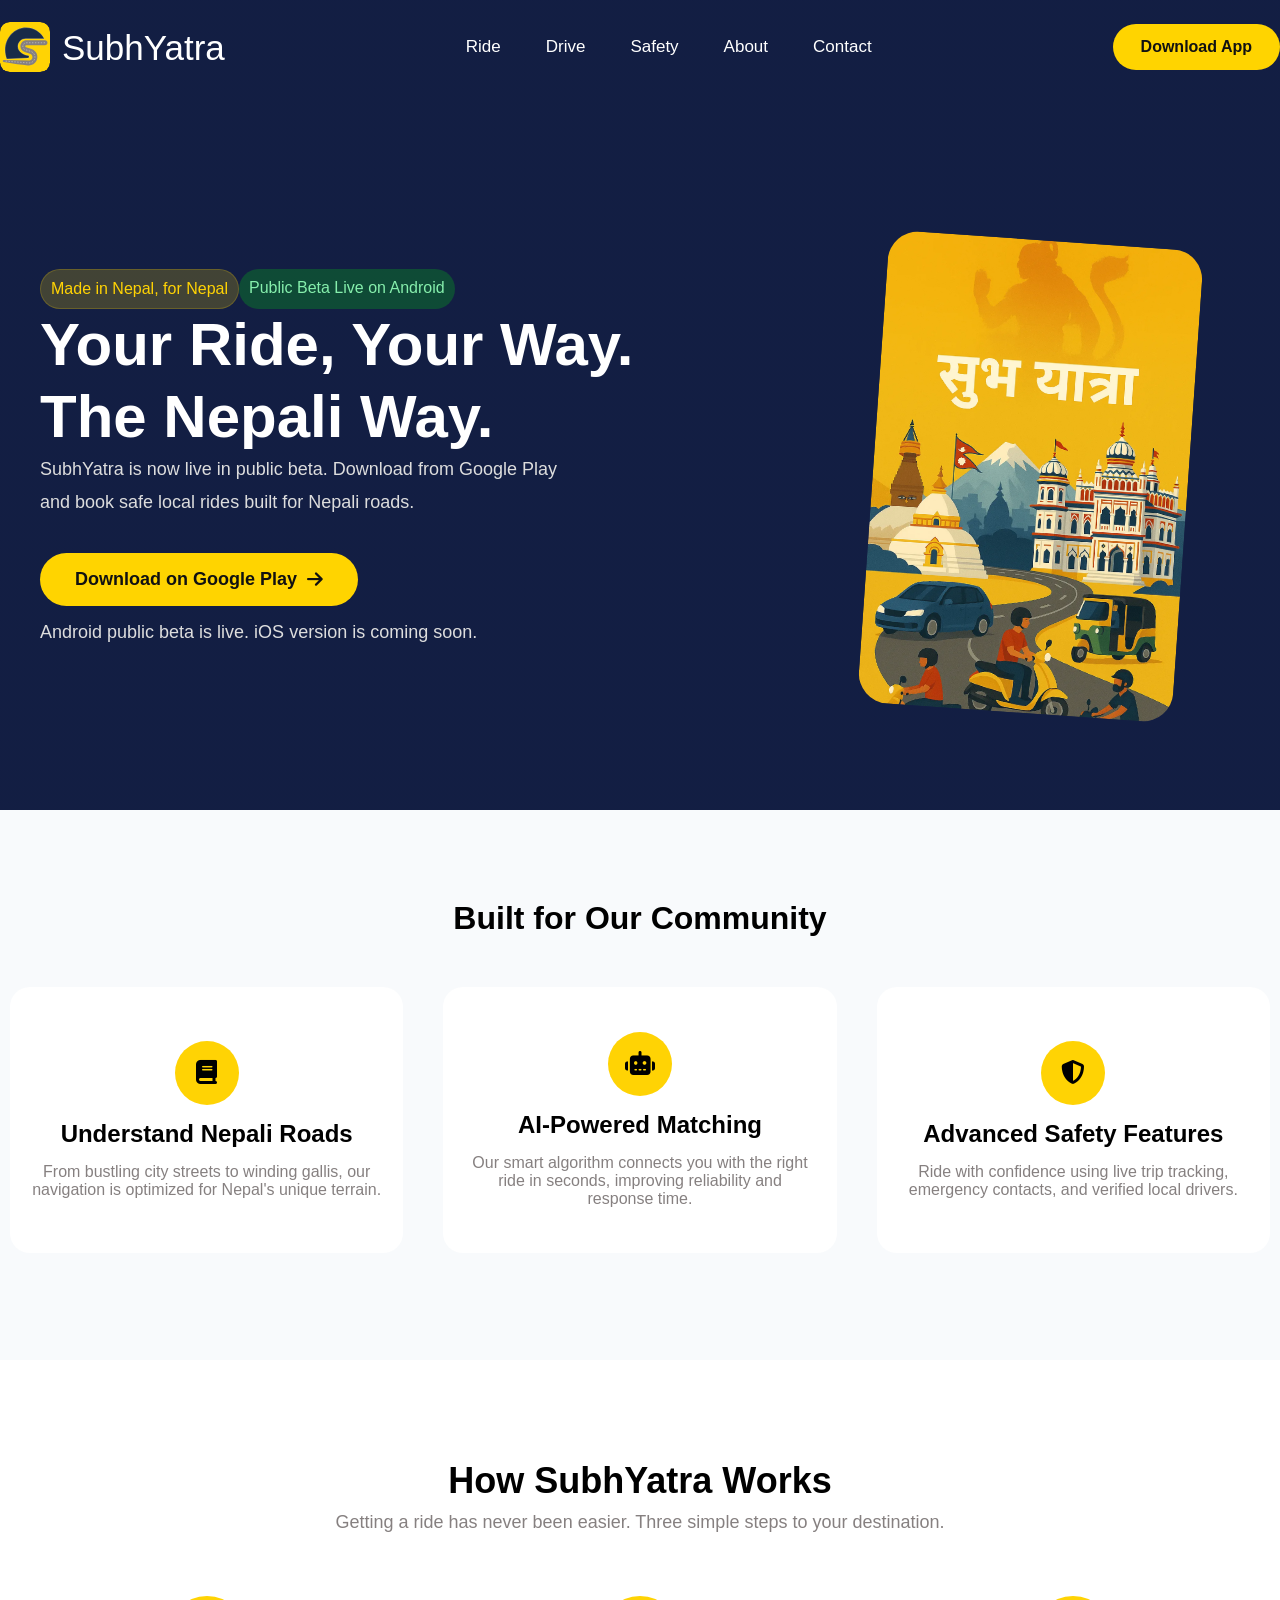
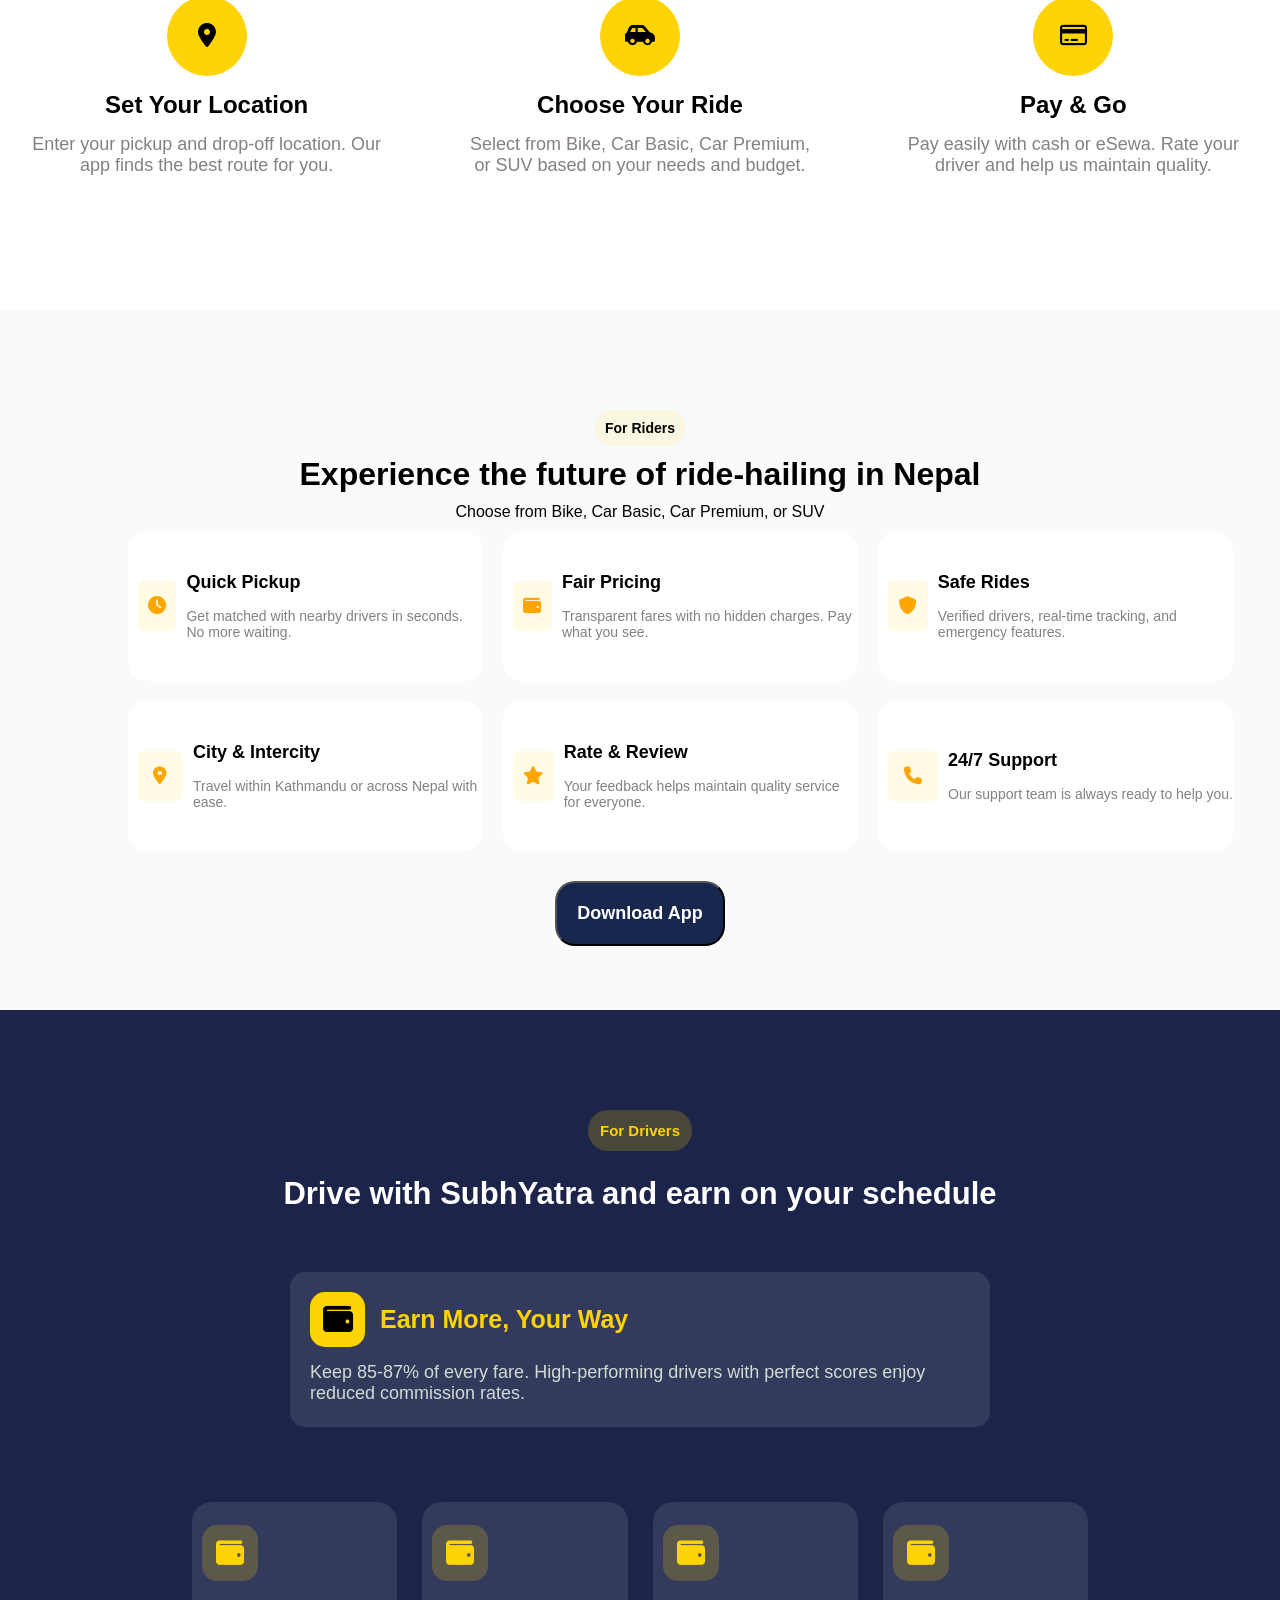
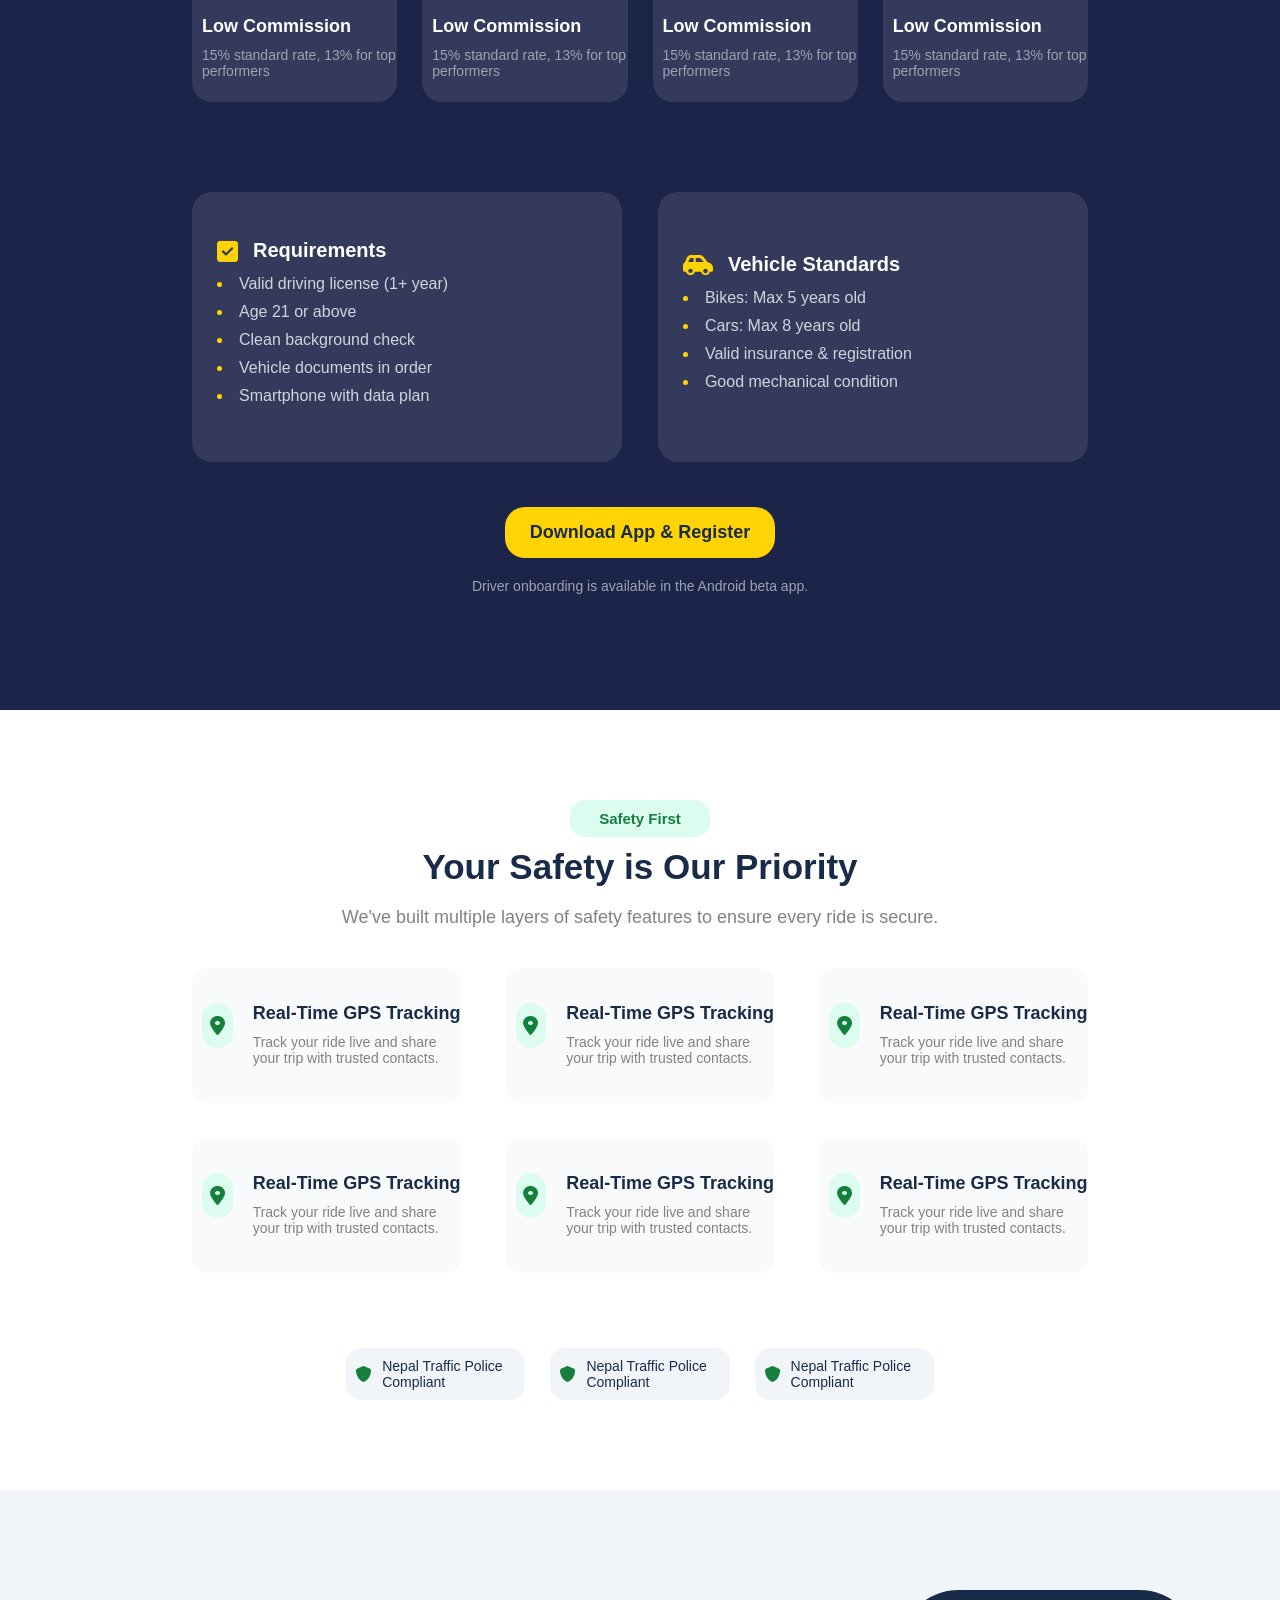
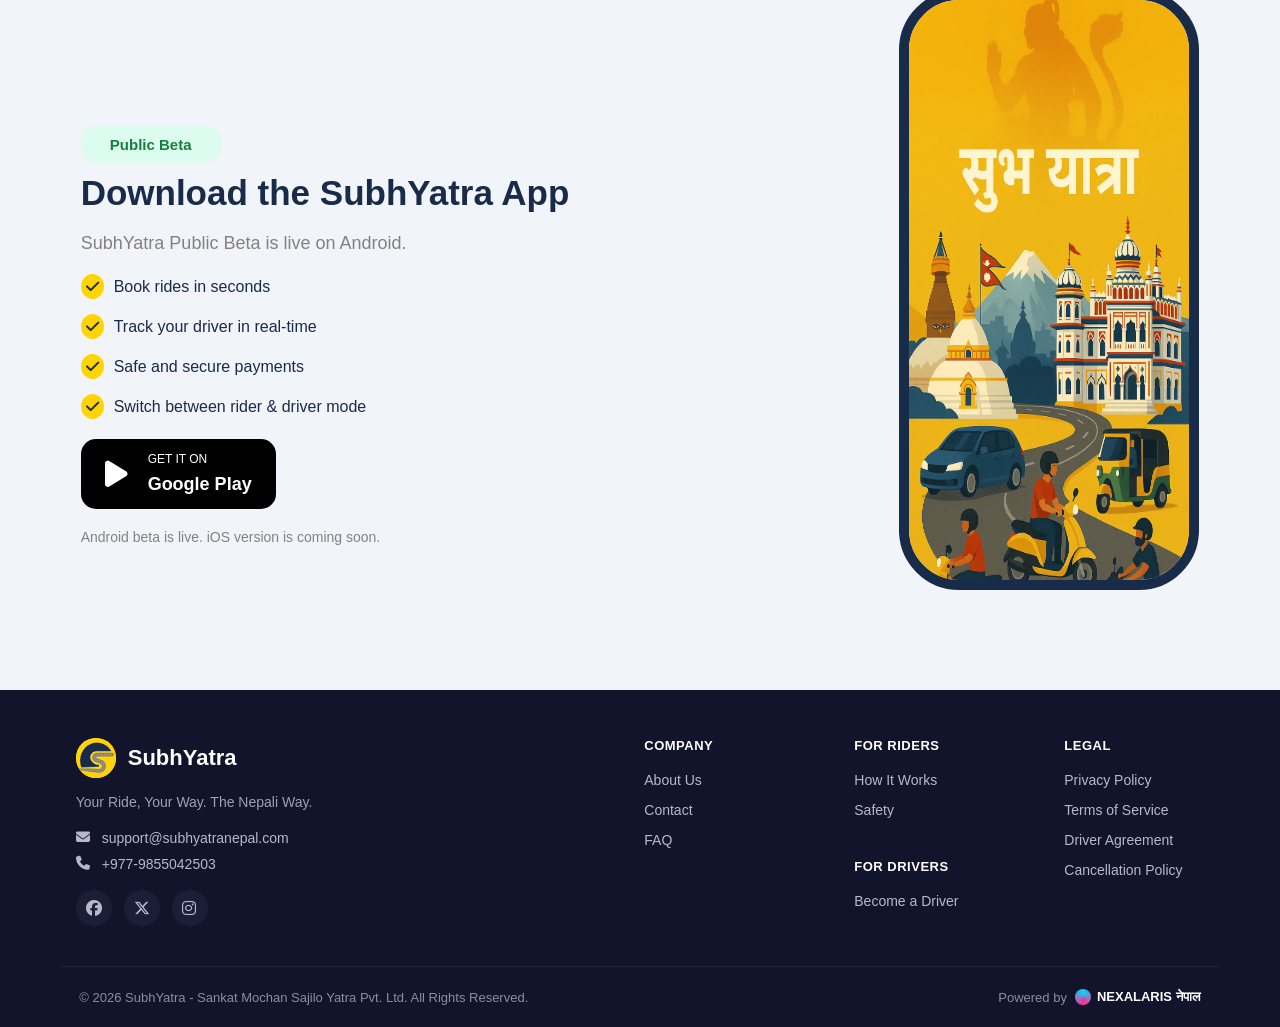
==== index.html @ 320c3552 "drive almost addded" ====
<!doctype html>
<html lang="en">

<head>
  <meta charset="UTF-8" />
  <meta name="viewport" content="width=device-width, initial-scale=1.0" />
  <title>subhyatra</title>
  <link rel="stylesheet" href="css/style.css" />
  <link rel="stylesheet" href="https://cdnjs.cloudflare.com/ajax/libs/font-awesome/6.7.2/css/all.min.css" />
</head>

<body>
  <div class="main">
    <header>
      <div class="navbar">
        <!-- Logo -->
        <div class="logo">
          <a href="index.html">
            <img src="Images/logo.svg" alt="logo" />
          </a>
          <a href="index.html">SubhYatra</a>
        </div>
        <!-- Navigation -->
        <ul class="nav-links">
          <li><a href="pages/ride.html">Ride</a></li>
          <li><a href="pages/drive.html">Drive</a></li>
          <li><a href="#">Safety</a></li>
          <li><a href="#">About</a></li>
          <li><a href="#">Contact</a></li>
        </ul>
        <button class="download-btn">Download App</button>
      </div>
    </header>
    
    <!-- hero section -->
    <section class="hero">
      <!-- Left Content -->
      <div class="hero-content">
        <div class="top-hero">
          <p class="par1">Made in Nepal, for Nepal</p>
          <p class="par2">Public Beta Live on Android</p>
        </div>
        <h1>Your Ride, Your Way.</h1>
        <h1>The Nepali Way.</h1>
        <p class="par">
          SubhYatra is now live in public beta. Download from Google Play
          <br />
          and book safe local rides built for Nepali roads.
        </p>
        <!-- hero button -->
        <button class="hero-btn">
          Download on Google Play
          <i class="fa-solid fa-arrow-right"></i>
        </button>
        <p class="par">
          Android public beta is live. iOS version is coming soon.
        </p>
      </div>
      <!-- Right Image -->
      <div class="hero-image">
        <img src="Images/Hero.webp" alt="image not found" />
      </div>
    </section>
  </div>
  <!-- container1 -->
  <div class="container1">
    <h1>Built for Our Community</h1>
    <div class="boxA-sec box-cont">
      <!-- book -->
      <div class="box box-anim">
        <div class="icon-box">
          <div class="icon">
            <i class="fa-solid fa-book"></i>
          </div>
        </div>
        <h2>Understand Nepali Roads</h2>
        <p class="details">
          From bustling city streets to winding gallis, our navigation is
          optimized for Nepal's unique terrain.
        </p>
      </div>
      <!-- robot -->
      <div class="box box-anim">
        <div class="icon-box">
          <div class="icon">
            <i class="fa-solid fa-robot"></i>
          </div>
        </div>
        <h2>AI-Powered Matching</h2>
        <p class="details">
          Our smart algorithm connects you with the right ride in seconds,
          improving reliability and response time.
        </p>
      </div>
      <!-- safety -->
      <div class="box box-anim">
        <div class="icon-box">
          <div class="icon">
            <i class="fa-solid fa-shield-halved"></i>
          </div>
        </div>
        <h2>Advanced Safety Features</h2>
        <p class="details">
          Ride with confidence using live trip tracking, emergency contacts,
          and verified local drivers.
        </p>
      </div>
    </div>
  </div>
  <!-- Container2 -->
  <div class="container2">
    <h1>How SubhYatra Works</h1>
    <p>
      Getting a ride has never been easier. Three simple steps to your
      destination.
    </p>
    <div class="box-cont">
      <!-- location -->
      <div class="box">
        <div class="icon-box2">
          <div class="icon">
            <i class="fa-solid fa-location-dot"></i>
          </div>
        </div>
        <h2>Set Your Location</h2>
        <p class="details">
          Enter your pickup and drop-off location. Our app finds the best
          route for you.
        </p>
      </div>
      <!-- Ride -->
      <div class="box">
        <div class="icon-box2">
          <div class="icon">
            <i class="fa-solid fa-car-side"></i>
          </div>
        </div>
        <h2>Choose Your Ride</h2>
        <p class="details">
          Select from Bike, Car Basic, Car Premium, or SUV based on your needs
          and budget.
        </p>
      </div>
      <!-- Pay -->
      <div class="box">
        <div class="icon-box2">
          <div class="icon">
            <i class="fa-regular fa-credit-card"></i>
          </div>
        </div>
        <h2>Pay & Go</h2>
        <p class="details">
          Pay easily with cash or eSewa. Rate your driver and help us maintain
          quality.
        </p>
      </div>
    </div>
  </div>
  <!-- container3 -->
  <div class="container3">
    <p class="riders">For Riders</p>
    <h1>Experience the future of ride-hailing in Nepal</h1>
    <p>Choose from Bike, Car Basic, Car Premium, or SUV</p>
    <div class="content3">
      <!-- boxc-1 -->
      <div class="boxc">
        <div class="icon-box3">
          <div class="iconc">
            <i class="fa-solid fa-clock"></i>
          </div>
        </div>
        <div class="details3">
          <h2>Quick Pickup</h2>
          <p class="details">
            Get matched with nearby drivers in seconds. No more waiting.
          </p>
        </div>
      </div>
      <!-- boxc-2 -->
      <div class="boxc">
        <div class="icon-box3">
          <div class="iconc">
            <i class="fa-solid fa-wallet"></i>
          </div>
        </div>
        <div class="details3">
          <h2>Fair Pricing</h2>
          <p class="details">
            Transparent fares with no hidden charges. Pay what you see.
          </p>
        </div>
      </div>
      <!-- boxc-3 -->
      <div class="boxc">
        <div class="icon-box3">
          <div class="iconc">
            <i class="fa-solid fa-shield"></i>
          </div>
        </div>
        <div class="details3">
          <h2>Safe Rides</h2>
          <p class="details">
            Verified drivers, real-time tracking, and emergency features.
          </p>
        </div>
      </div>
      <!-- boxc-4 -->
      <div class="boxc">
        <div class="icon-box3">
          <div class="iconc">
            <i class="fa-solid fa-location-dot"></i>
          </div>
        </div>
        <div class="details3">
          <h2>City & Intercity</h2>
          <p class="details">
            Travel within Kathmandu or across Nepal with ease.
          </p>
        </div>
      </div>
      <!-- boxc-5 -->
      <div class="boxc">
        <div class="icon-box3">
          <div class="iconc">
            <i class="fa-solid fa-star"></i>
          </div>
        </div>
        <div class="details3">
          <h2>Rate & Review</h2>
          <p class="details">
            Your feedback helps maintain quality service for everyone.
          </p>
        </div>
      </div>
      <!-- boxc-6 -->
      <div class="boxc">
        <div class="icon-box3">
          <div class="iconc">
            <i class="fa-solid fa-phone"></i>
          </div>
        </div>
        <div class="details3">
          <h2>24/7 Support</h2>
          <p class="details">Our support team is always ready to help you.</p>
        </div>
      </div>
    </div>
    <button class="cont3-but">Download App</button>
  </div>
  <!-- container4 -->
  <div class="container4">
    <p class="cont4-top">For Drivers</p>
    <h1>Drive with SubhYatra and earn on your schedule</h1>
    <!-- top box -->
    <div class="box-d1">
      <!-- icon and heading in same div -->
      <div class="d1-top">
        <div class="icon-boxd">
          <div class="icon-d">
            <i class="fa-solid fa-wallet"></i>
          </div>
        </div>
        <h2 class="t-heading">Earn More, Your Way</h2>
      </div>
      <p class="d4-details">
        Keep 85-87% of every fare. High-performing drivers with perfect scores
        enjoy reduced commission rates.
      </p>
    </div>
    <!-- middle 4 boxes -->
    <div class="mid-boxes">
      <!-- mbox-1 -->
      <div class="d4-mBox">
        <div class="icon-secm4">
          <i class="fa-solid fa-wallet"></i>
        </div>
        <h1>Low Commission</h1>
        <p>15% standard rate, 13% for top performers</p>
      </div>
      <!-- mbox-2 -->
      <div class="d4-mBox">
        <div class="icon-secm4">
          <i class="fa-solid fa-wallet"></i>
        </div>
        <h1>Low Commission</h1>
        <p>15% standard rate, 13% for top performers</p>
      </div>
      <!-- mbox-3 -->
      <div class="d4-mBox">
        <div class="icon-secm4">
          <i class="fa-solid fa-wallet"></i>
        </div>
        <h1>Low Commission</h1>
        <p>15% standard rate, 13% for top performers</p>
      </div>
      <!-- mbox-4 -->
      <div class="d4-mBox">
        <div class="icon-secm4">
          <i class="fa-solid fa-wallet"></i>
        </div>
        <h1>Low Commission</h1>
        <p>15% standard rate, 13% for top performers</p>
      </div>
    </div>
    <!-- last 2 boxes (PARENT)-->
    <div class="last-boxes">
      <!-- box-1 (CHILD)-->
      <div class="d4-lbox">
        <div class="d4-lbox-top">
          <i class="fa-solid fa-square-check"></i>
          <h2>Requirements</h2>
        </div>
        <!-- list -->
        <div class="lst-list">
          <ul>
            <li>Valid driving license (1+ year)</li>
            <li>Age 21 or above</li>
            <li>Clean background check</li>
            <li>Vehicle documents in order</li>
            <li>Smartphone with data plan</li>
          </ul>
        </div>
      </div>
      <!-- box-2 -->
      <div class="d4-lbox">
        <div class="d4-lbox-top">
          <i class="fa-solid fa-car-side"></i>
          <h2>Vehicle Standards</h2>
        </div>
        <!-- list -->
        <div class="lst-list">
          <ul>
            <li>Bikes: Max 5 years old</li>
            <li>Cars: Max 8 years old</li>
            <li>Valid insurance & registration</li>
            <li>Good mechanical condition</li>
          </ul>
        </div>
      </div>
    </div>
    <button class="d4-button">Download App & Register</button>
    <p class="d4-end">
      Driver onboarding is available in the Android beta app.
    </p>
  </div>
  <!-- container-5 -->
  <div class="d5">
    <p class="d5-top">Safety First</p>
    <p class="d5-heading">Your Safety is Our Priority</p>
    <p class="d5-details">
      We've built multiple layers of safety features to ensure every ride is
      secure.
    </p>
    <!-- first 3 box parent-->
    <div class="d5-boxA">
      <!-- box-1 -->
      <div class="box-d5A">
        <i class="fa-solid fa-location-dot"></i>
        <div class="d5-content">
          <h2>Real-Time GPS Tracking</h2>
          <p>
            Track your ride live and share your trip with trusted contacts.
          </p>
        </div>
      </div>
      <!-- box-2 -->
      <div class="box-d5A">
        <i class="fa-solid fa-location-dot"></i>

        <div class="d5-content">
          <h2>Real-Time GPS Tracking</h2>
          <p>
            Track your ride live and share your trip with trusted contacts.
          </p>
        </div>
      </div>
      <!-- box-3 -->
      <div class="box-d5A">
        <i class="fa-solid fa-location-dot"></i>
        <div class="d5-content">
          <h2>Real-Time GPS Tracking</h2>
          <p>
            Track your ride live and share your trip with trusted contacts.
          </p>
        </div>
      </div>
    </div>
    <!-- next 3 box parent -->
    <div class="d5-boxA">
      <!-- box-1 -->
      <div class="box-d5A">
        <i class="fa-solid fa-location-dot"></i>

        <div class="d5-content">
          <h2>Real-Time GPS Tracking</h2>
          <p>
            Track your ride live and share your trip with trusted contacts.
          </p>
        </div>
      </div>
      <!-- box-2 -->
      <div class="box-d5A">
        <i class="fa-solid fa-location-dot"></i>

        <div class="d5-content">
          <h2>Real-Time GPS Tracking</h2>
          <p>
            Track your ride live and share your trip with trusted contacts.
          </p>
        </div>
      </div>
      <!-- box-3 -->
      <div class="box-d5A">
        <i class="fa-solid fa-location-dot"></i>

        <div class="d5-content">
          <h2>Real-Time GPS Tracking</h2>
          <p>
            Track your ride live and share your trip with trusted contacts.
          </p>
        </div>
      </div>
    </div>
    <!-- d5-end -->
    <div class="d5-end-cont">
      <!-- box-1 -->
      <div class="d5-end">
        <i class="fa-solid fa-shield"></i>
        <p>Nepal Traffic Police Compliant</p>
      </div>
      <!-- box-2 -->
      <div class="d5-end">
        <i class="fa-solid fa-shield"></i>
        <p>Nepal Traffic Police Compliant</p>
      </div>
      <!-- box-3 -->
      <div class="d5-end">
        <i class="fa-solid fa-shield"></i>
        <p>Nepal Traffic Police Compliant</p>
      </div>
    </div>
  </div>
  <!-- container-6 -->
  <div class="cont-6">
    <!-- left side -->
    <div class="D6-lft">
      <p class="d5-top">Public Beta</p>
      <h1 class="d5-heading">Download the SubhYatra App</h1>
      <p class="d5-details">SubhYatra Public Beta is live on Android.</p>
      <!-- lists -->
      <ul class="d6-lists">
        <li><i class="fa-solid fa-check"></i>Book rides in seconds</li>
        <li><i class="fa-solid fa-check"></i>Track your driver in real-time</li>
        <li><i class="fa-solid fa-check"></i>Safe and secure payments</li>
        <li><i class="fa-solid fa-check"></i>Switch between rider & driver mode</li>
      </ul>
      <!-- d6-button -->
      <div class="d6-btn">
        <i class="fa-solid fa-play"></i>
        <div class="btn-details">
          <p class="btn-up">GET IT ON</p>
          <p class="btn-dn">Google Play</p>
        </div>
      </div>
      <p class="lft-end">
        Android beta is live. iOS version is coming soon.
      </p>
    </div>
    <!-- right side -->
    <img class="d6-img" src="Images/Hero.webp" alt="image not found">
  </div>
  <!-- footer -->
  <footer class="footer">
    <div class="footer-top">
      <!-- Brand -->
      <div class="cnt-1">
        <div class="brand-logo">
          <img src="Images/logo.svg" alt="img not found">
          <span class="brand-name">SubhYatra</span>
        </div>
        <p class="tagline">Your Ride, Your Way. The Nepali Way.</p>

        <div class="contact-item">
          <i class="fa-solid fa-envelope"></i>
          <span>support@subhyatranepal.com</span>
        </div>
        <div class="contact-item">
          <i class="fa-solid fa-phone"></i>
          <span>+977-9855042503</span>
        </div>

        <div class="social-icons">
          <a href="#" aria-label="Facebook">
            <i class="fa-brands fa-facebook"></i>
          </a>
          <a href="#" aria-label="Twitter">
            <i class="fa-brands fa-x-twitter"></i>
          </a>
          <a href="#" aria-label="Instagram">
            <i class="fa-brands fa-instagram"></i>
          </a>
        </div>
      </div>

      <!-- Link columns -->
      <div class="links-wrapper">
        <div class="link-column">
          <h4>COMPANY</h4>
          <ul>
            <li><a href="#">About Us</a></li>
            <li><a href="#">Contact</a></li>
            <li><a href="#">FAQ</a></li>
          </ul>
        </div>

        <div class="link-group">
          <div class="link-column">
            <h4>FOR RIDERS</h4>
            <ul>
              <li><a href="#">How It Works</a></li>
              <li><a href="#">Safety</a></li>
            </ul>
          </div>
          <div class="link-column">
            <h4>FOR DRIVERS</h4>
            <ul>
              <li><a href="#">Become a Driver</a></li>
            </ul>
          </div>
        </div>

        <div class="link-column">
          <h4>LEGAL</h4>
          <ul>
            <li><a href="#">Privacy Policy</a></li>
            <li><a href="#">Terms of Service</a></li>
            <li><a href="#">Driver Agreement</a></li>
            <li><a href="#">Cancellation Policy</a></li>
          </ul>
        </div>
      </div>
    </div>

    <div class="footer-bottom">
      <span>© 2026 SubhYatra - Sankat Mochan Sajilo Yatra Pvt. Ltd. All Rights Reserved.</span>
      <div class="powered-by">
        <span>Powered by</span>
        <span class="brand-mark"><span class="dot"></span> NEXALARIS नेपाल</span>
      </div>
    </div>
  </footer>


</body>

</html>
---- css/style.css ----
* {
  margin: 0;
  padding: 0;
  box-sizing: border-box;
  font-family: "Poppins", sans-serif;
}

/* HEADER */

header {
  width: 100%;
  display: flex;
  justify-content: center;
}

.navbar {
  width: 100%;
  max-width: 1300px;
  margin: auto;
  padding: 22px 0;
  display: flex;
  justify-content: space-between;
  align-items: center;
 
   
}

/* LOGO */

.logo {
  display: flex;
  align-items: center;
  gap: 12px;
}

.logo img {
  width: 50px;
  height: 50px;
  display: block;
}

.logo a {
  margin: 0;
  font-size: 35px;
  color: #fff;
  line-height: 1;
  text-decoration: none;
}

/* NAVIGATION */

.nav-links {
  display: flex;
  list-style: none;
  gap: 45px;
}

.nav-links a {
  color: #fff;
  text-decoration: none;
  font-size: 17px;
  font-weight: 500;
  position: relative;
}

.nav-links a:hover {
  color: #ffd400;
}

.download-btn {
  padding: 14px 28px;
  border: none;
  outline: none;
  background: #ffd400;
  color: #111;
  font-size: 16px;
  font-weight: 600;
  border-radius: 35px;
  cursor: pointer;
}

.download-btn:hover {
  background: white;
}

body {
  height: 100vh;
}

.main {
  height: 90%;
  background: #18274d;
  /* Background Image */
  background-image:
    linear-gradient(rgba(18, 29, 66, 0.9), rgba(18, 29, 66, 0.9)),
    url("Images/hero-image.webp");

  background-size: cover;
  background-position: center;
  background-repeat: no-repeat;
}


/* Hero section */
.hero {
  max-width: 1200px;
  min-height: 85vh;
  margin: auto;
  display: flex;
  justify-content: space-between;
  align-items: center;
  gap: 60px;
}

.top-hero {
  display: flex;
  gap: 0;
}

.top-hero p {
  padding: 10px;
  border-radius: 40px;
}

.par1 {
  color: #ffd304;
  background-color: rgba(255, 212, 0, 0.2);
  border: 1px solid rgba(255, 212, 0, 0.2);
}

.par2 {
  color: #86efac;
  background-color: rgba(0, 255, 0, 0.2);
  border: rgba(0, 255, 0, 0.2);
}

/* LEFT */

.hero-content h1 {
  font-size: 60px;
  color: #fff;
  line-height: 1.2;
  font-weight: 700;
}

.par {
  color: #ddd;
  font-size: 18px;
  line-height: 1.8;
  max-width: 520px;
  margin-bottom: 35px;
}

/* BUTTON */

.hero-btn {
  display: flex;
  align-items: center;
  gap: 10px;
  padding: 16px 35px;
  border: none;
  margin-bottom: 10px;
  border-radius: 8px;
  background: #ffd400;
  font-size: 18px;
  font-weight: 600;
  color: #111;
  border-radius: 40px;
  cursor: pointer;
}

.hero-btn:hover {
  background: white;
}

/* RIGHT */

.hero-image {
  display: flex;
  justify-content: center;
}

.hero-image img {
  width: 420px;
  max-width: 75%;
  border-radius: 30px;
  transform: rotate(4deg);
}

/* container1 */
.container1 {
  width: 100%;
  height: 550px;
  background-color: #f8fafc;
  margin: auto;
  display: flex;
  flex-direction: column;
  align-items: center;
  gap: 40px;
}

.container1 h1 {
  margin-top: 90px;
}

.box-cont {
  width: 100%;
  display: flex;
  justify-content: center;
  gap: 20px;
}

.box {
  width: 400px;
  height: 266px;
  margin: 10px;
  border-radius: 20px;
  background-color: #fff;
  display: flex;
  flex-direction: column;
  justify-content: center;
  align-items: center;
  text-align: center;
  padding: 20px;
  gap: 15px;
}

.icon-box {
  width: 64px;
  height: 64px;
  background-color: #ffd304;
  border-radius: 50%;
  display: flex;
  justify-content: center;
  align-items: center;
}

.icon {
  font-size: 24px;
}

.box h1 {
  font-size: 20px;
}

.details {
  color: #868080;
  font-size: 16px;
}

.box-anim {
  transition:
    transform 0.35s ease,
    box-shadow 0.35s ease;
}

.box-anim:hover {
  transform: translateY(-10px);
  box-shadow: 0 15px 35px rgba(0, 0, 0, 0.15);
}

/* container2 */
.container2 {
  width: 100%;
  height: 550px;
  background-color: #fff;
  margin: auto;
  display: flex;
  flex-direction: column;
  align-items: center;
  gap: 10px;
}

.icon-box2 {
  width: 80px;
  height: 80px;
  background-color: #ffd304;
  border-radius: 50%;
  display: flex;
  justify-content: center;
  align-items: center;
}

.container2 h1 {
  font-size: 36px;
  margin-top: 100px;
}

.container2 p {
  font-size: 18px;
  color: #868080;
}

/* container3 */
.container3 {
  background-color: #f8fafc;
  height: 700px;
  width: 100%;
  margin: auto;
  display: flex;
  flex-direction: column;
  align-items: center;
  gap: 10px;
}

.riders {
  margin-top: 100px;
  background-color: #ffd3041a;
  border-radius: 15px;
  padding: 10px;
  font-size: 14px;
  font-weight: bold;
}

.content3 {
  width: 80%;

  display: grid;
  grid-template-columns: repeat(3, 1fr);
  gap: 20px;
  justify-items: center;
  align-items: center;
}

.boxc {
  width: 355px;
  height: 150px;

  background-color: #fff;
  border-radius: 20px;
  display: flex;
  justify-content: center;
  align-items: center;
}

.icon-box3 {
  width: 50px;
  height: 50px;
  background-color: #ffd3041a;
  display: flex;
  justify-content: center;
  align-items: center;
  border-radius: 5px;
  margin: 10px;
}

.iconc {
  font-size: 18px;
  color: orange;
}

.boxc h2 {
  font-size: 18px;
}

.boxc p {
  font-size: 14px;
}

.details3 {
  display: flex;
  flex-direction: column;
  gap: 15px;
}

.cont3-but {
  background-color: #18274d;
  color: #fff;
  padding: 20px;
  font-size: 18px;
  font-weight: bold;
  border-radius: 20px;
  margin: 20px;
}

/* container4 */
.container4 {
  height: 1300px;
  background-color: rgb(28, 36, 73);
  display: flex;
  align-items: center;
  flex-direction: column;
}

/* for drivers */
.cont4-top {
  font-size: 15px;
  font-weight: bold;
  color: #ffd304;
  background-color: #ffd30433;
  padding: 12px;
  border-radius: 20px;
  margin-top: 100px;
  display: flex;
  align-items: center;
}

.container4 h1 {
  font-size: 31px;
  color: #ffffff;
  margin-top: 25px;
}

/* box-1 */
.box-d1 {
  width: 700px;
  height: 155px;
  margin-top: 60px;
  color: white;
  border-radius: 15px;
  background-color: rgb(51, 58, 92);
  background-image: none;
}

.d1-top {
  display: flex;
  align-items: center;
  gap: 15px;
  margin-left: 20px;
  margin-top: 20px;
}

.icon-boxd {
  width: 55px;
  height: 55px;
  background-color: #ffd304;
  display: flex;
  justify-content: center;
  align-items: center;
  border-radius: 15px;
}

.icon-d {
  font-size: 30px;
  color: black;
}

.d4-details {
  margin-top: 15px;
  margin-left: 20px;
  color: #d1dbd5;
  font-size: 18px;
}

.t-heading {
  color: #ffd304;
  font-size: 25px;
}

/* container-4 middle boxes */
.mid-boxes {
  width: 70%;
  height: 250px;
  display: flex;
  justify-content: center;
  margin-top: 50px;
  gap: 25px;
  align-items: center;
}

.d4-mBox {
  /* width: 200px; */
  flex: 1;
  height: 200px;
  border-radius: 20px;
  background-color: rgb(51, 58, 92);
  display: flex;
  flex-direction: column;
  gap: 10px;
  justify-content: center;
}

.icon-secm4 {
  height: 56px;
  width: 56px;
  background-color: #ffd30433;
  border-radius: 15px;
  display: flex;
  justify-content: center;
  align-items: center;
  margin-left: 10px;
}

.icon-secm4 i {
  font-size: 28px;
  color: #ffd304;
}

.d4-mBox h1 {
  font-size: 18px;
  margin-left: 10px;
}

.d4-mBox p {
  font-size: 14px;
  color: #9ca3af;
  margin-left: 10px;
}

/* last boxes */
.last-boxes {
  width: 70%;
  height: 300px;
  margin-top: 50px;
  display: flex;
  align-items: center;
  gap: 4%;
}

.d4-lbox {
  width: 48%;
  background-color: rgb(51, 58, 92);
  border-radius: 20px;
  height: 90%;
  display: flex;
  flex-direction: column;
  justify-content: center;
}

.d4-lbox-top {
  display: flex;
  gap: 15px;
  margin-left: 25px;
  margin-bottom: 8px;
}

.d4-lbox-top i {
  font-size: 24px;
  color: #ffd304;
}

.d4-lbox-top h2 {
  color: #fff;
  font-size: 20px;
  margin-bottom: 5px;
}

.lst-list ul {
  list-style-type: disc;
  list-style-position: inside;
  color: #ffd304;
}

.lst-list li {
  color: #d1d5db;
  font-size: 16px;
  padding-bottom: 10px;
  padding-left: 25px;
}

.lst-list li::marker {
  color: #ffd304;
  font-size: 16px;
}

.d4-button {
  margin-top: 30px;
  background-color: #ffd304;
  color: #182b48;
  font-size: 18px;
  font-weight: bold;
  padding: 15px 25px;
  border-radius: 20px;
  border: none;
}

.d4-end {
  margin-top: 20px;
  color: #9ca3af;
  font-size: 14px;
}

/* container-5 */
.d5 {
  height: 780px;
  display: flex;
  align-items: center;
  flex-direction: column;
}

.d5-top {
  margin-top: 90px;
  font-size: 15px;
  font-weight: bold;
  width: 140px;
  color: #15803d;
  background-color: #dcfcef;
  padding: 10px 15px;
  border-radius: 15px;
  display: flex;
  justify-content: center;
  align-items: center;
}

.d5-heading {
  font-size: 35px;
  font-weight: bold;
  color: #182b48;
  margin-top: 10px;
}

.d5-details {
  color: #868080;
  font-size: 18px;
  margin: 20px 0;
}

/* container-A */
.d5-boxA {
  width: 70%;
  height: 150px;
  margin-top: 20px;
  display: flex;
  gap: 5%;
}

/* box-1 */
.box-d5A {
  background-color: #f8fafc;
  color: #182b48;
  height: 90%;
  width: 30%;
  display: flex;
  gap: 20px;
  border-radius: 15px;
}

/* icon */
.box-d5A i {
  height: 45px;
  width: 55px;
  font-size: 20px;
  color: #15803d;
  background-color: #dcfcef;
  border-radius: 15px;
  display: flex;
  justify-content: center;
  align-items: center;
  margin-top: 35px;
  margin-left: 10px;
}

.d5-content {
  height: 80%;
  margin-top: 35px;
}

.d5-content h2 {
  font-size: 18px;
  margin-bottom: 10px;
}

.d5-content p {
  color: #868080;
  font-size: 14px;
}

.box-d5A {
  transition:
    transform 0.35s ease,
    box-shadow 0.35s ease;
}

.box-d5A:hover {
  box-shadow: 0 10px 10px rgba(0, 0, 0, 0.15);
}

/* D5 ending */
.d5-end-cont {
  margin-top: 60px;
  width: 70%;
  display: flex;
  align-items: center;
  justify-content: center;
  gap: 25px;
}

/* D5 end box */
.d5-end {
  width: 20%;
  background-color: #f1f5f9;
  padding: 10px;
  display: flex;
  justify-content: center;
  align-items: center;
  gap: 10px;
  border-radius: 15px;
}

.d5-end i {
  color: #15803d;
  font-size: 16px;
}

.d5-end p {
  font-size: 14px;
  color: #182b48;
}

/* container-6 */
.cont-6 {
  height: 800px;
  background-color: #f1f5f9;
  display: flex;
  align-items: center;
  justify-content: center;
  gap: 330px;

}

.D6-lft {
  display: flex;
  flex-direction: column;
}

.d6-lists {
  list-style: none;
  font-size: 16px;
  color: #182b48;
  padding: 0;
  display: flex;
  flex-direction: column;
  gap: 15px;
}

.d6-lists i {
  font-size: 15px;
  font-weight: 600;
  background-color: #ffd304;
  padding: 5px;
  border-radius: 50%;
  margin-right: 10px;

}

/* d6-button */
.d6-btn {
  width: 195px;
  height: 70px;
  background-color: #000000;
  color: #ffffff;
  display: flex;
  justify-content: center;
  align-items: center;
  gap: 20px;
  border-radius: 15px;
  margin: 20px 0;
}

.d6-btn i {
  font-size: 30px;
}

.btn-up {
  font-size: 12px;
  margin-bottom: 8px;
}

.btn-dn {
  font-size: 18px;
  font-weight: bold;
}

.lft-end {
  font-size: 14px;
  color: #868080;
}

/* d6-img */

.d6-img {
  width: 300px;
  height: 600px;
  border-radius: 60px;
  border: 10px solid #182b48;
}

/* footer */
.footer {
  background-color: #12142b;
  color: #b7b9c9;
  padding: 48px 60px 0;

}

.footer-top {
  display: flex;
  justify-content: center;
  gap: 32px;
  padding-bottom: 40px;
  margin: auto;
}

/* Brand column */
.cnt-1 {
  max-width: 320px;
  margin-right: 300px;

}

.brand-logo {
  display: flex;
  align-items: center;
  gap: 12px;
  margin-bottom: 16px;
}

.brand-logo img {
  width: 40px;
  height: 40px;
  border-radius: 50%;
  background-color: #f5c518;
  display: flex;
  align-items: center;
  justify-content: center;
  font-weight: 700;
  font-size: 20px;
  color: #12142b;

}

.brand-name {
  font-size: 22px;
  font-weight: 700;
  color: #ffffff;
}

.tagline {
  font-size: 14px;
  color: #9ca3af;
  margin-bottom: 20px;
}

.contact-item {
  display: flex;
  align-items: center;
  gap: 10px;
  font-size: 14px;
  color: #b7b9c9;
  margin-bottom: 10px;
}

.contact-item i {
  width: 16px;
  height: 16px;
}

.social-icons {
  display: flex;
  gap: 12px;
  margin-top: 18px;
}

.social-icons a {
  width: 36px;
  height: 36px;
  border-radius: 50%;
  background-color: #1c1e38;
  display: flex;
  align-items: center;
  justify-content: center;
  color: #b7b9c9;
  text-decoration: none;
  transition: background-color 0.2s ease;
}

.social-icons a:hover {
  background-color: #2a2d54;
}

.social-icons i {
  width: 16px;
  height: 16px;
}

/* Link columns */
.link-column {
  min-width: 140px;
}

.link-column+.link-column {
  margin-top: 0;
}

.link-column h4 {
  font-size: 13px;
  letter-spacing: 0.5px;
  color: #ffffff;
  margin-bottom: 18px;
  font-weight: 700;
}

.link-column ul {
  list-style: none;
}

.link-column li {
  margin-bottom: 12px;
}

.link-column a {
  color: #b7b9c9;
  font-size: 14px;
  text-decoration: none;
}

.link-column a:hover {
  color: #f5c518;
}

.link-group {
  display: flex;
  flex-direction: column;
  gap: 28px;
}

.links-wrapper {
  display: flex;
  gap: 70px;
  flex-wrap: wrap;
}

/* Bottom bar */
.footer-bottom {
  border-top: 1px solid #23253f;
  padding: 22px 0;
  display: flex;
  justify-content: center;
  align-items: center;
  flex-wrap: wrap;
  gap: 470px;
  font-size: 13px;
  color: #8b8da3;
}

.powered-by {
  display: flex;
  align-items: center;
  gap: 8px;
}

.powered-by .brand-mark {
  display: flex;
  align-items: center;
  gap: 6px;
  color: #ffffff;
  font-weight: 600;
}

.powered-by .brand-mark .dot {
  width: 16px;
  height: 16px;
  border-radius: 50%;
  background: conic-gradient(#00d4ff, #ff2d95, #00d4ff);
}
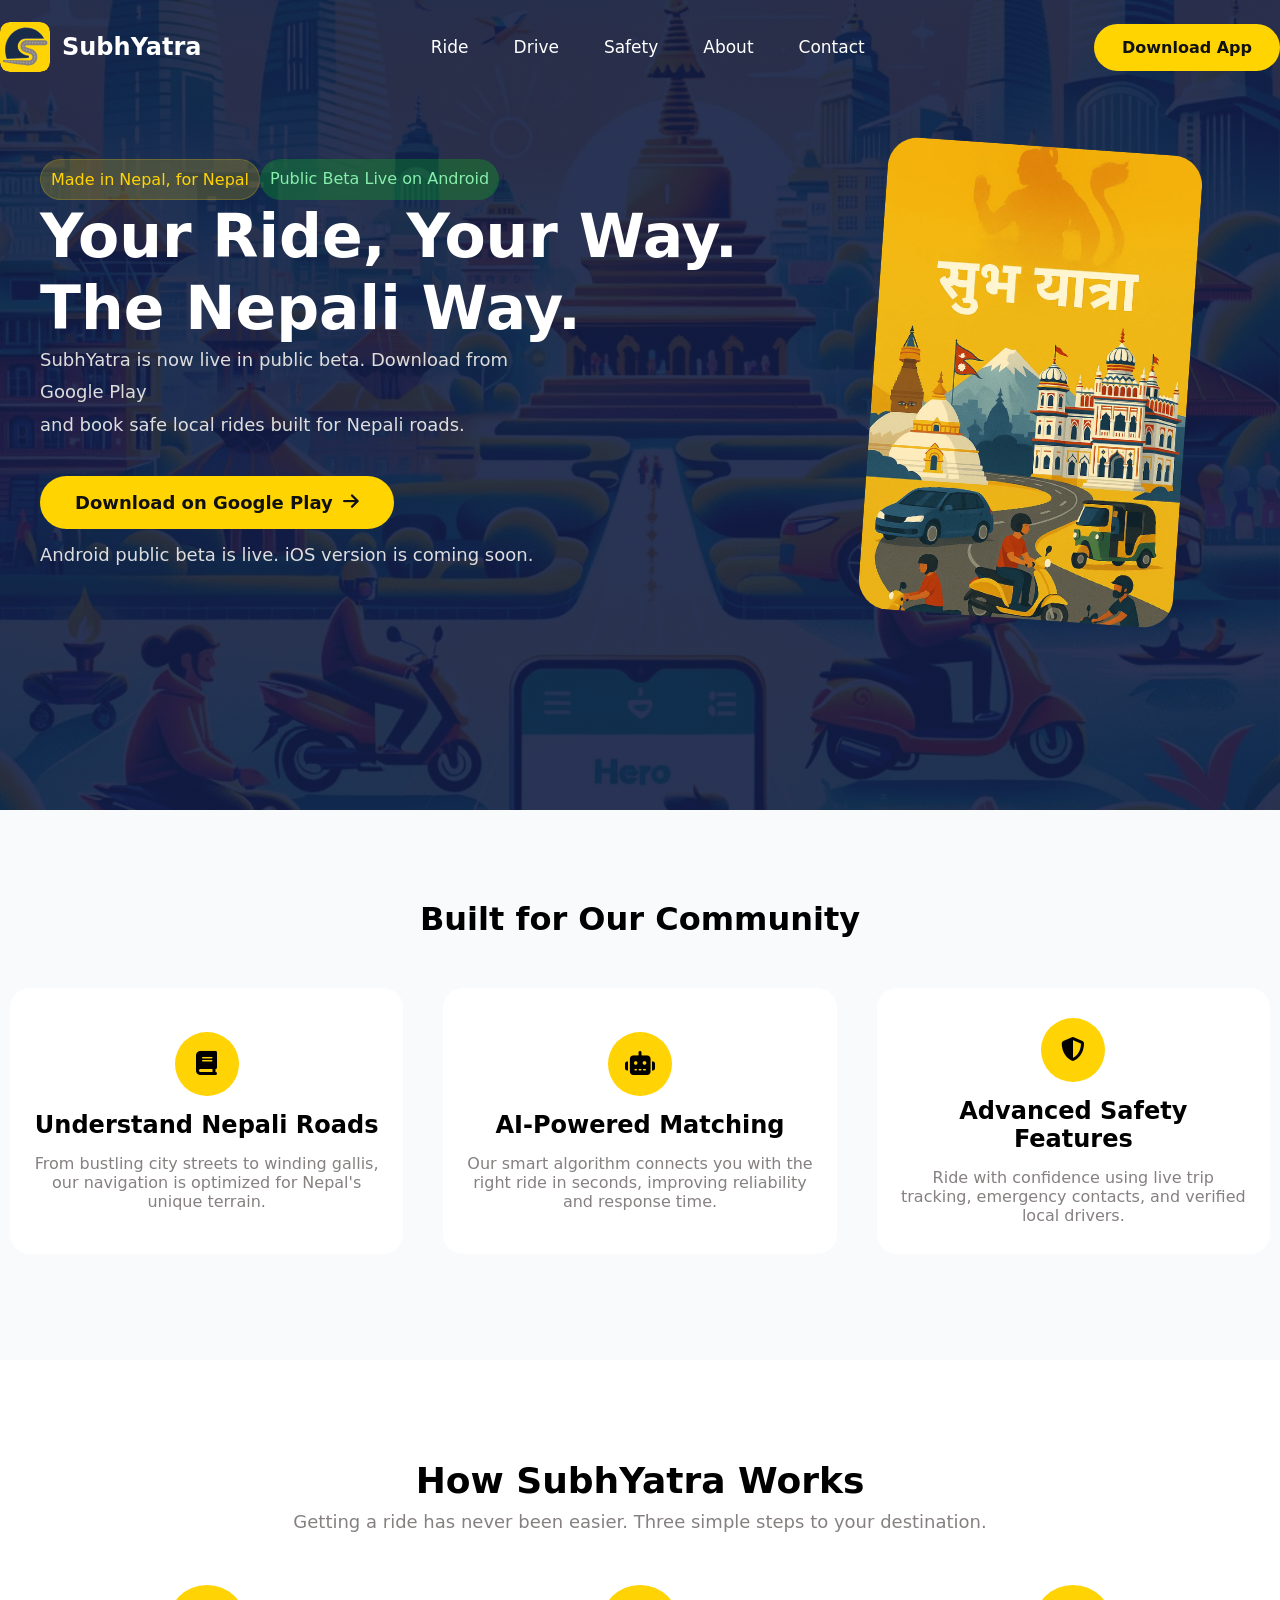
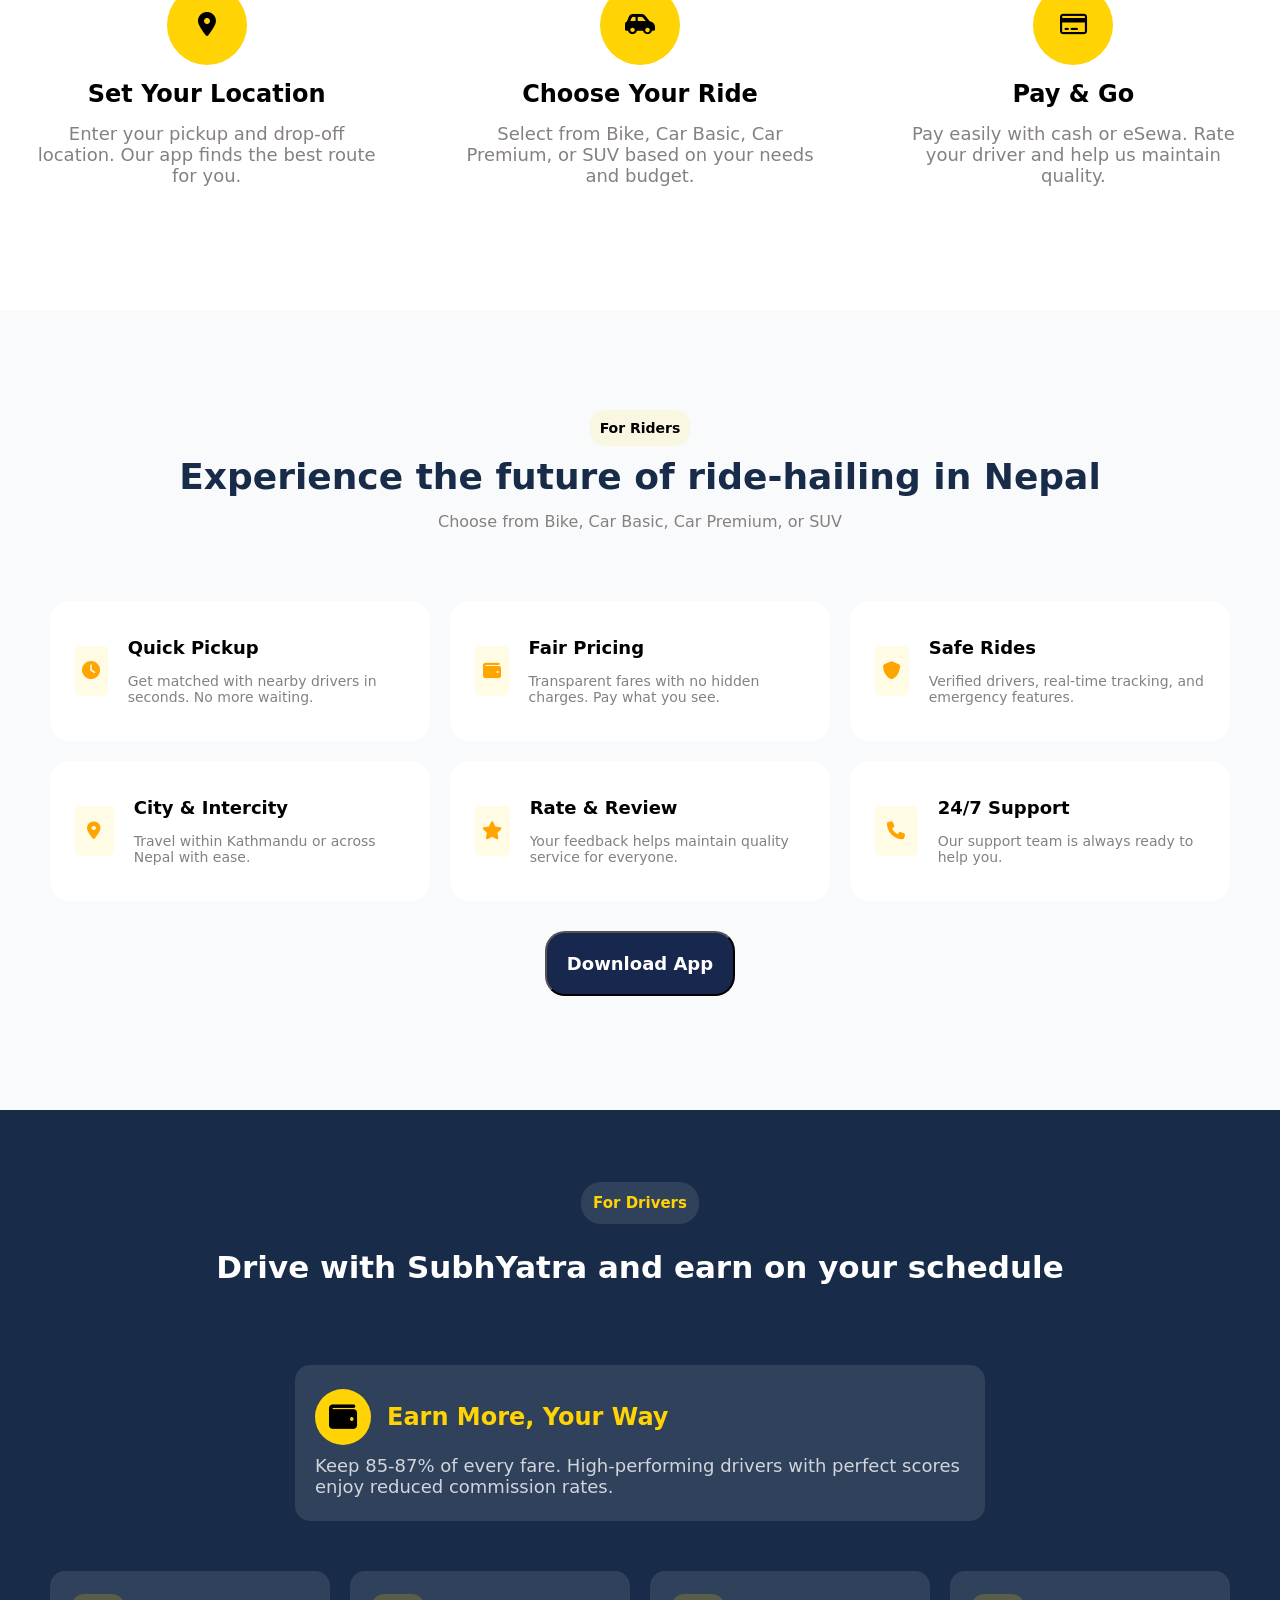
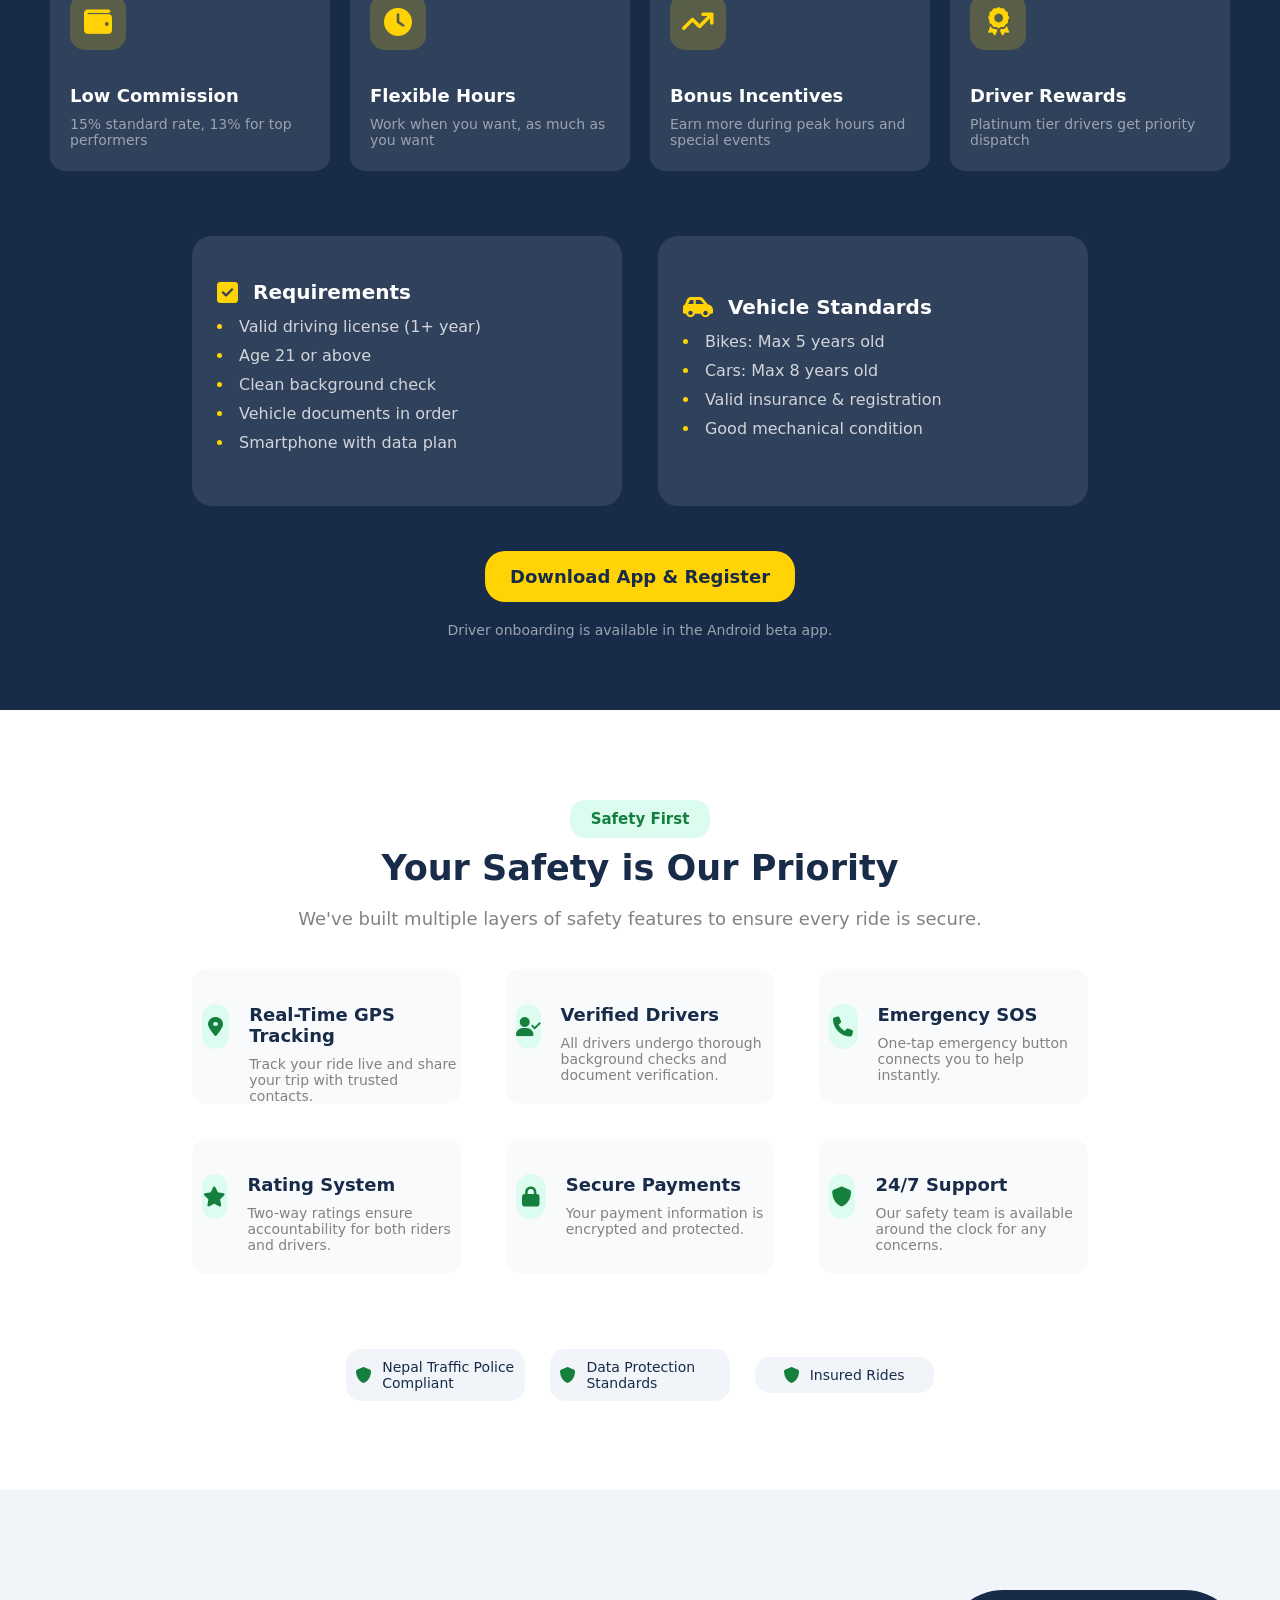
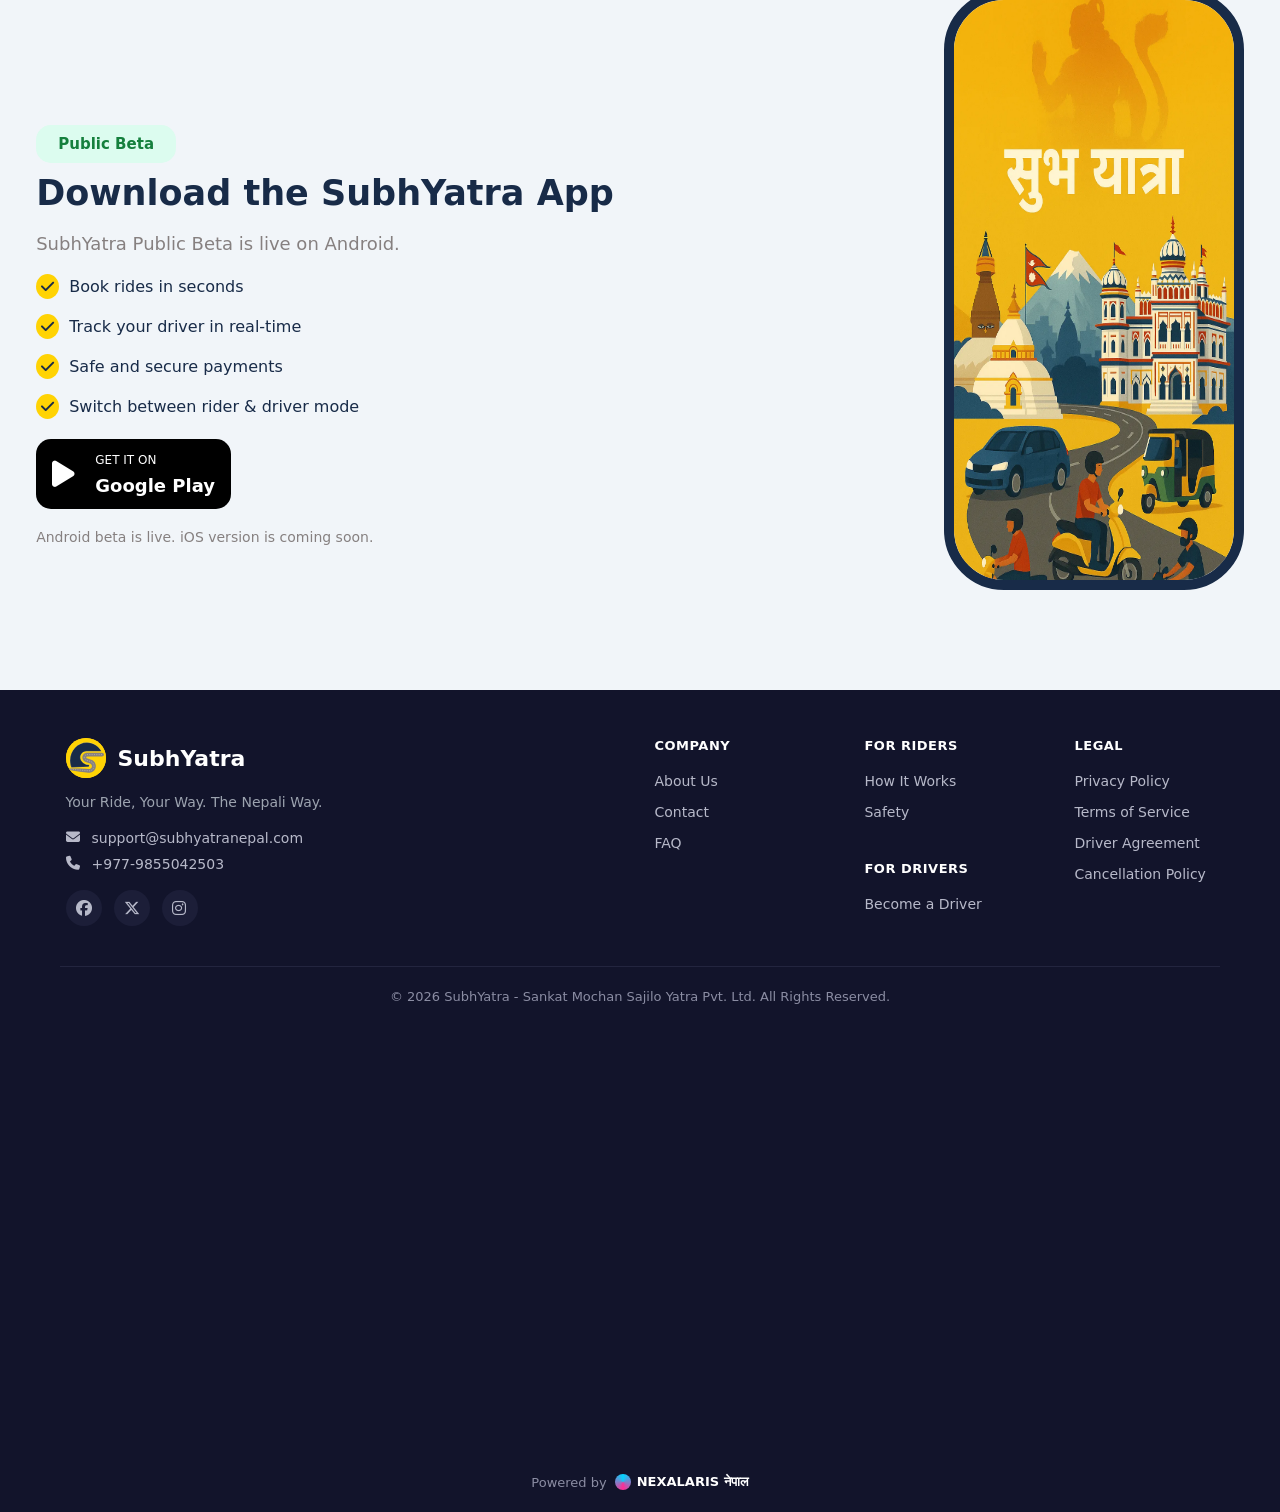
==== commit 1dfd8ed7: "subhyatra clone completed" ====
--- a/index.html
+++ b/index.html
@@ -15,23 +15,23 @@
       <div class="navbar">
         <!-- Logo -->
         <div class="logo">
-          <a href="index.html">
+          <a href="/index.html">
             <img src="Images/logo.svg" alt="logo" />
           </a>
-          <a href="index.html">SubhYatra</a>
+          <a class="lname" href="/index.html">SubhYatra</a>
         </div>
         <!-- Navigation -->
         <ul class="nav-links">
-          <li><a href="pages/ride.html">Ride</a></li>
-          <li><a href="pages/drive.html">Drive</a></li>
-          <li><a href="#">Safety</a></li>
-          <li><a href="#">About</a></li>
-          <li><a href="#">Contact</a></li>
+          <li><a href="/pages/ride.html">Ride</a></li>
+          <li><a href="/pages/drive.html">Drive</a></li>
+          <li><a href="/pages/safety.html">Safety</a></li>
+          <li><a href="/pages/about.html">About</a></li>
+          <li><a href="/pages/contact.html">Contact</a></li>
         </ul>
         <button class="download-btn">Download App</button>
       </div>
     </header>
-    
+
     <!-- hero section -->
     <section class="hero">
       <!-- Left Content -->
@@ -159,15 +159,14 @@
   <!-- container3 -->
   <div class="container3">
     <p class="riders">For Riders</p>
-    <h1>Experience the future of ride-hailing in Nepal</h1>
-    <p>Choose from Bike, Car Basic, Car Premium, or SUV</p>
+    <h1 class="cont2-head">Experience the future of ride-hailing in Nepal</h1>
+    <p class="cont2-par"> Choose from Bike, Car Basic, Car Premium, or SUV</p>
+
     <div class="content3">
       <!-- boxc-1 -->
       <div class="boxc">
-        <div class="icon-box3">
-          <div class="iconc">
-            <i class="fa-solid fa-clock"></i>
-          </div>
+        <div class="iconc">
+          <i class="fa-solid fa-clock"></i>
         </div>
         <div class="details3">
           <h2>Quick Pickup</h2>
@@ -178,11 +177,11 @@
       </div>
       <!-- boxc-2 -->
       <div class="boxc">
-        <div class="icon-box3">
-          <div class="iconc">
-            <i class="fa-solid fa-wallet"></i>
-          </div>
-        </div>
+
+        <div class="iconc">
+          <i class="fa-solid fa-wallet"></i>
+        </div>
+
         <div class="details3">
           <h2>Fair Pricing</h2>
           <p class="details">
@@ -192,11 +191,11 @@
       </div>
       <!-- boxc-3 -->
       <div class="boxc">
-        <div class="icon-box3">
-          <div class="iconc">
-            <i class="fa-solid fa-shield"></i>
-          </div>
-        </div>
+
+        <div class="iconc">
+          <i class="fa-solid fa-shield"></i>
+        </div>
+
         <div class="details3">
           <h2>Safe Rides</h2>
           <p class="details">
@@ -206,11 +205,11 @@
       </div>
       <!-- boxc-4 -->
       <div class="boxc">
-        <div class="icon-box3">
-          <div class="iconc">
-            <i class="fa-solid fa-location-dot"></i>
-          </div>
-        </div>
+
+        <div class="iconc">
+          <i class="fa-solid fa-location-dot"></i>
+        </div>
+
         <div class="details3">
           <h2>City & Intercity</h2>
           <p class="details">
@@ -220,11 +219,11 @@
       </div>
       <!-- boxc-5 -->
       <div class="boxc">
-        <div class="icon-box3">
-          <div class="iconc">
-            <i class="fa-solid fa-star"></i>
-          </div>
-        </div>
+
+        <div class="iconc">
+          <i class="fa-solid fa-star"></i>
+        </div>
+
         <div class="details3">
           <h2>Rate & Review</h2>
           <p class="details">
@@ -234,11 +233,11 @@
       </div>
       <!-- boxc-6 -->
       <div class="boxc">
-        <div class="icon-box3">
-          <div class="iconc">
-            <i class="fa-solid fa-phone"></i>
-          </div>
-        </div>
+
+        <div class="iconc">
+          <i class="fa-solid fa-phone"></i>
+        </div>
+
         <div class="details3">
           <h2>24/7 Support</h2>
           <p class="details">Our support team is always ready to help you.</p>
@@ -247,26 +246,23 @@
     </div>
     <button class="cont3-but">Download App</button>
   </div>
+
   <!-- container4 -->
   <div class="container4">
     <p class="cont4-top">For Drivers</p>
     <h1>Drive with SubhYatra and earn on your schedule</h1>
     <!-- top box -->
-    <div class="box-d1">
-      <!-- icon and heading in same div -->
-      <div class="d1-top">
-        <div class="icon-boxd">
-          <div class="icon-d">
-            <i class="fa-solid fa-wallet"></i>
-          </div>
-        </div>
-        <h2 class="t-heading">Earn More, Your Way</h2>
-      </div>
-      <p class="d4-details">
-        Keep 85-87% of every fare. High-performing drivers with perfect scores
-        enjoy reduced commission rates.
-      </p>
-    </div>
+
+    <div class="d1-box ">
+      <div class="d1-icon  ">
+        <i class="fa-solid fa-wallet"></i>
+        <span>Earn More, Your Way</span>
+      </div>
+
+      <p class="d1-par">Keep 85-87% of every fare. High-performing drivers with perfect scores enjoy reduced commission
+        rates.</p>
+    </div>
+
     <!-- middle 4 boxes -->
     <div class="mid-boxes">
       <!-- mbox-1 -->
@@ -280,28 +276,29 @@
       <!-- mbox-2 -->
       <div class="d4-mBox">
         <div class="icon-secm4">
-          <i class="fa-solid fa-wallet"></i>
-        </div>
-        <h1>Low Commission</h1>
-        <p>15% standard rate, 13% for top performers</p>
+          <i class="fa-solid fa-clock"></i>
+        </div>
+        <h1>Flexible Hours</h1>
+        <p>Work when you want, as much as you want</p>
       </div>
       <!-- mbox-3 -->
       <div class="d4-mBox">
         <div class="icon-secm4">
-          <i class="fa-solid fa-wallet"></i>
-        </div>
-        <h1>Low Commission</h1>
-        <p>15% standard rate, 13% for top performers</p>
+          <i class="fa-solid fa-arrow-trend-up"></i>
+        </div>
+        <h1>Bonus Incentives</h1>
+        <p>Earn more during peak hours and special events</p>
       </div>
       <!-- mbox-4 -->
       <div class="d4-mBox">
         <div class="icon-secm4">
-          <i class="fa-solid fa-wallet"></i>
-        </div>
-        <h1>Low Commission</h1>
-        <p>15% standard rate, 13% for top performers</p>
-      </div>
-    </div>
+          <i class="fa-solid fa-award"></i>
+        </div>
+        <h1>Driver Rewards</h1>
+        <p>Platinum tier drivers get priority dispatch</p>
+      </div>
+    </div>
+
     <!-- last 2 boxes (PARENT)-->
     <div class="last-boxes">
       <!-- box-1 (CHILD)-->
@@ -343,6 +340,7 @@
       Driver onboarding is available in the Android beta app.
     </p>
   </div>
+
   <!-- container-5 -->
   <div class="d5">
     <p class="d5-top">Safety First</p>
@@ -365,22 +363,22 @@
       </div>
       <!-- box-2 -->
       <div class="box-d5A">
-        <i class="fa-solid fa-location-dot"></i>
+        <i class="fa-solid fa-user-check"></i>
 
         <div class="d5-content">
-          <h2>Real-Time GPS Tracking</h2>
+          <h2>Verified Drivers</h2>
           <p>
-            Track your ride live and share your trip with trusted contacts.
+            All drivers undergo thorough background checks and document verification.
           </p>
         </div>
       </div>
       <!-- box-3 -->
       <div class="box-d5A">
-        <i class="fa-solid fa-location-dot"></i>
+        <i class="fa-solid fa-phone"></i>
         <div class="d5-content">
-          <h2>Real-Time GPS Tracking</h2>
+          <h2>Emergency SOS</h2>
           <p>
-            Track your ride live and share your trip with trusted contacts.
+            One-tap emergency button connects you to help instantly.
           </p>
         </div>
       </div>
@@ -389,38 +387,39 @@
     <div class="d5-boxA">
       <!-- box-1 -->
       <div class="box-d5A">
-        <i class="fa-solid fa-location-dot"></i>
+        <i class="fa-solid fa-star"></i>
 
         <div class="d5-content">
-          <h2>Real-Time GPS Tracking</h2>
+          <h2>Rating System</h2>
           <p>
-            Track your ride live and share your trip with trusted contacts.
+            Two-way ratings ensure accountability for both riders and drivers.
           </p>
         </div>
       </div>
       <!-- box-2 -->
       <div class="box-d5A">
-        <i class="fa-solid fa-location-dot"></i>
+        <i class="fa-solid fa-lock"></i>
 
         <div class="d5-content">
-          <h2>Real-Time GPS Tracking</h2>
+          <h2>Secure Payments</h2>
           <p>
-            Track your ride live and share your trip with trusted contacts.
+            Your payment information is encrypted and protected.
           </p>
         </div>
       </div>
       <!-- box-3 -->
       <div class="box-d5A">
-        <i class="fa-solid fa-location-dot"></i>
+        <i class="fa-solid fa-shield"></i>
 
         <div class="d5-content">
-          <h2>Real-Time GPS Tracking</h2>
+          <h2>24/7 Support</h2>
           <p>
-            Track your ride live and share your trip with trusted contacts.
-          </p>
-        </div>
-      </div>
-    </div>
+            Our safety team is available around the clock for any concerns.
+          </p>
+        </div>
+      </div>
+    </div>
+    
     <!-- d5-end -->
     <div class="d5-end-cont">
       <!-- box-1 -->
@@ -431,12 +430,12 @@
       <!-- box-2 -->
       <div class="d5-end">
         <i class="fa-solid fa-shield"></i>
-        <p>Nepal Traffic Police Compliant</p>
+        <p>Data Protection Standards</p>
       </div>
       <!-- box-3 -->
       <div class="d5-end">
         <i class="fa-solid fa-shield"></i>
-        <p>Nepal Traffic Police Compliant</p>
+        <p>Insured Rides</p>
       </div>
     </div>
   </div>
@@ -469,6 +468,7 @@
     <!-- right side -->
     <img class="d6-img" src="Images/Hero.webp" alt="image not found">
   </div>
+
   <!-- footer -->
   <footer class="footer">
     <div class="footer-top">
--- a/css/style.css
+++ b/css/style.css
@@ -2,7 +2,7 @@
   margin: 0;
   padding: 0;
   box-sizing: border-box;
-  font-family: "Poppins", sans-serif;
+  font-family: "system-ui", "ui-sans-serif", "Poppins";
 }
 
 /* HEADER */
@@ -11,6 +11,32 @@
   width: 100%;
   display: flex;
   justify-content: center;
+  position: fixed;
+  top: 0;
+  left: 0;
+  background: transparent;
+  z-index: 1000;
+
+  animation: header-scroll linear both;
+  animation-timeline: scroll();
+  animation-range: 0 100px;
+
+}
+
+/* Navbar background changes */
+
+@keyframes header-scroll {
+
+  from {
+    background: transparent;
+    box-shadow: none;
+  }
+
+  to {
+    background: rgba(255, 255, 255, 0.995);
+    box-shadow: 0 2px 10px rgba(0, 0, 0, 0.1);
+  }
+
 }
 
 .navbar {
@@ -21,8 +47,7 @@
   display: flex;
   justify-content: space-between;
   align-items: center;
- 
-   
+
 }
 
 /* LOGO */
@@ -41,10 +66,27 @@
 
 .logo a {
   margin: 0;
-  font-size: 35px;
+  font-size: 24px;
+  font-weight: bold;
   color: #fff;
   line-height: 1;
   text-decoration: none;
+
+  animation: logo-scroll linear both;
+  animation-timeline: scroll();
+  animation-range: 0 100px;
+}
+
+@keyframes logo-scroll {
+
+  from {
+    color: white;
+  }
+
+  to {
+    color: #182b48;
+  }
+
 }
 
 /* NAVIGATION */
@@ -53,7 +95,10 @@
   display: flex;
   list-style: none;
   gap: 45px;
-}
+
+
+}
+
 
 .nav-links a {
   color: #fff;
@@ -61,6 +106,24 @@
   font-size: 17px;
   font-weight: 500;
   position: relative;
+
+  animation: nav-links-scroll linear both;
+  animation-timeline: scroll();
+  animation-range: 0 100px;
+
+
+}
+
+@keyframes nav-links-scroll {
+
+  from {
+    color: white;
+  }
+
+  to {
+    color: #182b48;
+  }
+
 }
 
 .nav-links a:hover {
@@ -77,6 +140,7 @@
   font-weight: 600;
   border-radius: 35px;
   cursor: pointer;
+
 }
 
 .download-btn:hover {
@@ -93,7 +157,7 @@
   /* Background Image */
   background-image:
     linear-gradient(rgba(18, 29, 66, 0.9), rgba(18, 29, 66, 0.9)),
-    url("Images/hero-image.webp");
+    url("../Images/hero-image.webp");
 
   background-size: cover;
   background-position: center;
@@ -294,7 +358,7 @@
 /* container3 */
 .container3 {
   background-color: #f8fafc;
-  height: 700px;
+  height: 800px;
   width: 100%;
   margin: auto;
   display: flex;
@@ -311,21 +375,29 @@
   font-size: 14px;
   font-weight: bold;
 }
+.cont2-head{
+  font-size: 36px;
+  color: #182b48;
+}
+.cont2-par{
+  font-size: 16px;
+  color: #868080;
+  margin-top: 5px;
+}
 
 .content3 {
-  width: 80%;
-
+  /* width: 80%; */
+  margin-top: 60px;
   display: grid;
-  grid-template-columns: repeat(3, 1fr);
+  grid-template-columns: repeat(3, 380px);
   gap: 20px;
   justify-items: center;
   align-items: center;
 }
 
 .boxc {
-  width: 355px;
-  height: 150px;
-
+  height: 140px;
+  padding: 15px;
   background-color: #fff;
   border-radius: 20px;
   display: flex;
@@ -333,7 +405,9 @@
   align-items: center;
 }
 
-.icon-box3 {
+
+
+.iconc {
   width: 50px;
   height: 50px;
   background-color: #ffd3041a;
@@ -342,9 +416,6 @@
   align-items: center;
   border-radius: 5px;
   margin: 10px;
-}
-
-.iconc {
   font-size: 18px;
   color: orange;
 }
@@ -361,6 +432,7 @@
   display: flex;
   flex-direction: column;
   gap: 15px;
+  margin-left: 10px;
 }
 
 .cont3-but {
@@ -375,10 +447,11 @@
 
 /* container4 */
 .container4 {
-  height: 1300px;
-  background-color: rgb(28, 36, 73);
-  display: flex;
-  align-items: center;
+  height: 1200px;
+  background-color: #182b48;
+  display: flex;
+  align-items: center;
+  justify-content: center;
   flex-direction: column;
 }
 
@@ -387,10 +460,9 @@
   font-size: 15px;
   font-weight: bold;
   color: #ffd304;
-  background-color: #ffd30433;
+  background-color: #ffffff1a;
   padding: 12px;
   border-radius: 20px;
-  margin-top: 100px;
   display: flex;
   align-items: center;
 }
@@ -402,83 +474,78 @@
 }
 
 /* box-1 */
-.box-d1 {
-  width: 700px;
-  height: 155px;
-  margin-top: 60px;
-  color: white;
+.d1-box {
+  width: 690px;
+  height: 500px;
+  margin-top: 80px;
+  height: 156px;
+  background-color: #ffffff1a;
   border-radius: 15px;
-  background-color: rgb(51, 58, 92);
-  background-image: none;
-}
-
-.d1-top {
-  display: flex;
-  align-items: center;
-  gap: 15px;
-  margin-left: 20px;
-  margin-top: 20px;
-}
-
-.icon-boxd {
-  width: 55px;
-  height: 55px;
+  padding: 20px;
+  display: flex;
+  flex-direction: column;
+  justify-content: center;
+  gap: 10px;
+
+}
+
+.d1-icon {
+  display: flex;
+  align-items: center;
+  gap: 16px;
+}
+
+.d1-icon span {
+  font-size: 24px;
+  font-weight: bold;
+  color: #ffd304;
+}
+
+.d1-icon i {
+  width: 56px;
+  height: 56px;
+  font-size: 28px;
   background-color: #ffd304;
   display: flex;
   justify-content: center;
   align-items: center;
-  border-radius: 15px;
-}
-
-.icon-d {
-  font-size: 30px;
-  color: black;
-}
-
-.d4-details {
-  margin-top: 15px;
-  margin-left: 20px;
-  color: #d1dbd5;
-  font-size: 18px;
-}
-
-.t-heading {
-  color: #ffd304;
-  font-size: 25px;
-}
+  border-radius: 50px;
+}
+.d1-par{
+  font-size: 18px;
+  color: #d1d5db;
+ 
+}
+
 
 /* container-4 middle boxes */
 .mid-boxes {
-  width: 70%;
-  height: 250px;
-  display: flex;
-  justify-content: center;
+  display: grid;
+  grid-template-columns: 280px 280px 280px 280px ;
+  gap: 20px;
   margin-top: 50px;
-  gap: 25px;
-  align-items: center;
 }
 
 .d4-mBox {
-  /* width: 200px; */
-  flex: 1;
   height: 200px;
-  border-radius: 20px;
-  background-color: rgb(51, 58, 92);
-  display: flex;
-  flex-direction: column;
+  border-radius: 15px;
+   padding: 20px;
+  background-color: #ffffff1a;
+  display: flex;
+  flex-direction: column;
+  justify-content: center;
   gap: 10px;
-  justify-content: center;
 }
 
 .icon-secm4 {
   height: 56px;
   width: 56px;
+ 
   background-color: #ffd30433;
   border-radius: 15px;
   display: flex;
   justify-content: center;
   align-items: center;
-  margin-left: 10px;
 }
 
 .icon-secm4 i {
@@ -488,13 +555,11 @@
 
 .d4-mBox h1 {
   font-size: 18px;
-  margin-left: 10px;
 }
 
 .d4-mBox p {
   font-size: 14px;
   color: #9ca3af;
-  margin-left: 10px;
 }
 
 /* last boxes */
@@ -509,7 +574,7 @@
 
 .d4-lbox {
   width: 48%;
-  background-color: rgb(51, 58, 92);
+  background-color: #ffffff1a;
   border-radius: 20px;
   height: 90%;
   display: flex;
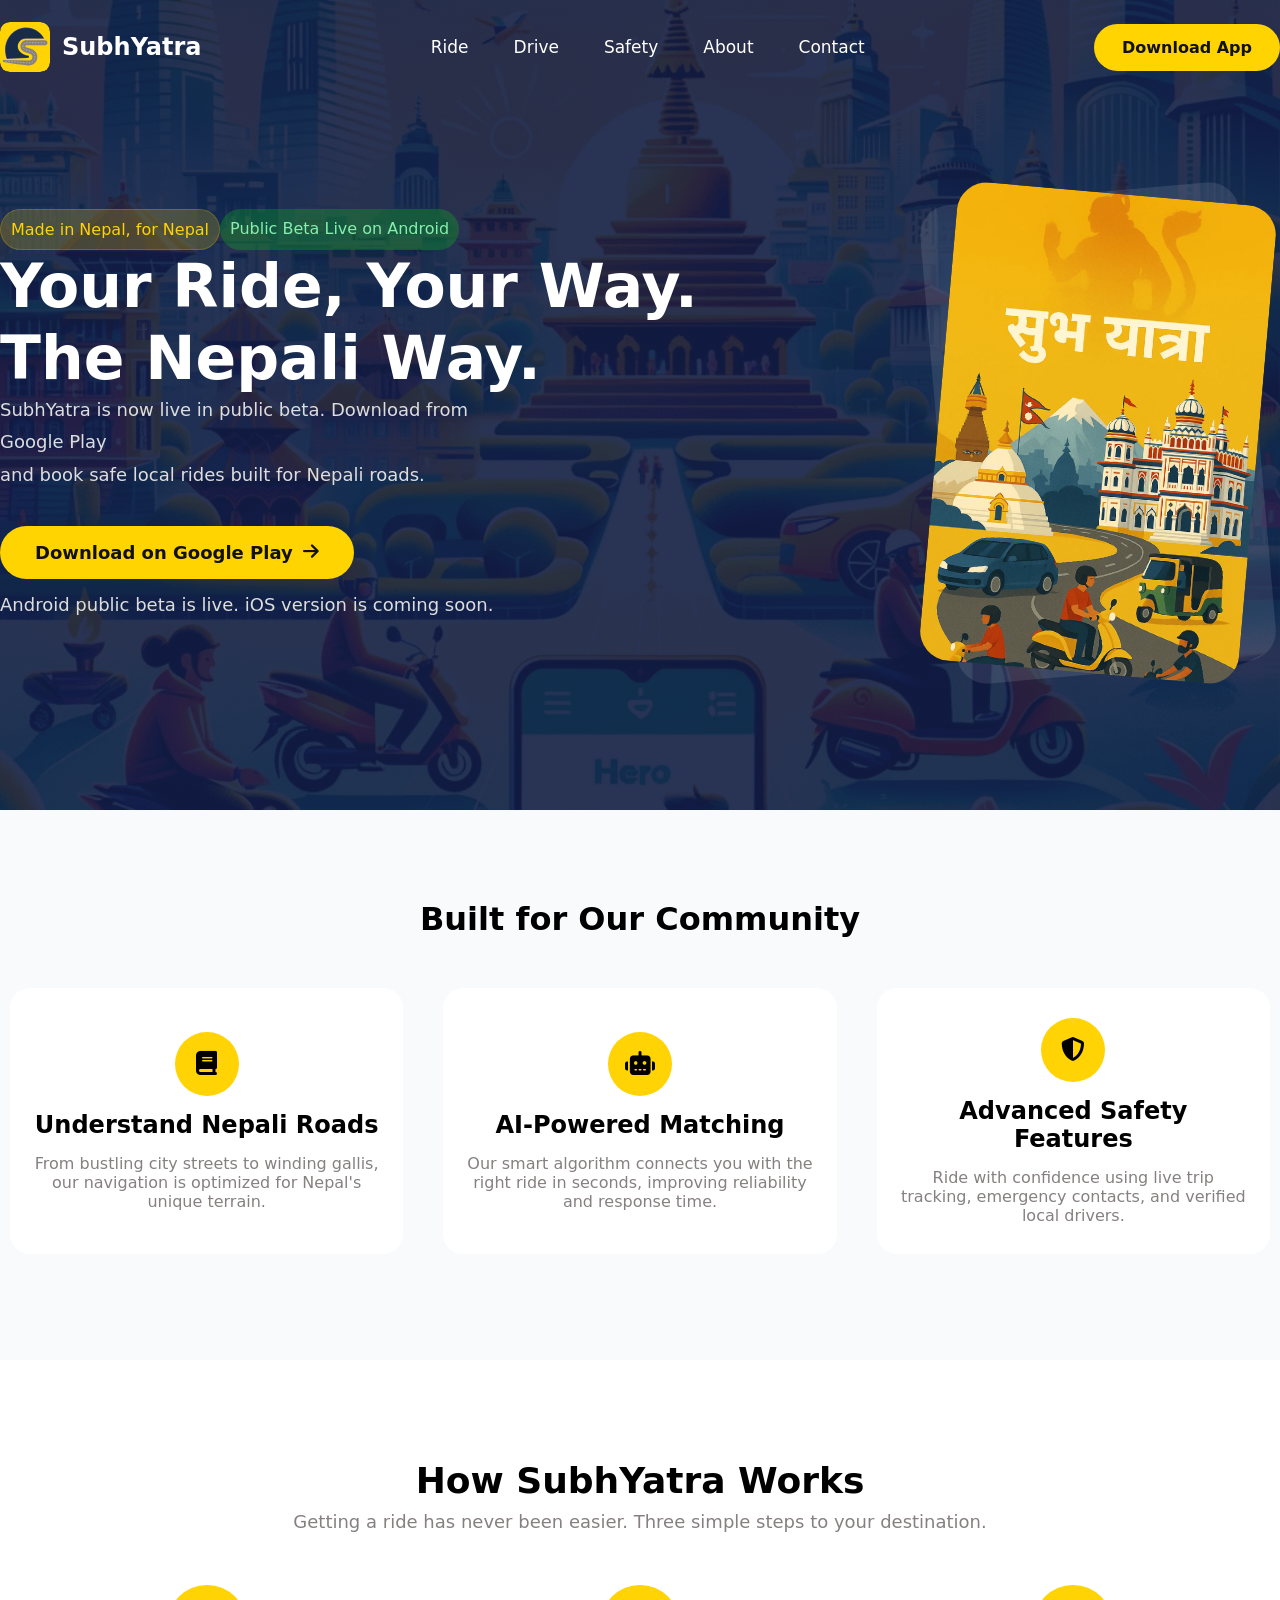
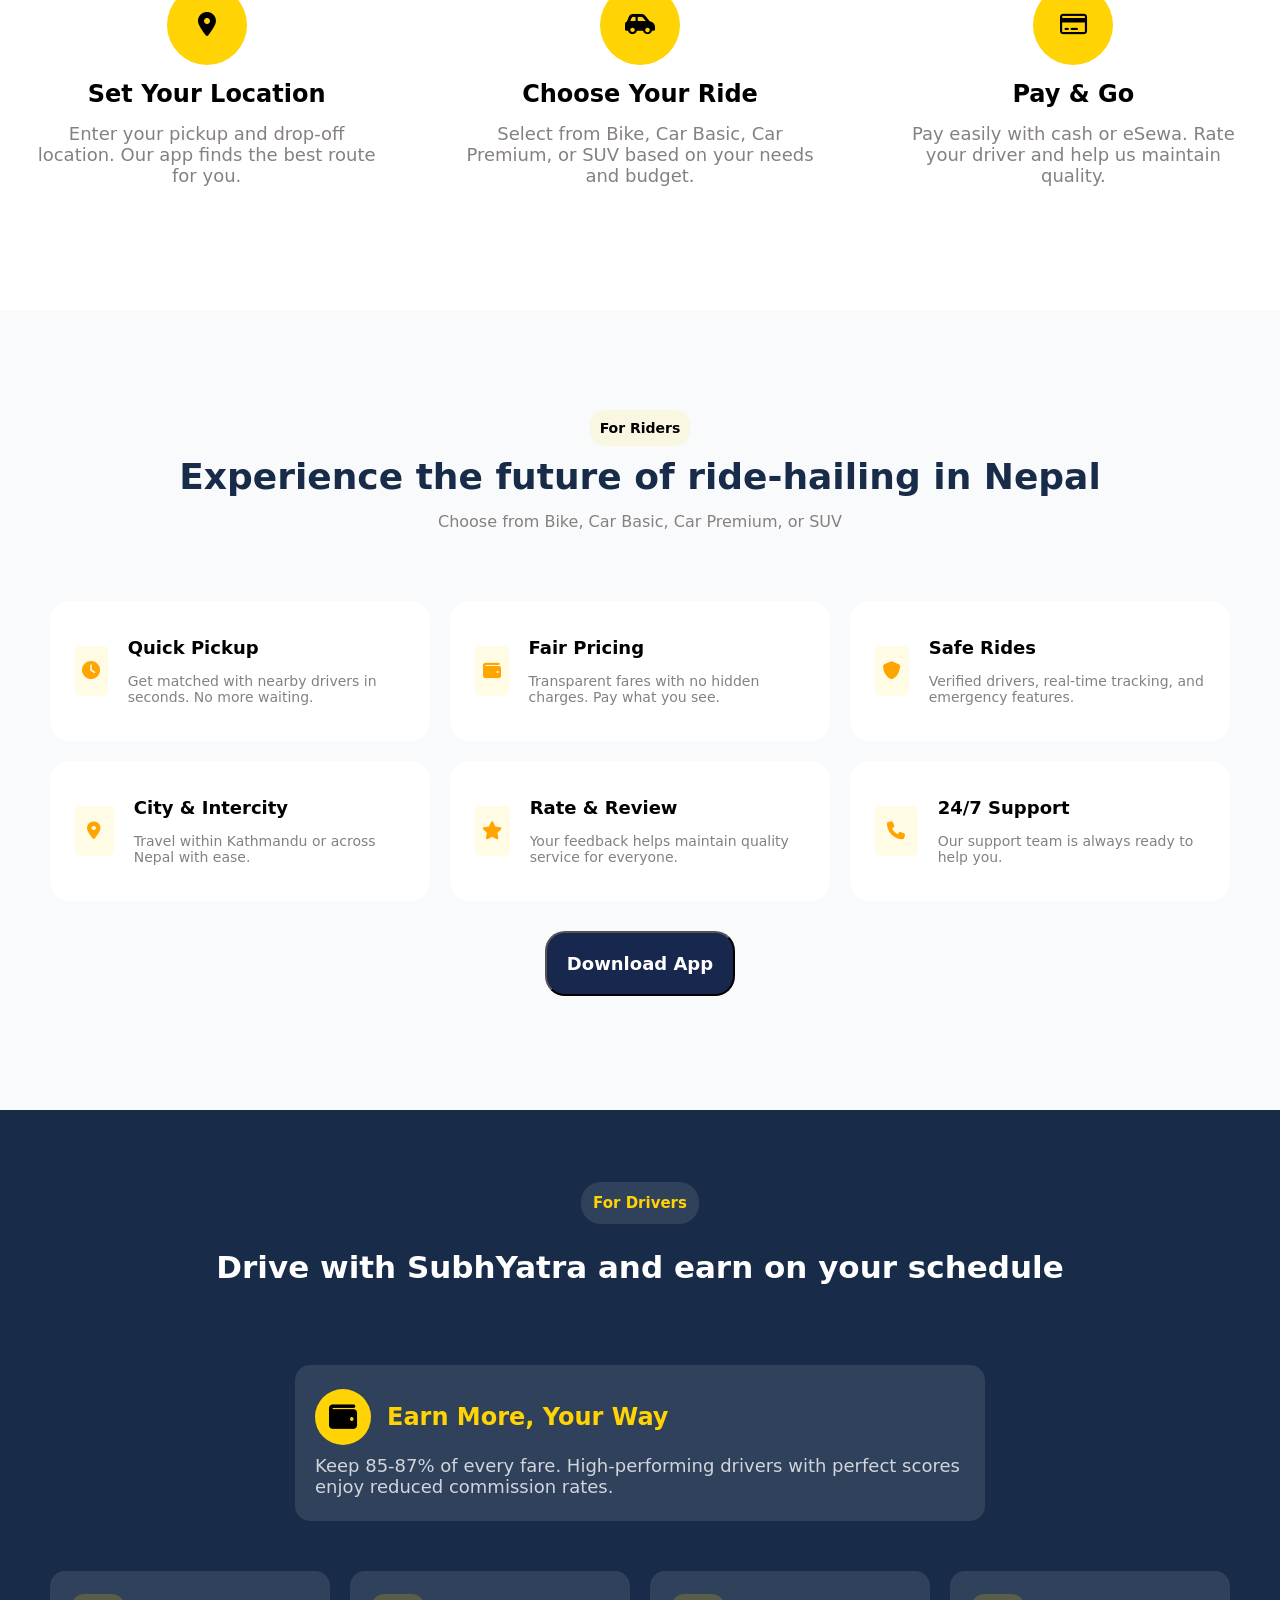
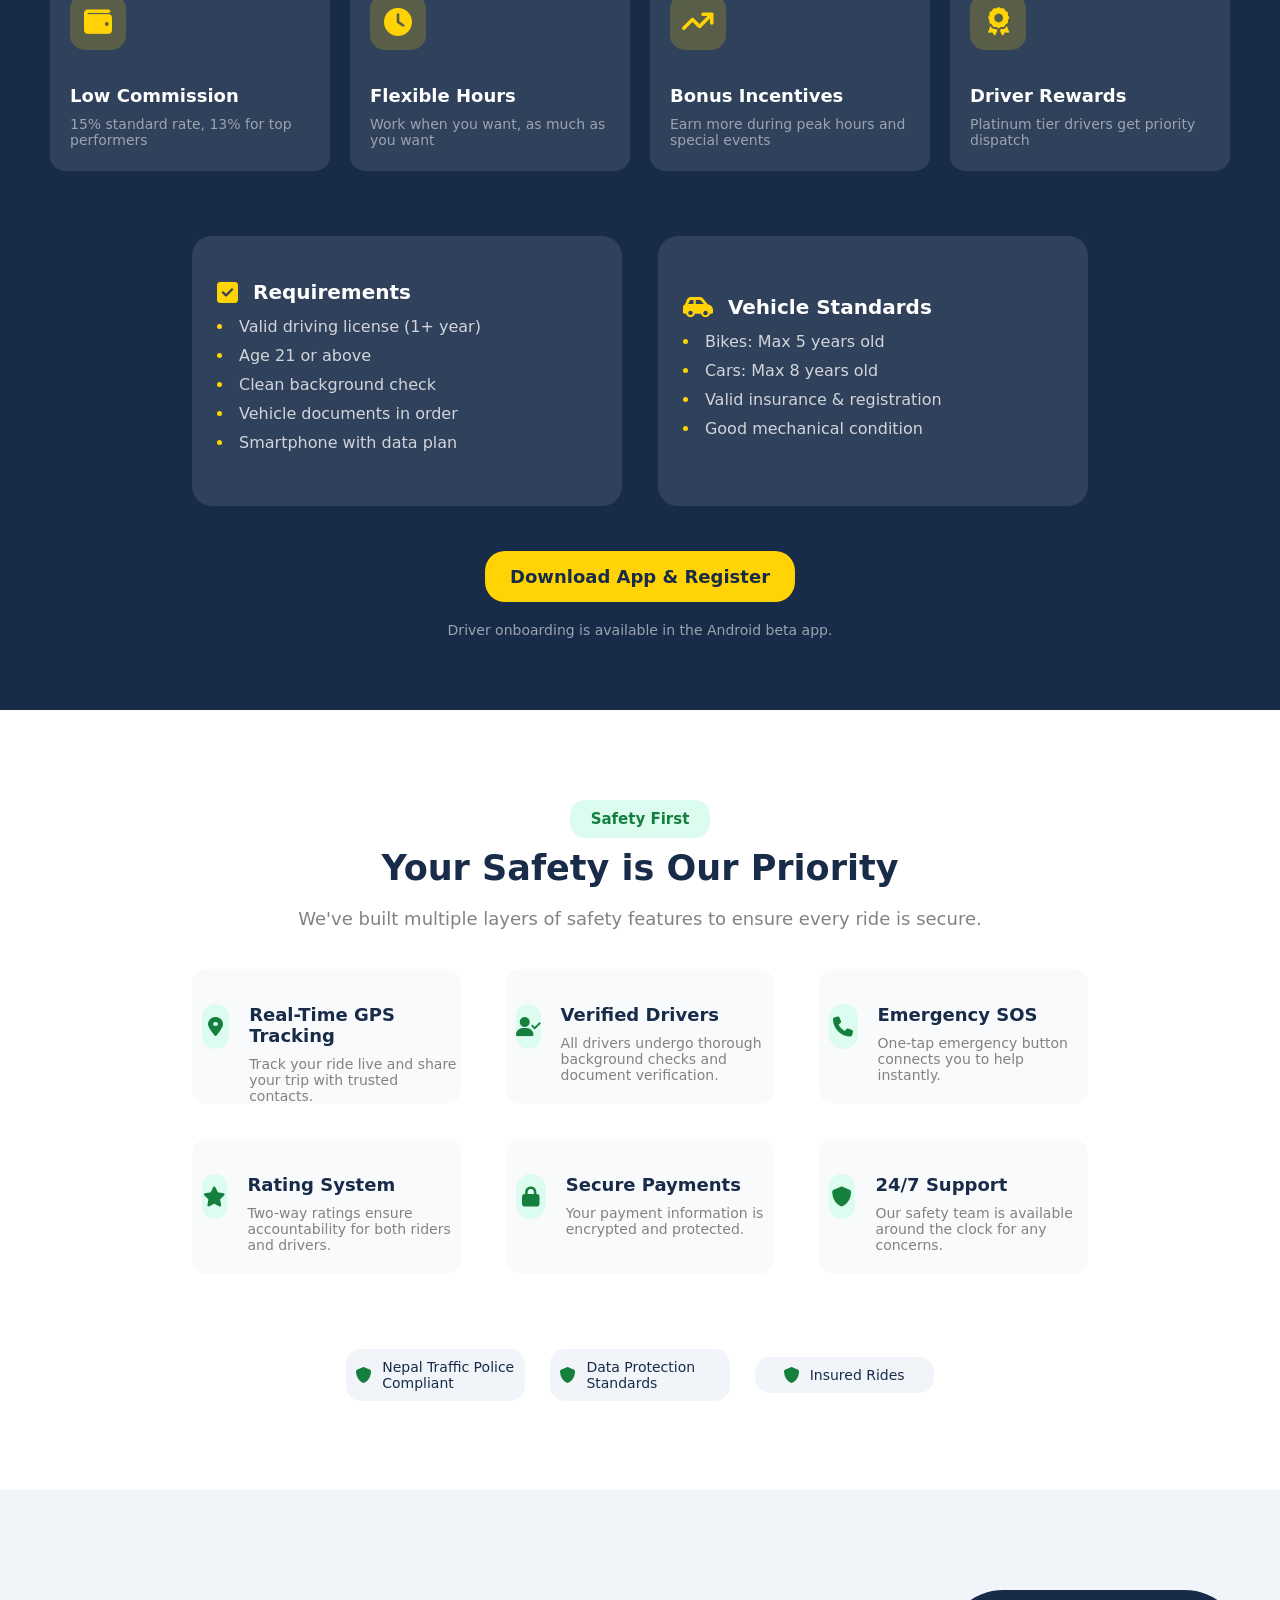
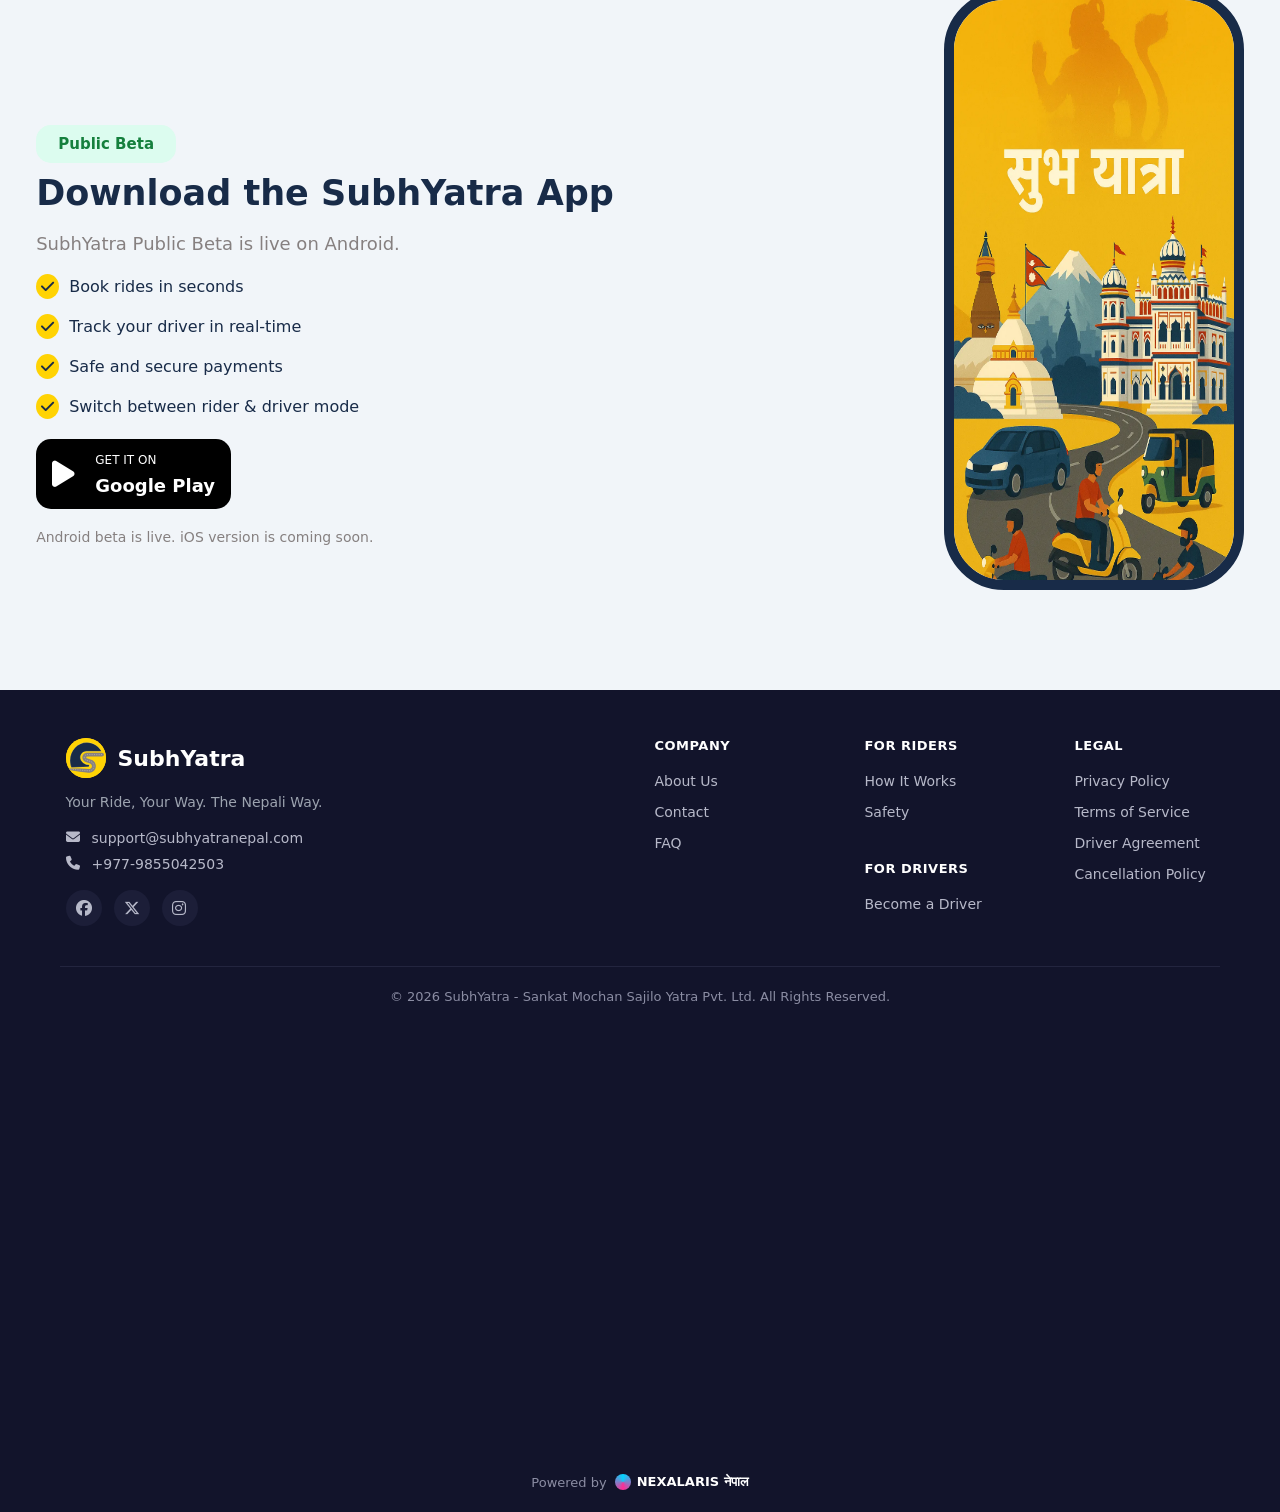
==== commit 9b08a210: "website edited" ====
--- a/index.html
+++ b/index.html
@@ -57,9 +57,13 @@
         </p>
       </div>
       <!-- Right Image -->
-      <div class="hero-image">
-        <img src="Images/Hero.webp" alt="image not found" />
-      </div>
+      <div class="img-cont">
+        <div class="bg-img"></div>
+        <img class="hero-image" src="Images/Hero.webp" alt="image not found" />
+      </div>
+
+
+
     </section>
   </div>
   <!-- container1 -->
@@ -419,7 +423,7 @@
         </div>
       </div>
     </div>
-    
+
     <!-- d5-end -->
     <div class="d5-end-cont">
       <!-- box-1 -->
--- a/css/style.css
+++ b/css/style.css
@@ -153,7 +153,7 @@
 
 .main {
   height: 90%;
-  background: #18274d;
+  background: #ffffff1a;
   /* Background Image */
   background-image:
     linear-gradient(rgba(18, 29, 66, 0.9), rgba(18, 29, 66, 0.9)),
@@ -162,18 +162,26 @@
   background-size: cover;
   background-position: center;
   background-repeat: no-repeat;
+
 }
 
 
 /* Hero section */
 .hero {
-  max-width: 1200px;
+
+  max-width: 1300px;
   min-height: 85vh;
   margin: auto;
   display: flex;
-  justify-content: space-between;
-  align-items: center;
-  gap: 60px;
+  justify-content: start;
+  align-items: center;
+  gap: 240px;
+
+}
+
+.hero-content {
+
+  margin-top: 100px;
 }
 
 .top-hero {
@@ -231,24 +239,69 @@
   color: #111;
   border-radius: 40px;
   cursor: pointer;
+
+  animation: pulse 2s ease-in-out infinite;
+}
+
+@keyframes pulse {
+
+  /* Normal */
+  0% {
+    transform: scale(1);
+    box-shadow: 0 0 0 rgba(255, 212, 0, 0);
+
+  }
+
+  /* Grow */
+  30% {
+    transform: scale(1.05);
+    box-shadow: 0 8px 25px rgba(255, 212, 0, 0.4);
+  }
+
+  /* Stay at 1.05 for a while */
+  60% {
+    transform: scale(1.05);
+    box-shadow: 0 8px 25px rgba(255, 212, 0, 0.4);
+  }
+
+  /* Return to normal */
+  100% {
+    transform: scale(1);
+    box-shadow: 0 0 0 rgba(255, 212, 0, 0);
+  }
+
+
 }
 
 .hero-btn:hover {
   background: white;
 }
 
-/* RIGHT */
+/* RIGHT Image*/
+
+.img-cont {
+  margin-top: 100px;
+  width: 320px;
+  height: 480px;
+  position: relative;
+}
+
+.bg-img {
+  width: 320px;
+  height: 480px;
+  background: #ffffff1a;
+  position: absolute;
+  border-radius: 30px;
+  transform: rotate(-5deg);
+}
+
 
 .hero-image {
-  display: flex;
-  justify-content: center;
-}
-
-.hero-image img {
-  width: 420px;
-  max-width: 75%;
+  width: 320px;
+  height: 480px;
   border-radius: 30px;
-  transform: rotate(4deg);
+  position: absolute;
+  transform: rotate(5deg);
 }
 
 /* container1 */
@@ -375,11 +428,13 @@
   font-size: 14px;
   font-weight: bold;
 }
-.cont2-head{
+
+.cont2-head {
   font-size: 36px;
   color: #182b48;
 }
-.cont2-par{
+
+.cont2-par {
   font-size: 16px;
   color: #868080;
   margin-top: 5px;
@@ -511,17 +566,18 @@
   align-items: center;
   border-radius: 50px;
 }
-.d1-par{
+
+.d1-par {
   font-size: 18px;
   color: #d1d5db;
- 
+
 }
 
 
 /* container-4 middle boxes */
 .mid-boxes {
   display: grid;
-  grid-template-columns: 280px 280px 280px 280px ;
+  grid-template-columns: 280px 280px 280px 280px;
   gap: 20px;
   margin-top: 50px;
 }
@@ -529,7 +585,7 @@
 .d4-mBox {
   height: 200px;
   border-radius: 15px;
-   padding: 20px;
+  padding: 20px;
   background-color: #ffffff1a;
   display: flex;
   flex-direction: column;
@@ -540,7 +596,7 @@
 .icon-secm4 {
   height: 56px;
   width: 56px;
- 
+
   background-color: #ffd30433;
   border-radius: 15px;
   display: flex;
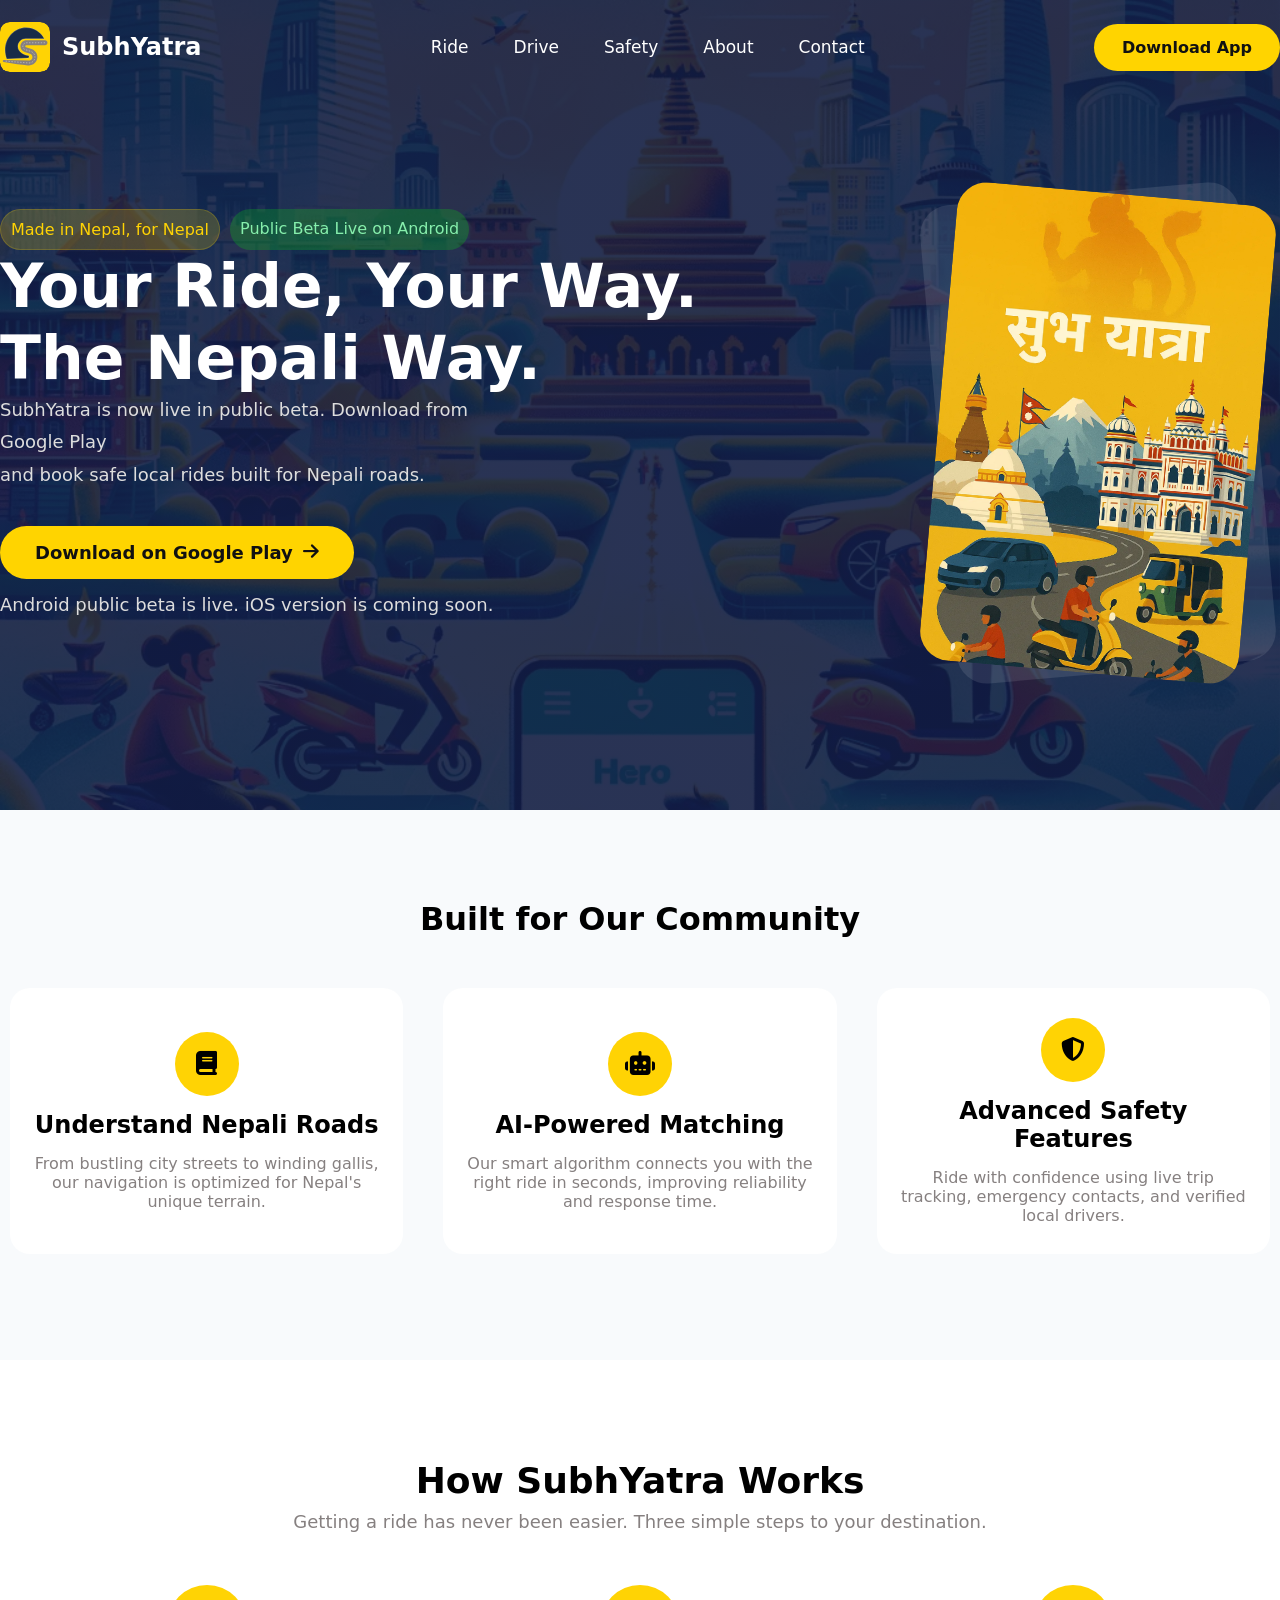
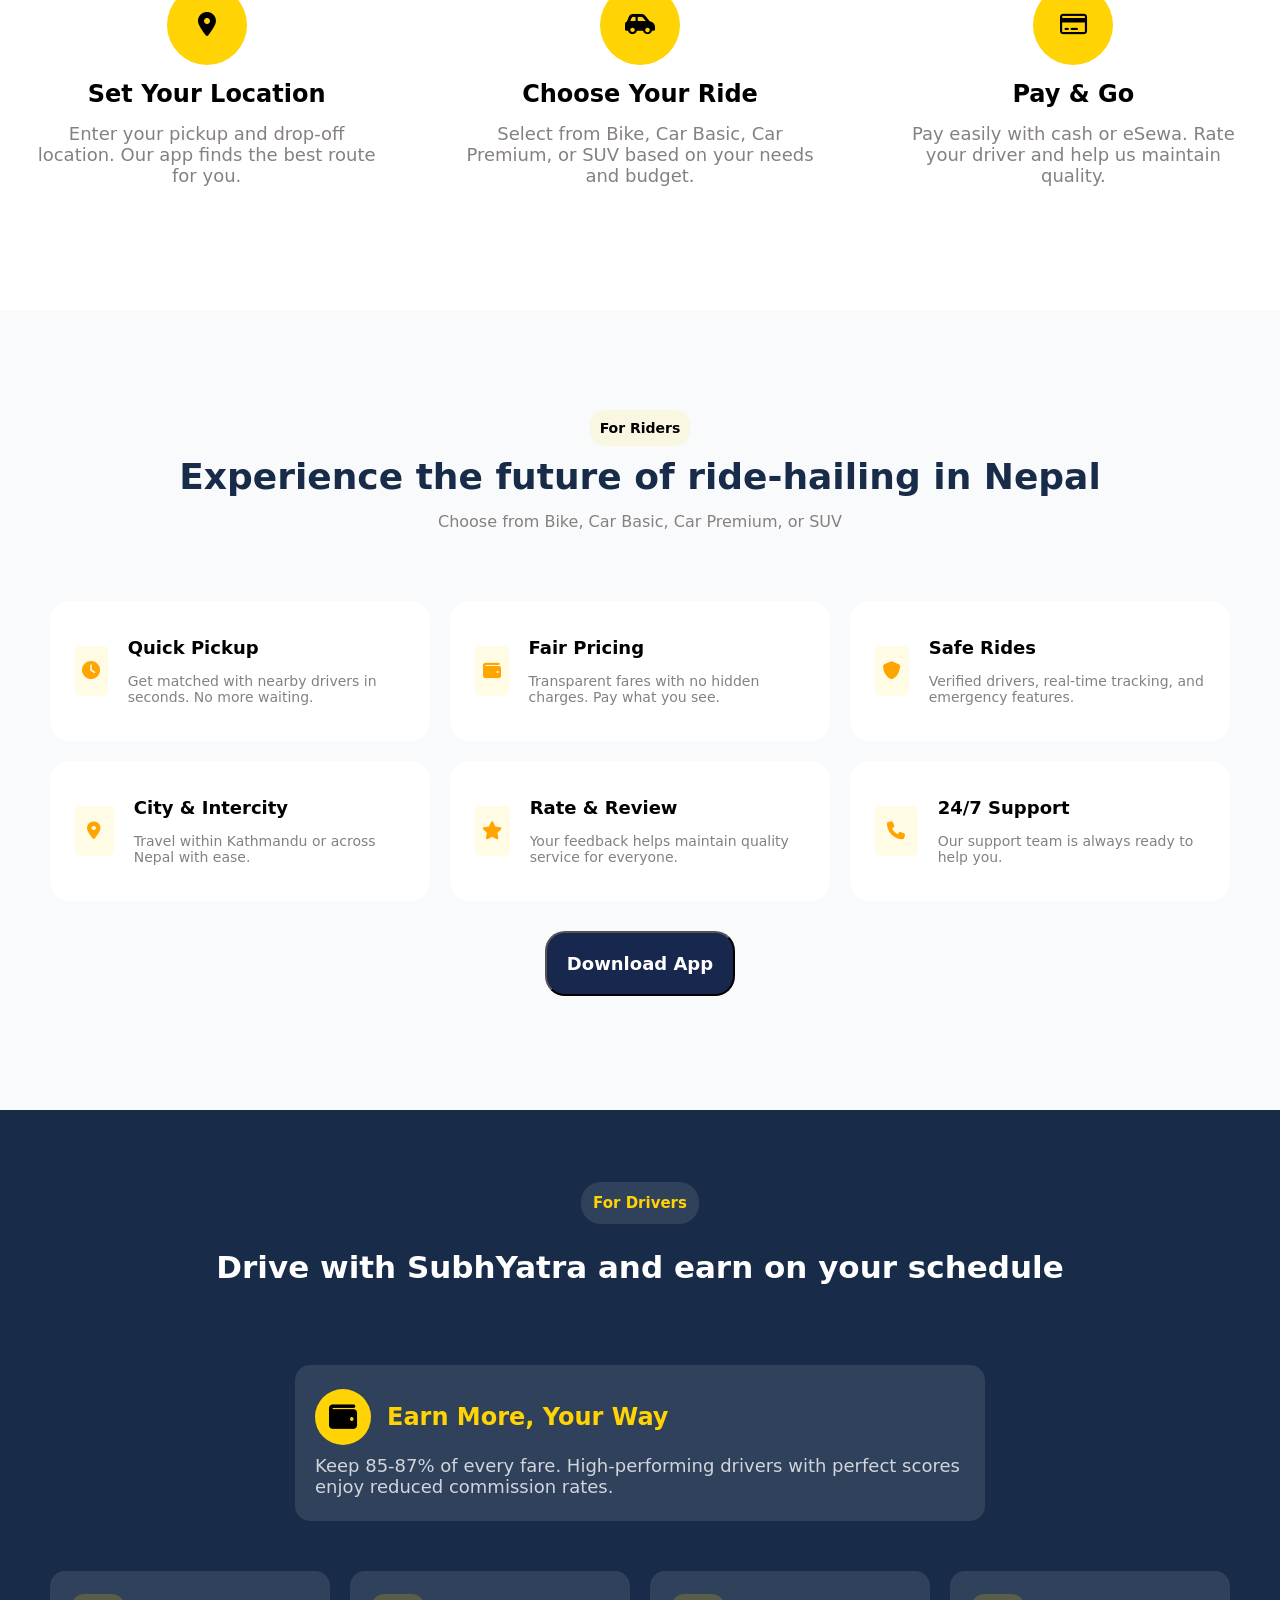
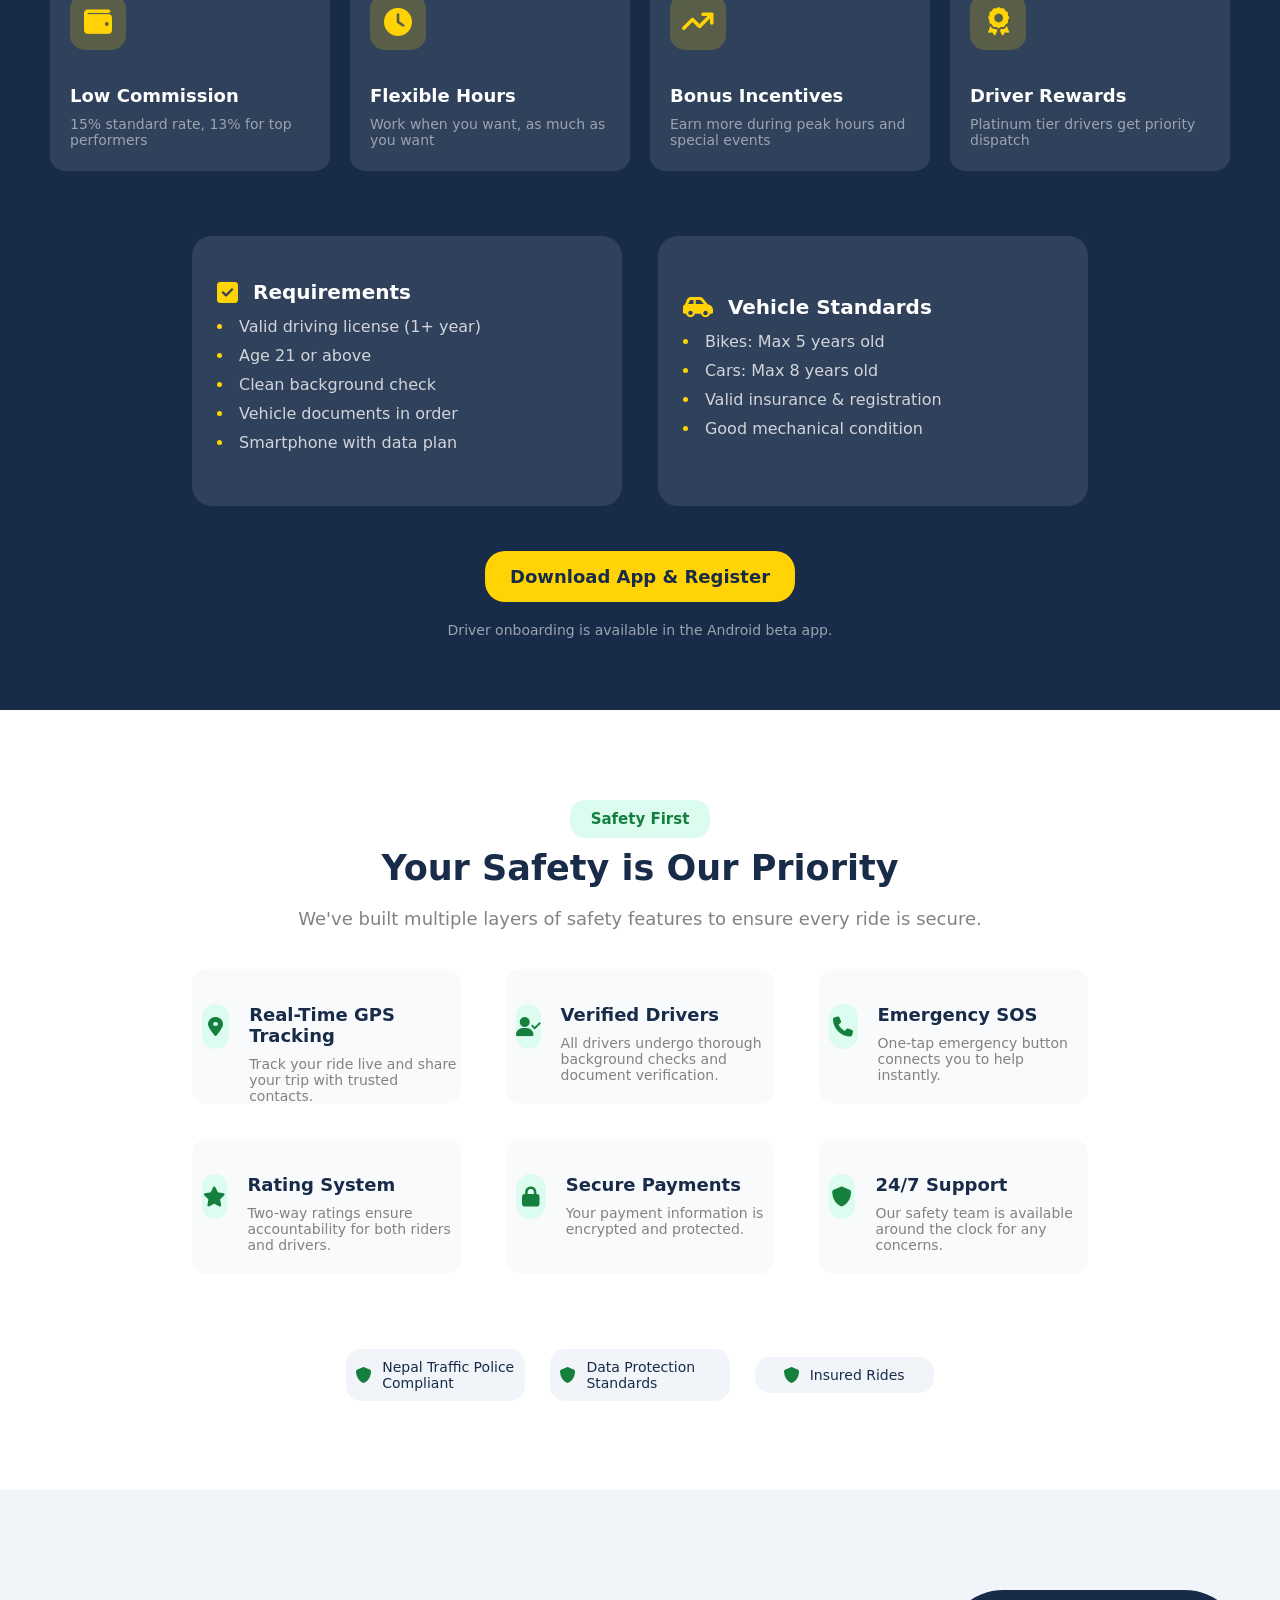
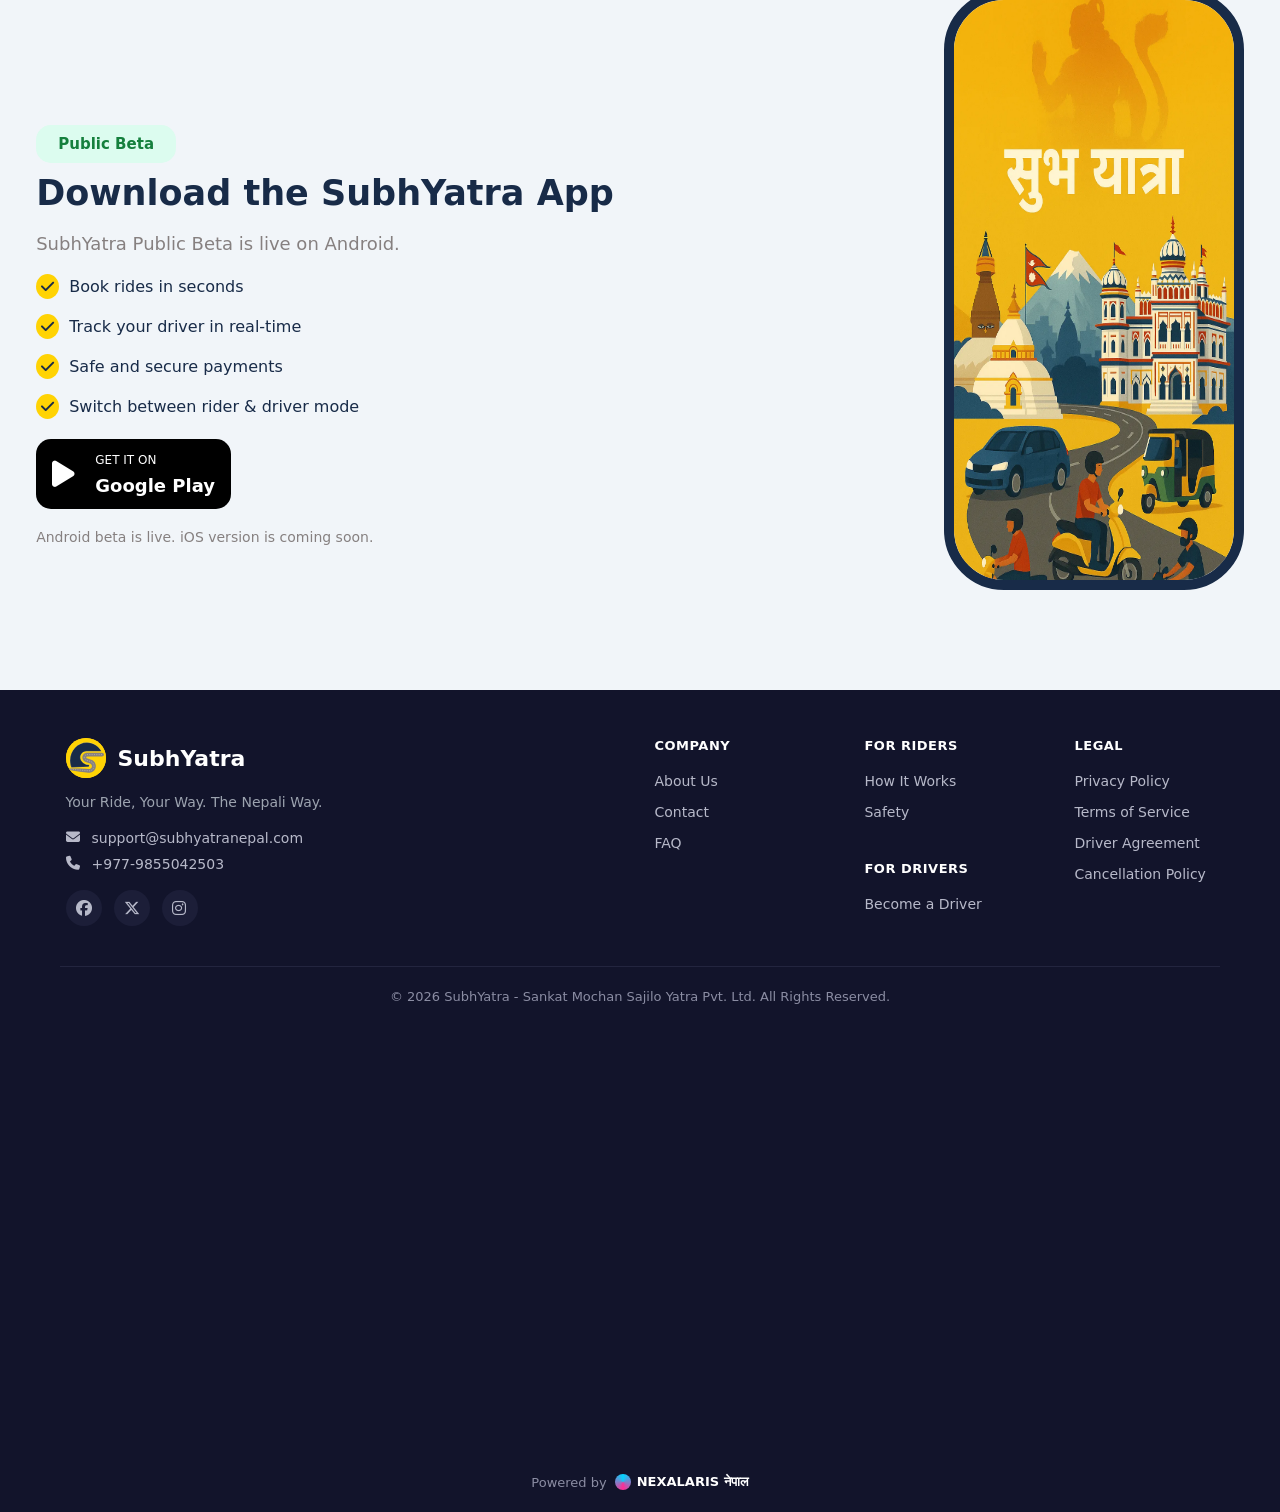
==== commit cb11f259: "favicon added" ====
--- a/index.html
+++ b/index.html
@@ -4,8 +4,9 @@
 <head>
   <meta charset="UTF-8" />
   <meta name="viewport" content="width=device-width, initial-scale=1.0" />
-  <title>subhyatra</title>
-  <link rel="stylesheet" href="css/style.css" />
+  <title>SubhYatra - Nepal's Local Ride Booking App</title>
+  <link rel="icon" type="image/png" href="/public/Images/favicon.ico">
+  <link rel="stylesheet" href="/public/css/style.css" />
   <link rel="stylesheet" href="https://cdnjs.cloudflare.com/ajax/libs/font-awesome/6.7.2/css/all.min.css" />
 </head>
 
@@ -16,7 +17,7 @@
         <!-- Logo -->
         <div class="logo">
           <a href="/index.html">
-            <img src="Images/logo.svg" alt="logo" />
+            <img src="/public/Images/logo.svg" alt="logo" />
           </a>
           <a class="lname" href="/index.html">SubhYatra</a>
         </div>
@@ -59,7 +60,7 @@
       <!-- Right Image -->
       <div class="img-cont">
         <div class="bg-img"></div>
-        <img class="hero-image" src="Images/Hero.webp" alt="image not found" />
+        <img class="hero-image" src="/public/Images/Hero.webp" alt="image not found" />
       </div>
 
 
@@ -470,7 +471,7 @@
       </p>
     </div>
     <!-- right side -->
-    <img class="d6-img" src="Images/Hero.webp" alt="image not found">
+    <img class="d6-img" src="/public/Images/Hero.webp" alt="image not found">
   </div>
 
   <!-- footer -->
@@ -479,7 +480,7 @@
       <!-- Brand -->
       <div class="cnt-1">
         <div class="brand-logo">
-          <img src="Images/logo.svg" alt="img not found">
+          <img src="/public/Images/logo.svg" alt="img not found">
           <span class="brand-name">SubhYatra</span>
         </div>
         <p class="tagline">Your Ride, Your Way. The Nepali Way.</p>
--- a/public/css/style.css
+++ b/public/css/style.css
@@ -0,0 +1,1076 @@
+* {
+  margin: 0;
+  padding: 0;
+  box-sizing: border-box;
+  font-family: "system-ui", "ui-sans-serif", "Poppins";
+}
+
+/* HEADER */
+
+header {
+  width: 100%;
+  display: flex;
+  justify-content: center;
+  position: fixed;
+  top: 0;
+  left: 0;
+  background: transparent;
+  z-index: 1000;
+
+  animation: header-scroll linear both;
+  animation-timeline: scroll();
+  animation-range: 0 100px;
+
+}
+
+/* Navbar background changes */
+
+@keyframes header-scroll {
+
+  from {
+    background: transparent;
+    box-shadow: none;
+  }
+
+  to {
+    background: rgba(255, 255, 255, 0.995);
+    box-shadow: 0 2px 10px rgba(0, 0, 0, 0.1);
+  }
+
+}
+
+.navbar {
+  width: 100%;
+  max-width: 1300px;
+  margin: auto;
+  padding: 22px 0;
+  display: flex;
+  justify-content: space-between;
+  align-items: center;
+
+}
+
+/* LOGO */
+
+.logo {
+  display: flex;
+  align-items: center;
+  gap: 12px;
+}
+
+.logo img {
+  width: 50px;
+  height: 50px;
+  display: block;
+}
+
+.logo a {
+  margin: 0;
+  font-size: 24px;
+  font-weight: bold;
+  color: #fff;
+  line-height: 1;
+  text-decoration: none;
+
+  animation: logo-scroll linear both;
+  animation-timeline: scroll();
+  animation-range: 0 100px;
+}
+
+@keyframes logo-scroll {
+
+  from {
+    color: white;
+  }
+
+  to {
+    color: #182b48;
+  }
+
+}
+
+/* NAVIGATION */
+
+.nav-links {
+  display: flex;
+  list-style: none;
+  gap: 45px;
+
+
+}
+
+
+.nav-links a {
+  color: #fff;
+  text-decoration: none;
+  font-size: 17px;
+  font-weight: 500;
+  position: relative;
+
+  animation: nav-links-scroll linear both;
+  animation-timeline: scroll();
+  animation-range: 0 100px;
+
+
+}
+
+@keyframes nav-links-scroll {
+
+  from {
+    color: white;
+  }
+
+  to {
+    color: #182b48;
+  }
+
+}
+
+.nav-links a:hover {
+  color: #ffd400;
+}
+
+.download-btn {
+  padding: 14px 28px;
+  border: none;
+  outline: none;
+  background: #ffd400;
+  color: #111;
+  font-size: 16px;
+  font-weight: 600;
+  border-radius: 35px;
+  cursor: pointer;
+
+}
+
+.download-btn:hover {
+  background: white;
+}
+
+body {
+  height: 100vh;
+}
+
+.main {
+  height: 90%;
+  background: #ffffff1a;
+  /* Background Image */
+  background-image:
+    linear-gradient(rgba(18, 29, 66, 0.9), rgba(18, 29, 66, 0.9)),
+    url("../Images/hero-image.webp");
+
+  background-size: cover;
+  background-position: center;
+  background-repeat: no-repeat;
+
+}
+
+
+/* Hero section */
+.hero {
+
+  max-width: 1300px;
+  min-height: 85vh;
+  margin: auto;
+  display: flex;
+  justify-content: start;
+  align-items: center;
+  gap: 240px;
+
+}
+
+.hero-content {
+
+  margin-top: 100px;
+}
+
+.top-hero {
+  display: flex;
+  gap: 10px;
+}
+
+.top-hero p {
+  padding: 10px;
+  border-radius: 40px;
+}
+
+.par1 {
+  color: #ffd304;
+  background-color: rgba(255, 212, 0, 0.2);
+  border: 1px solid rgba(255, 212, 0, 0.2);
+}
+
+.par2 {
+  color: #86efac;
+  background-color: rgba(0, 255, 0, 0.2);
+  border: rgba(0, 255, 0, 0.2);
+}
+
+/* LEFT */
+
+.hero-content h1 {
+  font-size: 60px;
+  color: #fff;
+  line-height: 1.2;
+  font-weight: 700;
+}
+
+.par {
+  color: #ddd;
+  font-size: 18px;
+  line-height: 1.8;
+  max-width: 520px;
+  margin-bottom: 35px;
+}
+
+/* BUTTON */
+
+.hero-btn {
+  display: flex;
+  align-items: center;
+  gap: 10px;
+  padding: 16px 35px;
+  border: none;
+  margin-bottom: 10px;
+  border-radius: 8px;
+  background: #ffd400;
+  font-size: 18px;
+  font-weight: 600;
+  color: #111;
+  border-radius: 40px;
+  cursor: pointer;
+
+  animation: pulse 2s ease-in-out infinite;
+}
+
+@keyframes pulse {
+
+  /* Normal */
+  0% {
+    transform: scale(1);
+    box-shadow: 0 0 0 rgba(255, 212, 0, 0);
+
+  }
+
+  /* Grow */
+  30% {
+    transform: scale(1.05);
+    box-shadow: 0 8px 25px rgba(255, 212, 0, 0.4);
+  }
+
+  /* Stay at 1.05 for a while */
+  60% {
+    transform: scale(1.05);
+    box-shadow: 0 8px 25px rgba(255, 212, 0, 0.4);
+  }
+
+  /* Return to normal */
+  100% {
+    transform: scale(1);
+    box-shadow: 0 0 0 rgba(255, 212, 0, 0);
+  }
+
+
+}
+
+.hero-btn:hover {
+  background: white;
+}
+
+/* RIGHT Image*/
+
+.img-cont {
+  margin-top: 100px;
+  width: 320px;
+  height: 480px;
+  position: relative;
+}
+
+.bg-img {
+  width: 320px;
+  height: 480px;
+  background: #ffffff1a;
+  position: absolute;
+  border-radius: 30px;
+  transform: rotate(-5deg);
+}
+
+
+.hero-image {
+  width: 320px;
+  height: 480px;
+  border-radius: 30px;
+  position: absolute;
+  transform: rotate(5deg);
+}
+
+/* container1 */
+.container1 {
+  width: 100%;
+  height: 550px;
+  background-color: #f8fafc;
+  margin: auto;
+  display: flex;
+  flex-direction: column;
+  align-items: center;
+  gap: 40px;
+}
+
+.container1 h1 {
+  margin-top: 90px;
+}
+
+.box-cont {
+  width: 100%;
+  display: flex;
+  justify-content: center;
+  gap: 20px;
+}
+
+.box {
+  width: 400px;
+  height: 266px;
+  margin: 10px;
+  border-radius: 20px;
+  background-color: #fff;
+  display: flex;
+  flex-direction: column;
+  justify-content: center;
+  align-items: center;
+  text-align: center;
+  padding: 20px;
+  gap: 15px;
+}
+
+.icon-box {
+  width: 64px;
+  height: 64px;
+  background-color: #ffd304;
+  border-radius: 50%;
+  display: flex;
+  justify-content: center;
+  align-items: center;
+}
+
+.icon {
+  font-size: 24px;
+}
+
+.box h1 {
+  font-size: 20px;
+}
+
+.details {
+  color: #868080;
+  font-size: 16px;
+}
+
+.box-anim {
+  transition:
+    transform 0.35s ease,
+    box-shadow 0.35s ease;
+}
+
+.box-anim:hover {
+  transform: translateY(-10px);
+  box-shadow: 0 15px 35px rgba(0, 0, 0, 0.15);
+}
+
+/* container2 */
+.container2 {
+  width: 100%;
+  height: 550px;
+  background-color: #fff;
+  margin: auto;
+  display: flex;
+  flex-direction: column;
+  align-items: center;
+  gap: 10px;
+}
+
+.icon-box2 {
+  width: 80px;
+  height: 80px;
+  background-color: #ffd304;
+  border-radius: 50%;
+  display: flex;
+  justify-content: center;
+  align-items: center;
+}
+
+.container2 h1 {
+  font-size: 36px;
+  margin-top: 100px;
+}
+
+.container2 p {
+  font-size: 18px;
+  color: #868080;
+}
+
+/* container3 */
+.container3 {
+  background-color: #f8fafc;
+  height: 800px;
+  width: 100%;
+  margin: auto;
+  display: flex;
+  flex-direction: column;
+  align-items: center;
+  gap: 10px;
+}
+
+.riders {
+  margin-top: 100px;
+  background-color: #ffd3041a;
+  border-radius: 15px;
+  padding: 10px;
+  font-size: 14px;
+  font-weight: bold;
+}
+
+.cont2-head {
+  font-size: 36px;
+  color: #182b48;
+}
+
+.cont2-par {
+  font-size: 16px;
+  color: #868080;
+  margin-top: 5px;
+}
+
+.content3 {
+  /* width: 80%; */
+  margin-top: 60px;
+  display: grid;
+  grid-template-columns: repeat(3, 380px);
+  gap: 20px;
+  justify-items: center;
+  align-items: center;
+}
+
+.boxc {
+  height: 140px;
+  padding: 15px;
+  background-color: #fff;
+  border-radius: 20px;
+  display: flex;
+  justify-content: center;
+  align-items: center;
+}
+
+
+
+.iconc {
+  width: 50px;
+  height: 50px;
+  background-color: #ffd3041a;
+  display: flex;
+  justify-content: center;
+  align-items: center;
+  border-radius: 5px;
+  margin: 10px;
+  font-size: 18px;
+  color: orange;
+}
+
+.boxc h2 {
+  font-size: 18px;
+}
+
+.boxc p {
+  font-size: 14px;
+}
+
+.details3 {
+  display: flex;
+  flex-direction: column;
+  gap: 15px;
+  margin-left: 10px;
+}
+
+.cont3-but {
+  background-color: #18274d;
+  color: #fff;
+  padding: 20px;
+  font-size: 18px;
+  font-weight: bold;
+  border-radius: 20px;
+  margin: 20px;
+}
+
+/* container4 */
+.container4 {
+  height: 1200px;
+  background-color: #182b48;
+  display: flex;
+  align-items: center;
+  justify-content: center;
+  flex-direction: column;
+}
+
+/* for drivers */
+.cont4-top {
+  font-size: 15px;
+  font-weight: bold;
+  color: #ffd304;
+  background-color: #ffffff1a;
+  padding: 12px;
+  border-radius: 20px;
+  display: flex;
+  align-items: center;
+}
+
+.container4 h1 {
+  font-size: 31px;
+  color: #ffffff;
+  margin-top: 25px;
+}
+
+/* box-1 */
+.d1-box {
+  width: 690px;
+  height: 500px;
+  margin-top: 80px;
+  height: 156px;
+  background-color: #ffffff1a;
+  border-radius: 15px;
+  padding: 20px;
+  display: flex;
+  flex-direction: column;
+  justify-content: center;
+  gap: 10px;
+
+}
+
+.d1-icon {
+  display: flex;
+  align-items: center;
+  gap: 16px;
+}
+
+.d1-icon span {
+  font-size: 24px;
+  font-weight: bold;
+  color: #ffd304;
+}
+
+.d1-icon i {
+  width: 56px;
+  height: 56px;
+  font-size: 28px;
+  background-color: #ffd304;
+  display: flex;
+  justify-content: center;
+  align-items: center;
+  border-radius: 50px;
+}
+
+.d1-par {
+  font-size: 18px;
+  color: #d1d5db;
+
+}
+
+
+/* container-4 middle boxes */
+.mid-boxes {
+  display: grid;
+  grid-template-columns: 280px 280px 280px 280px;
+  gap: 20px;
+  margin-top: 50px;
+}
+
+.d4-mBox {
+  height: 200px;
+  border-radius: 15px;
+  padding: 20px;
+  background-color: #ffffff1a;
+  display: flex;
+  flex-direction: column;
+  justify-content: center;
+  gap: 10px;
+}
+
+.icon-secm4 {
+  height: 56px;
+  width: 56px;
+
+  background-color: #ffd30433;
+  border-radius: 15px;
+  display: flex;
+  justify-content: center;
+  align-items: center;
+}
+
+.icon-secm4 i {
+  font-size: 28px;
+  color: #ffd304;
+}
+
+.d4-mBox h1 {
+  font-size: 18px;
+}
+
+.d4-mBox p {
+  font-size: 14px;
+  color: #9ca3af;
+}
+
+/* last boxes */
+.last-boxes {
+  width: 70%;
+  height: 300px;
+  margin-top: 50px;
+  display: flex;
+  align-items: center;
+  gap: 4%;
+}
+
+.d4-lbox {
+  width: 48%;
+  background-color: #ffffff1a;
+  border-radius: 20px;
+  height: 90%;
+  display: flex;
+  flex-direction: column;
+  justify-content: center;
+}
+
+.d4-lbox-top {
+  display: flex;
+  gap: 15px;
+  margin-left: 25px;
+  margin-bottom: 8px;
+}
+
+.d4-lbox-top i {
+  font-size: 24px;
+  color: #ffd304;
+}
+
+.d4-lbox-top h2 {
+  color: #fff;
+  font-size: 20px;
+  margin-bottom: 5px;
+}
+
+.lst-list ul {
+  list-style-type: disc;
+  list-style-position: inside;
+  color: #ffd304;
+}
+
+.lst-list li {
+  color: #d1d5db;
+  font-size: 16px;
+  padding-bottom: 10px;
+  padding-left: 25px;
+}
+
+.lst-list li::marker {
+  color: #ffd304;
+  font-size: 16px;
+}
+
+.d4-button {
+  margin-top: 30px;
+  background-color: #ffd304;
+  color: #182b48;
+  font-size: 18px;
+  font-weight: bold;
+  padding: 15px 25px;
+  border-radius: 20px;
+  border: none;
+}
+
+.d4-end {
+  margin-top: 20px;
+  color: #9ca3af;
+  font-size: 14px;
+}
+
+/* container-5 */
+.d5 {
+  height: 780px;
+  display: flex;
+  align-items: center;
+  flex-direction: column;
+}
+
+.d5-top {
+  margin-top: 90px;
+  font-size: 15px;
+  font-weight: bold;
+  width: 140px;
+  color: #15803d;
+  background-color: #dcfcef;
+  padding: 10px 15px;
+  border-radius: 15px;
+  display: flex;
+  justify-content: center;
+  align-items: center;
+}
+
+.d5-heading {
+  font-size: 35px;
+  font-weight: bold;
+  color: #182b48;
+  margin-top: 10px;
+}
+
+.d5-details {
+  color: #868080;
+  font-size: 18px;
+  margin: 20px 0;
+}
+
+/* container-A */
+.d5-boxA {
+  width: 70%;
+  height: 150px;
+  margin-top: 20px;
+  display: flex;
+  gap: 5%;
+}
+
+/* box-1 */
+.box-d5A {
+  background-color: #f8fafc;
+  color: #182b48;
+  height: 90%;
+  width: 30%;
+  display: flex;
+  gap: 20px;
+  border-radius: 15px;
+}
+
+/* icon */
+.box-d5A i {
+  height: 45px;
+  width: 55px;
+  font-size: 20px;
+  color: #15803d;
+  background-color: #dcfcef;
+  border-radius: 15px;
+  display: flex;
+  justify-content: center;
+  align-items: center;
+  margin-top: 35px;
+  margin-left: 10px;
+}
+
+.d5-content {
+  height: 80%;
+  margin-top: 35px;
+}
+
+.d5-content h2 {
+  font-size: 18px;
+  margin-bottom: 10px;
+}
+
+.d5-content p {
+  color: #868080;
+  font-size: 14px;
+}
+
+.box-d5A {
+  transition:
+    transform 0.35s ease,
+    box-shadow 0.35s ease;
+}
+
+.box-d5A:hover {
+  box-shadow: 0 10px 10px rgba(0, 0, 0, 0.15);
+}
+
+/* D5 ending */
+.d5-end-cont {
+  margin-top: 60px;
+  width: 70%;
+  display: flex;
+  align-items: center;
+  justify-content: center;
+  gap: 25px;
+}
+
+/* D5 end box */
+.d5-end {
+  width: 20%;
+  background-color: #f1f5f9;
+  padding: 10px;
+  display: flex;
+  justify-content: center;
+  align-items: center;
+  gap: 10px;
+  border-radius: 15px;
+}
+
+.d5-end i {
+  color: #15803d;
+  font-size: 16px;
+}
+
+.d5-end p {
+  font-size: 14px;
+  color: #182b48;
+}
+
+/* container-6 */
+.cont-6 {
+  height: 800px;
+  background-color: #f1f5f9;
+  display: flex;
+  align-items: center;
+  justify-content: center;
+  gap: 330px;
+
+}
+
+.D6-lft {
+  display: flex;
+  flex-direction: column;
+}
+
+.d6-lists {
+  list-style: none;
+  font-size: 16px;
+  color: #182b48;
+  padding: 0;
+  display: flex;
+  flex-direction: column;
+  gap: 15px;
+}
+
+.d6-lists i {
+  font-size: 15px;
+  font-weight: 600;
+  background-color: #ffd304;
+  padding: 5px;
+  border-radius: 50%;
+  margin-right: 10px;
+
+}
+
+/* d6-button */
+.d6-btn {
+  width: 195px;
+  height: 70px;
+  background-color: #000000;
+  color: #ffffff;
+  display: flex;
+  justify-content: center;
+  align-items: center;
+  gap: 20px;
+  border-radius: 15px;
+  margin: 20px 0;
+}
+
+.d6-btn i {
+  font-size: 30px;
+}
+
+.btn-up {
+  font-size: 12px;
+  margin-bottom: 8px;
+}
+
+.btn-dn {
+  font-size: 18px;
+  font-weight: bold;
+}
+
+.lft-end {
+  font-size: 14px;
+  color: #868080;
+}
+
+/* d6-img */
+
+.d6-img {
+  width: 300px;
+  height: 600px;
+  border-radius: 60px;
+  border: 10px solid #182b48;
+}
+
+/* footer */
+.footer {
+  background-color: #12142b;
+  color: #b7b9c9;
+  padding: 48px 60px 0;
+
+}
+
+.footer-top {
+  display: flex;
+  justify-content: center;
+  gap: 32px;
+  padding-bottom: 40px;
+  margin: auto;
+}
+
+/* Brand column */
+.cnt-1 {
+  max-width: 320px;
+  margin-right: 300px;
+
+}
+
+.brand-logo {
+  display: flex;
+  align-items: center;
+  gap: 12px;
+  margin-bottom: 16px;
+}
+
+.brand-logo img {
+  width: 40px;
+  height: 40px;
+  border-radius: 50%;
+  background-color: #f5c518;
+  display: flex;
+  align-items: center;
+  justify-content: center;
+  font-weight: 700;
+  font-size: 20px;
+  color: #12142b;
+
+}
+
+.brand-name {
+  font-size: 22px;
+  font-weight: 700;
+  color: #ffffff;
+}
+
+.tagline {
+  font-size: 14px;
+  color: #9ca3af;
+  margin-bottom: 20px;
+}
+
+.contact-item {
+  display: flex;
+  align-items: center;
+  gap: 10px;
+  font-size: 14px;
+  color: #b7b9c9;
+  margin-bottom: 10px;
+}
+
+.contact-item i {
+  width: 16px;
+  height: 16px;
+}
+
+.social-icons {
+  display: flex;
+  gap: 12px;
+  margin-top: 18px;
+}
+
+.social-icons a {
+  width: 36px;
+  height: 36px;
+  border-radius: 50%;
+  background-color: #1c1e38;
+  display: flex;
+  align-items: center;
+  justify-content: center;
+  color: #b7b9c9;
+  text-decoration: none;
+  transition: background-color 0.2s ease;
+}
+
+.social-icons a:hover {
+  background-color: #2a2d54;
+}
+
+.social-icons i {
+  width: 16px;
+  height: 16px;
+}
+
+/* Link columns */
+.link-column {
+  min-width: 140px;
+}
+
+.link-column+.link-column {
+  margin-top: 0;
+}
+
+.link-column h4 {
+  font-size: 13px;
+  letter-spacing: 0.5px;
+  color: #ffffff;
+  margin-bottom: 18px;
+  font-weight: 700;
+}
+
+.link-column ul {
+  list-style: none;
+}
+
+.link-column li {
+  margin-bottom: 12px;
+}
+
+.link-column a {
+  color: #b7b9c9;
+  font-size: 14px;
+  text-decoration: none;
+}
+
+.link-column a:hover {
+  color: #f5c518;
+}
+
+.link-group {
+  display: flex;
+  flex-direction: column;
+  gap: 28px;
+}
+
+.links-wrapper {
+  display: flex;
+  gap: 70px;
+  flex-wrap: wrap;
+}
+
+/* Bottom bar */
+.footer-bottom {
+  border-top: 1px solid #23253f;
+  padding: 22px 0;
+  display: flex;
+  justify-content: center;
+  align-items: center;
+  flex-wrap: wrap;
+  gap: 470px;
+  font-size: 13px;
+  color: #8b8da3;
+}
+
+.powered-by {
+  display: flex;
+  align-items: center;
+  gap: 8px;
+}
+
+.powered-by .brand-mark {
+  display: flex;
+  align-items: center;
+  gap: 6px;
+  color: #ffffff;
+  font-weight: 600;
+}
+
+.powered-by .brand-mark .dot {
+  width: 16px;
+  height: 16px;
+  border-radius: 50%;
+  background: conic-gradient(#00d4ff, #ff2d95, #00d4ff);
+}
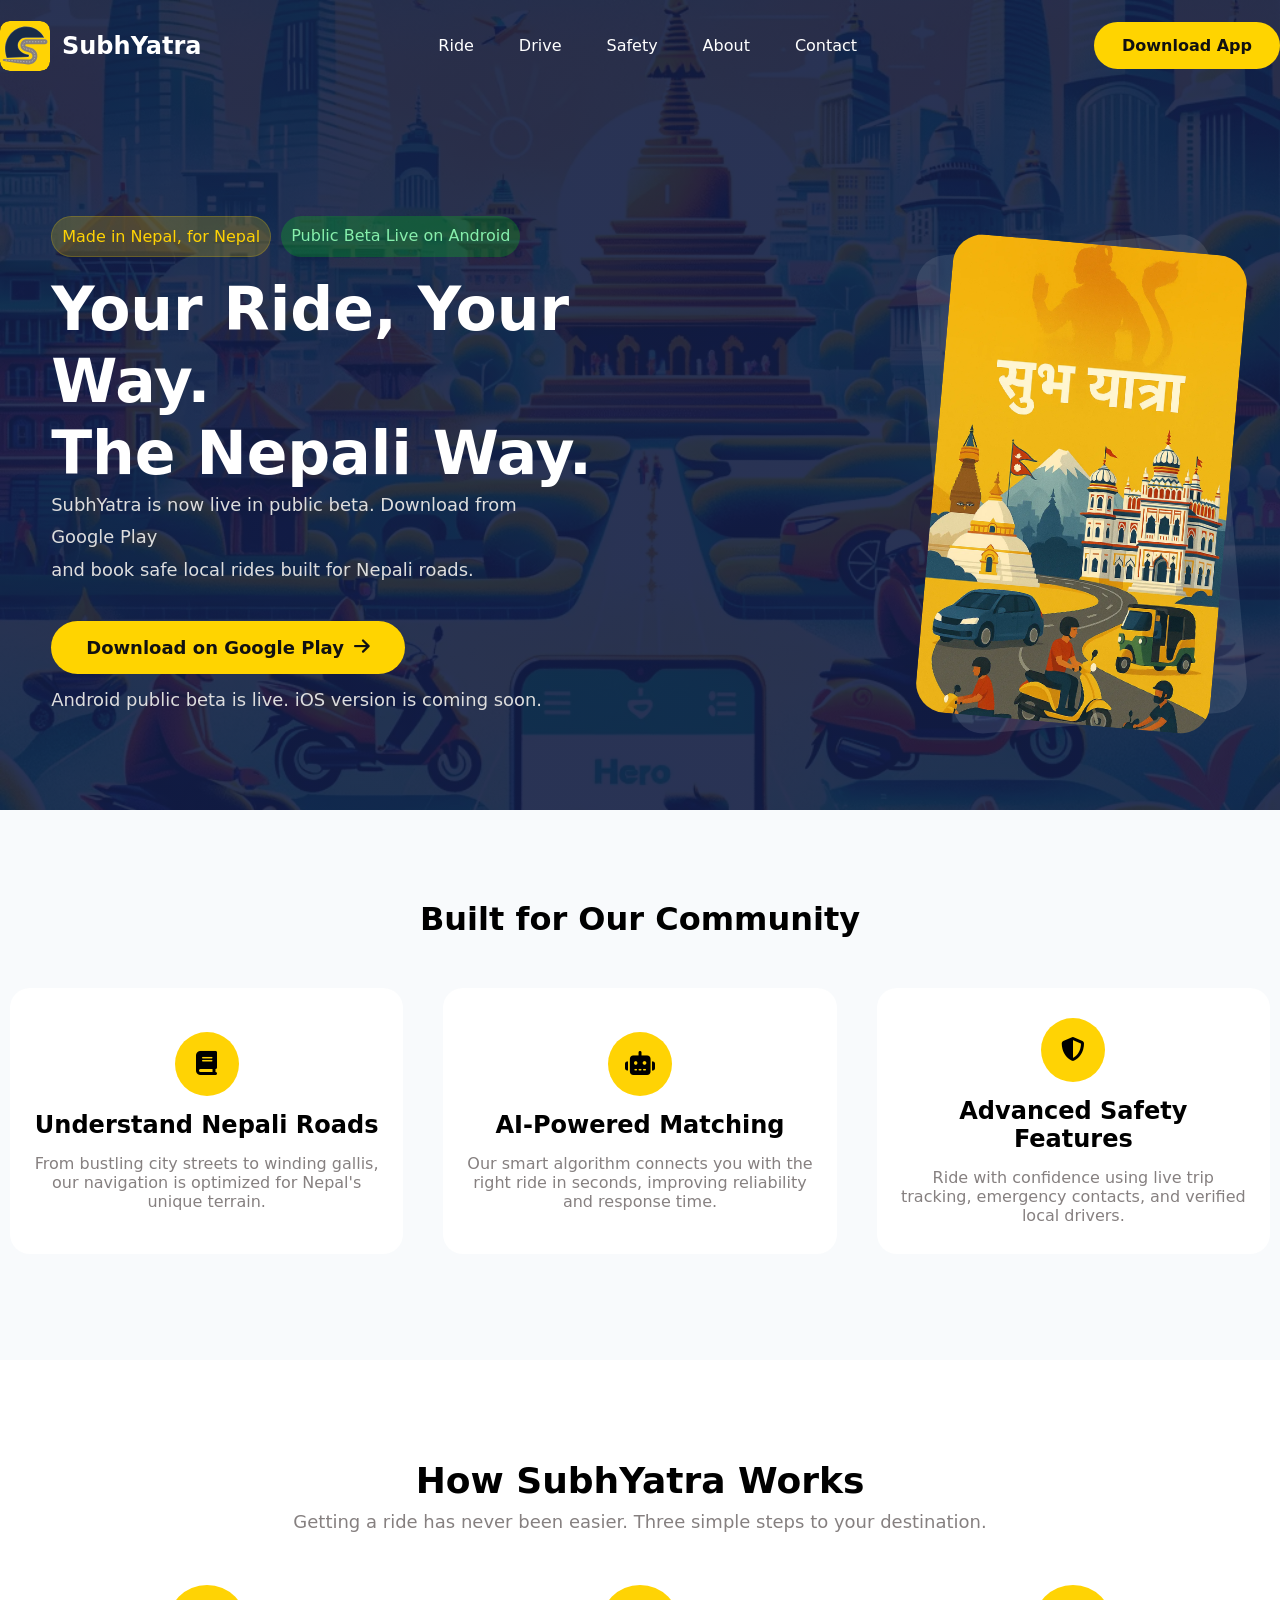
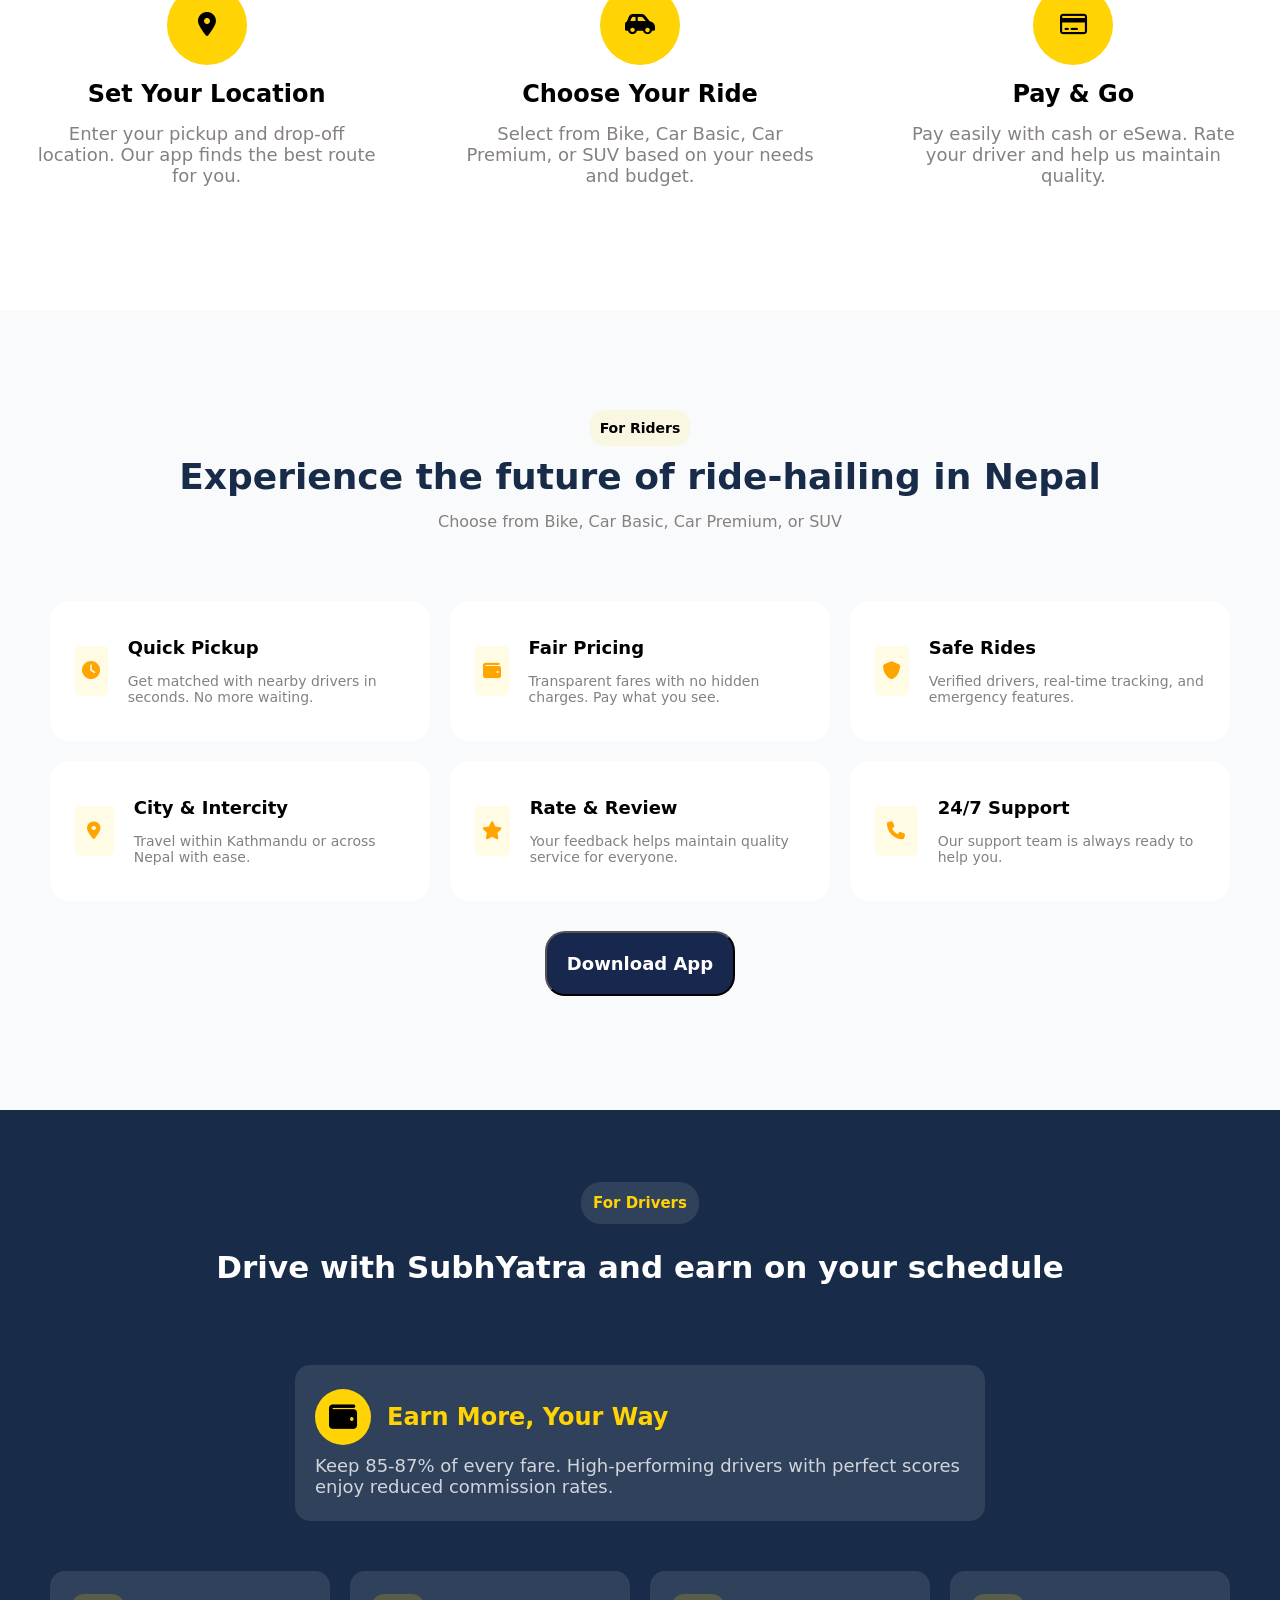
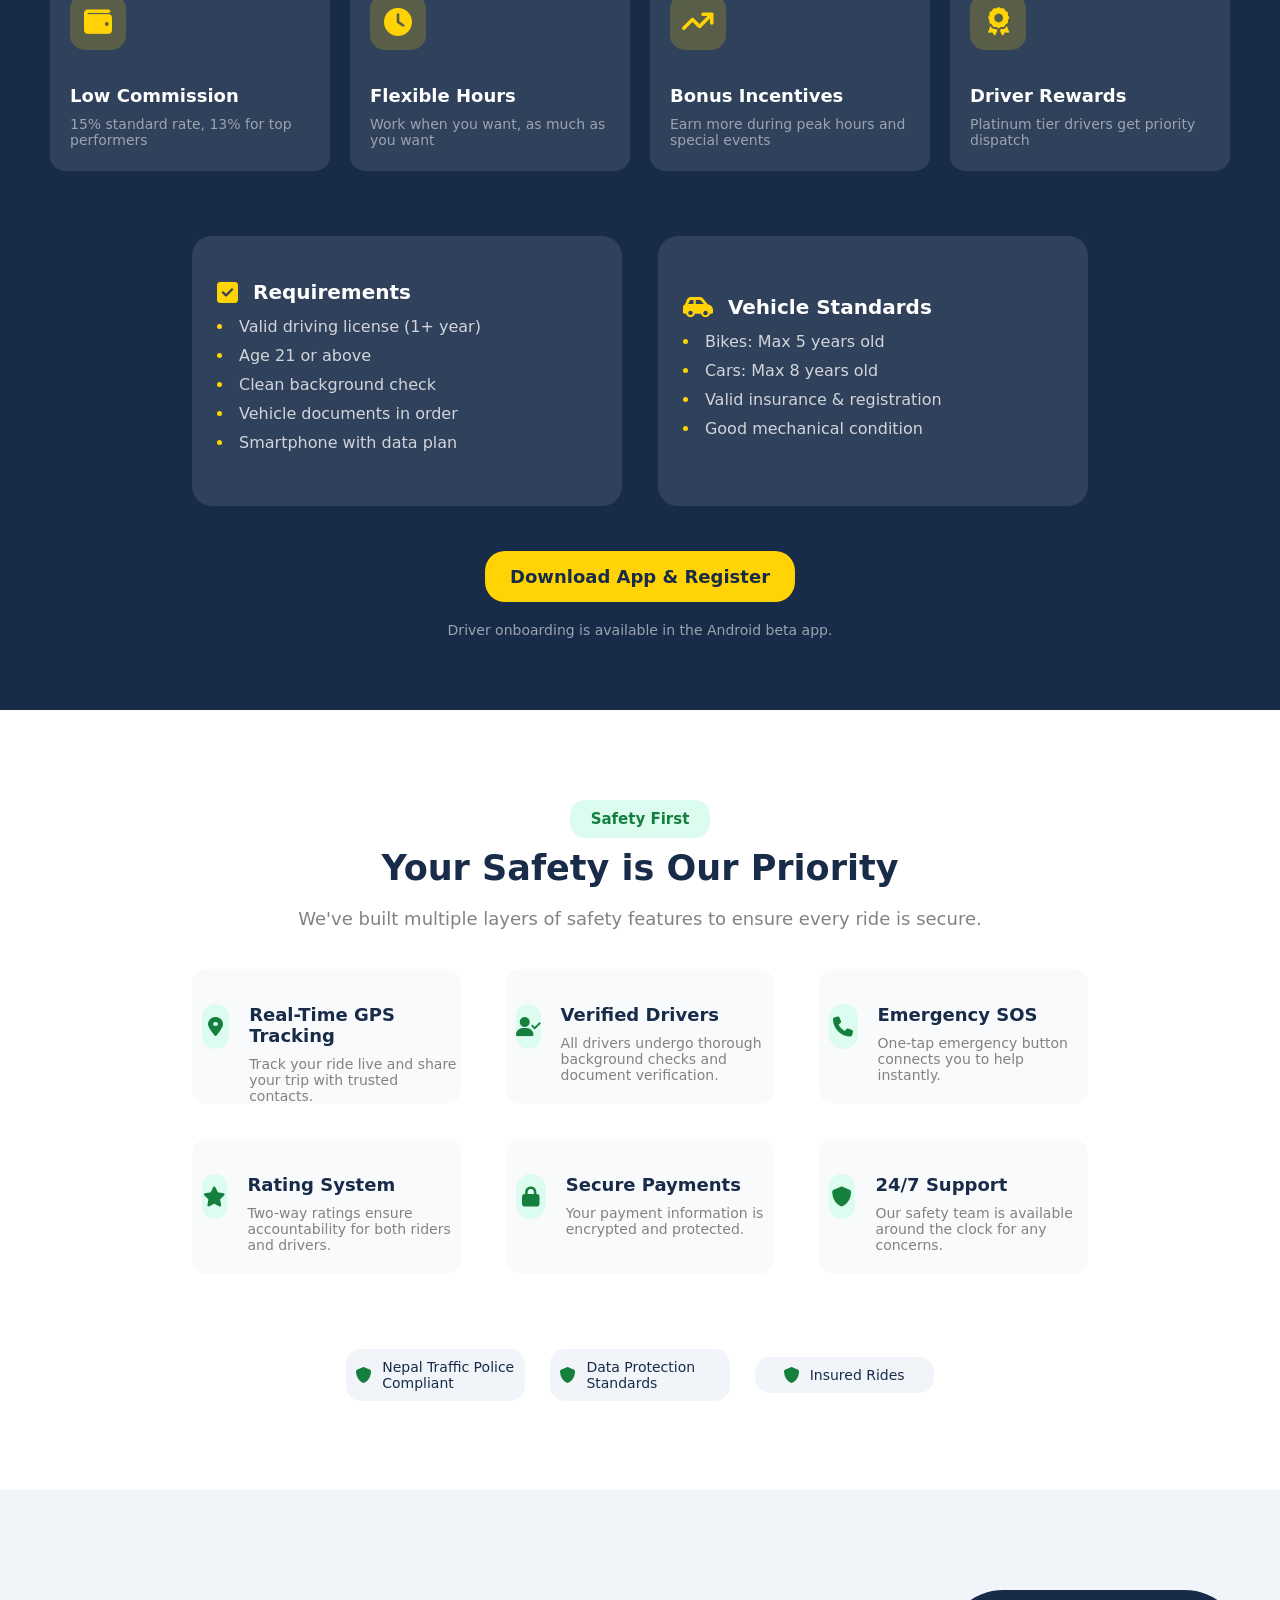
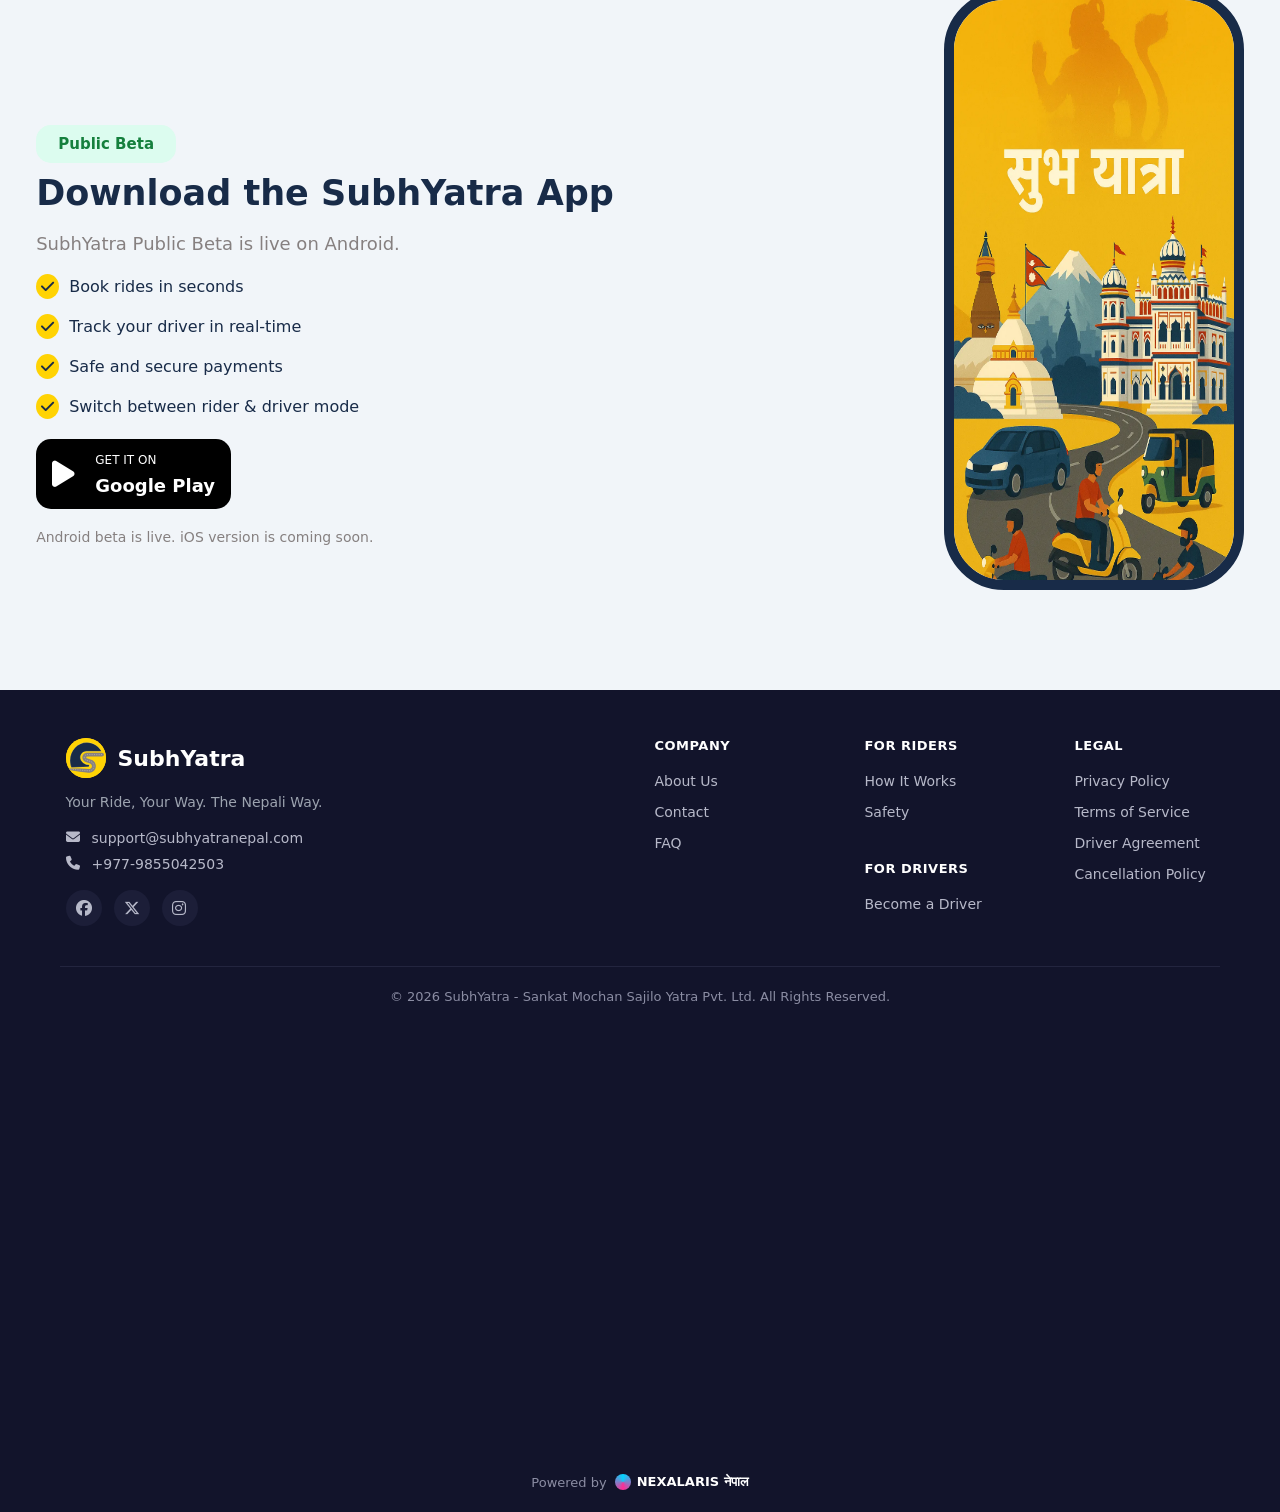
==== commit c4131f07: "mobile responsive added" ====
--- a/index.html
+++ b/index.html
@@ -5,23 +5,28 @@
   <meta charset="UTF-8" />
   <meta name="viewport" content="width=device-width, initial-scale=1.0" />
   <title>SubhYatra - Nepal's Local Ride Booking App</title>
-  <link rel="icon" type="image/png" href="/public/Images/favicon.ico">
   <link rel="stylesheet" href="/public/css/style.css" />
+  <link rel="stylesheet" href="/Responsive/style-res.css?v=5">
+  <link rel="icon" href="/public/Images/favicon.ico">
   <link rel="stylesheet" href="https://cdnjs.cloudflare.com/ajax/libs/font-awesome/6.7.2/css/all.min.css" />
 </head>
 
 <body>
   <div class="main">
+  
     <header>
+      <input class="menu-toggle" type="checkbox" id="menu-toggle" />
+
       <div class="navbar">
-        <!-- Logo -->
+        <!-- Brand logo -->
         <div class="logo">
           <a href="/index.html">
-            <img src="/public/Images/logo.svg" alt="logo" />
+            <img src="/public/Images/logo.svg" alt="SubhYatra home" />
           </a>
           <a class="lname" href="/index.html">SubhYatra</a>
         </div>
-        <!-- Navigation -->
+        
+        <!-- Main navigation -->
         <ul class="nav-links">
           <li><a href="/pages/ride.html">Ride</a></li>
           <li><a href="/pages/drive.html">Drive</a></li>
@@ -30,7 +35,38 @@
           <li><a href="/pages/contact.html">Contact</a></li>
         </ul>
         <button class="download-btn">Download App</button>
-      </div>
+
+        <label class="menu-btn" for="menu-toggle" aria-label="Open navigation menu">
+          <i class="fa-solid fa-bars" aria-hidden="true"></i>
+        </label>
+
+      </div>
+
+      <nav class="mobile-menu" aria-label="Mobile navigation">
+        <div class="mobile-menu-head">
+          <a class="mobile-logo" href="/index.html" aria-label="SubhYatra homepage">
+            <img src="/public/Images/logo.svg" alt="SubhYatra logo" />
+            <span>SubhYatra</span>
+          </a>
+
+          <label class="close-menu" for="menu-toggle" aria-label="Close navigation menu">
+            <i class="fa-solid fa-xmark" aria-hidden="true"></i>
+          </label>
+        </div>
+
+        <ul class="mobile-nav-links">
+          <li><a href="/pages/ride.html">Ride</a></li>
+          <li><a href="/pages/drive.html">Drive</a></li>
+          <li><a href="/pages/safety.html">Safety</a></li>
+          <li><a href="/pages/about.html">About</a></li>
+          <li><a href="/pages/contact.html">Contact</a></li>
+        </ul>
+
+        <div class="mobile-menu-bottom">
+          <button class="mobile-download-btn" type="button">Download App</button>
+        </div>
+      </nav>
+
     </header>
 
     <!-- hero section -->
@@ -62,11 +98,9 @@
         <div class="bg-img"></div>
         <img class="hero-image" src="/public/Images/Hero.webp" alt="image not found" />
       </div>
-
-
-
     </section>
   </div>
+
   <!-- container1 -->
   <div class="container1">
     <h1>Built for Our Community</h1>
@@ -555,7 +589,16 @@
     </div>
   </footer>
 
-
+  <script>
+    const header = document.querySelector("header");
+
+    function updateNavbar() {
+      header.classList.toggle("scrolled", window.scrollY > 10);
+    }
+
+    updateNavbar();
+    window.addEventListener("scroll", updateNavbar);
+  </script>
 </body>
 
-</html>+</html>
--- a/public/css/style.css
+++ b/public/css/style.css
@@ -5,6 +5,12 @@
   font-family: "system-ui", "ui-sans-serif", "Poppins";
 }
 
+body {
+  width: 100%;
+  overflow-x: hidden;
+  overflow-y: auto;
+}
+
 /* HEADER */
 
 header {
@@ -41,13 +47,13 @@
 
 .navbar {
   width: 100%;
-  max-width: 1300px;
-  margin: auto;
-  padding: 22px 0;
+  /* max-width: 1300px; */
+  max-width: 81.25rem;
+  padding: 1.3rem 0;
   display: flex;
   justify-content: space-between;
   align-items: center;
-
+  
 }
 
 /* LOGO */
@@ -55,7 +61,7 @@
 .logo {
   display: flex;
   align-items: center;
-  gap: 12px;
+  gap: 0.75rem;
 }
 
 .logo img {
@@ -65,8 +71,8 @@
 }
 
 .logo a {
-  margin: 0;
-  font-size: 24px;
+
+  font-size: 1.5rem;
   font-weight: bold;
   color: #fff;
   line-height: 1;
@@ -89,21 +95,21 @@
 
 }
 
+
+
 /* NAVIGATION */
 
 .nav-links {
   display: flex;
   list-style: none;
-  gap: 45px;
-
-
+  gap: 2.81rem;
 }
 
 
 .nav-links a {
   color: #fff;
   text-decoration: none;
-  font-size: 17px;
+  font-size: 1rem;
   font-weight: 500;
   position: relative;
 
@@ -131,12 +137,12 @@
 }
 
 .download-btn {
-  padding: 14px 28px;
+  padding: 0.87rem 1.75rem;
   border: none;
   outline: none;
   background: #ffd400;
   color: #111;
-  font-size: 16px;
+  font-size: 1rem;
   font-weight: 600;
   border-radius: 35px;
   cursor: pointer;
@@ -147,14 +153,12 @@
   background: white;
 }
 
-body {
-  height: 100vh;
-}
 
 .main {
-  height: 90%;
-  background: #ffffff1a;
-  /* Background Image */
+  width: 100%;
+  height: 90vh;
+  padding: clamp(1rem, 4vw, 4rem);
+
   background-image:
     linear-gradient(rgba(18, 29, 66, 0.9), rgba(18, 29, 66, 0.9)),
     url("../Images/hero-image.webp");
@@ -162,31 +166,32 @@
   background-size: cover;
   background-position: center;
   background-repeat: no-repeat;
-
-}
+  box-sizing: border-box;
+}
+
 
 
 /* Hero section */
 .hero {
 
-  max-width: 1300px;
+  max-width: 81.25rem;
   min-height: 85vh;
   margin: auto;
   display: flex;
   justify-content: start;
   align-items: center;
-  gap: 240px;
+  gap: 15rem;
 
 }
 
 .hero-content {
-
-  margin-top: 100px;
+  margin-top: 6.25rem;
 }
 
 .top-hero {
   display: flex;
   gap: 10px;
+  margin-bottom: 1rem;
 }
 
 .top-hero p {
@@ -209,7 +214,7 @@
 /* LEFT */
 
 .hero-content h1 {
-  font-size: 60px;
+  font-size: 3.75rem;
   color: #fff;
   line-height: 1.2;
   font-weight: 700;
@@ -217,7 +222,7 @@
 
 .par {
   color: #ddd;
-  font-size: 18px;
+  font-size: 1.12rem;
   line-height: 1.8;
   max-width: 520px;
   margin-bottom: 35px;
@@ -280,15 +285,15 @@
 /* RIGHT Image*/
 
 .img-cont {
-  margin-top: 100px;
-  width: 320px;
-  height: 480px;
+  margin-top: 6.25rem;
+  width: 20rem;
+  height: 30rem;
   position: relative;
 }
 
 .bg-img {
-  width: 320px;
-  height: 480px;
+  width: 100%;
+  height: 100%;
   background: #ffffff1a;
   position: absolute;
   border-radius: 30px;
@@ -297,8 +302,8 @@
 
 
 .hero-image {
-  width: 320px;
-  height: 480px;
+  width: 100%;
+  height: 100%;
   border-radius: 30px;
   position: absolute;
   transform: rotate(5deg);
--- a/Responsive/style-res.css
+++ b/Responsive/style-res.css
@@ -0,0 +1,406 @@
+.menu-btn {
+  display: none;
+}
+
+.menu-toggle,
+.mobile-menu {
+  display: none;
+}
+
+.mobile-logo,
+.mobile-logo:hover,
+.mobile-logo:focus,
+.mobile-logo:active {
+  background-color: transparent;
+  outline: none;
+  -webkit-tap-highlight-color: transparent;
+  -webkit-touch-callout: none;
+  user-select: none;
+}
+
+/* Mobile screens only */
+@media screen and (max-width: 480px) {
+  header {
+    position: fixed;
+    top: 0;
+    left: 0;
+    width: 100%;
+    background-color: transparent;
+    animation: none;
+    transition: background-color 0.3s ease, box-shadow 0.3s ease;
+  }
+
+  .menu-toggle {
+    position: absolute;
+    width: 1px;
+    height: 1px;
+    opacity: 0;
+  }
+
+  .navbar {
+    max-width: 100%;
+    padding: 1.4rem 1rem;
+    border: 0;
+    background-color: transparent;
+  }
+
+  .logo {
+    gap: 0.8rem;
+  }
+
+  .logo img {
+    width: 43px;
+    height: 43px;
+  }
+
+  .logo a {
+    color: #ffffff;
+    font-size: 1.65rem;
+    animation: none;
+    transition: color 0.3s ease;
+  }
+
+  .nav-links {
+    display: none;
+  }
+
+  .download-btn {
+    display: none;
+  }
+
+  .menu-btn {
+    display: block;
+    padding: 0;
+    border: 0;
+    background: transparent;
+    color: #ffffff;
+    font-size: 1.5rem;
+    cursor: pointer;
+    transition: color 0.3s ease;
+  }
+
+  header.scrolled {
+    background-color: #ffffff;
+    box-shadow: 0 2px 10px rgba(0, 0, 0, 0.1);
+  }
+
+  header.scrolled .logo a,
+  header.scrolled .menu-btn {
+    color: #182b48;
+  }
+
+  .mobile-menu {
+    display: block;
+    position: fixed;
+    top: 0;
+    left: 0;
+    width: 100%;
+    background-color: #ffffff;
+    color: #142143;
+    box-shadow: 0 5px 18px rgba(0, 0, 0, 0.2);
+    transform: translateY(-105%);
+    transition: transform 0.3s ease;
+    z-index: 1100;
+  }
+
+  .menu-toggle:checked ~ .mobile-menu {
+    transform: translateY(0);
+  }
+
+  .mobile-menu-head {
+    height: 89px;
+    padding-left: 22px;
+    display: flex;
+    justify-content: space-between;
+    align-items: center;
+    background-color: #f1f3f6;
+  }
+
+  .mobile-logo {
+    display: flex;
+    align-items: center;
+    gap: 14px;
+    color: #182b48;
+    text-decoration: none;
+  }
+
+  .mobile-logo img {
+    width: 43px;
+    height: 43px;
+  }
+
+  .mobile-logo span {
+    font-size: 1.65rem;
+    font-weight: bold;
+  }
+
+  .close-menu {
+    width: 43px;
+    height: 46px;
+    border: 2px solid #f0a000;
+    border-radius: 4px 0 0 4px;
+    display: flex;
+    justify-content: center;
+    align-items: center;
+    font-size: 1.6rem;
+    cursor: pointer;
+  }
+
+  .mobile-nav-links {
+    padding: 9px 22px 10px;
+    list-style: none;
+  }
+
+  .mobile-nav-links a {
+    display: block;
+    padding: 19px 17px;
+    color: #142143;
+    font-size: 1.1rem;
+    text-decoration: none;
+  }
+
+  .mobile-menu-bottom {
+    padding: 18px 35px 17px;
+    border-top: 1px solid #e5e7eb;
+  }
+
+  .mobile-download-btn {
+    width: 100%;
+    padding: 13px;
+    border: none;
+    border-radius: 30px;
+    background-color: #ffd400;
+    color: #111111;
+    font-size: 1rem;
+    font-weight: bold;
+    cursor: pointer;
+  }
+
+  .main {
+    height: auto;
+    min-height: 100vh;
+    padding: 0 1rem 4rem;
+    background-position: center top;
+  }
+
+  .hero {
+    max-width: 100%;
+    min-height: 0;
+    padding-top: 8.9rem;
+    flex-direction: column;
+    justify-content: flex-start;
+    gap: 3.5rem;
+  }
+
+  .hero-content {
+    width: 100%;
+    margin-top: 0;
+    text-align: center;
+  }
+
+  .top-hero {
+    flex-direction: column;
+    align-items: center;
+    gap: 0.9rem;
+    margin-bottom: 1rem;
+  }
+
+  .top-hero p {
+    width: max-content;
+    padding: 0.55rem 1.1rem;
+    font-size: 0.94rem;
+    
+  }
+  .hero-content h1 {
+    display: inline;
+    font-size: 2rem;
+    line-height: 1.24;
+  }
+  
+  .hero-content .par {
+    max-width: 100%;
+    margin: 1.35rem auto 1.8rem;
+    font-size: 1rem;
+    line-height: 1.55;
+  }
+  .hero-content br {
+    display: none;
+  }
+  .hero-btn {
+    width: 100%;
+    min-height: 55px;
+    margin: 0 auto 0.8rem;
+    justify-content: center;
+    border-radius: 999px;
+  }
+  .hero-btn i {
+    margin-left: 0.75rem;
+  }
+
+  .hero-btn + .par {
+    margin: 0.85rem 0 0;
+    font-size: 0.9rem;
+  }
+  .img-cont {
+    width: min(76vw, 19rem);
+    height: min(118vw, 30rem);
+    margin-top: 0;
+  }
+
+  .container1, .container2, .container3, .container4, .d5, .cont-6 {
+    width: 100%;
+    height: auto;
+    min-height: 0;
+    padding: 4rem 1rem;
+  }
+  .container1,
+  .container2 {
+    gap: 1.5rem;
+  }
+
+  .container1 h1,
+  .container2 h1,
+  .riders,
+  .d5-top {
+    margin-top: 0;
+  }
+  .container1 h1, .container2 h1, .cont2-head, .container4 > h1, .d5-heading {
+    font-size: clamp(1.75rem, 7vw, 2.25rem);
+    text-align: center;
+  }
+  .container2 > p,
+  .cont2-par,
+  .d5-details {
+    text-align: center;
+  }
+
+  .box-cont {
+    flex-direction: column;
+    align-items: center;
+  }
+
+  .box {
+    width: 100%;
+    height: auto;
+    min-height: 240px;
+    margin: 0;
+  }
+  .content3, .mid-boxes {
+    width: 100%;
+    margin-top: 2rem;
+    grid-template-columns: 1fr;
+  }
+  .boxc,
+  .d4-mBox {
+    width: 100%;
+    height: auto;
+    min-height: 140px;
+  }
+
+  .d1-box {
+    width: 100%;
+    height: auto;
+    margin-top: 2.5rem;
+  }
+
+  .d1-icon {
+    align-items: flex-start;
+  }
+
+  .d1-icon span {
+    font-size: 1.2rem;
+  }
+
+  .last-boxes, .d5-boxA, .d5-end-cont {
+    width: 100%;
+    height: auto;
+    flex-direction: column;
+    gap: 1rem;
+  }
+  .d4-lbox,
+  .box-d5A,
+  .d5-end {
+    width: 100%;
+    height: auto;
+  }
+
+  .d4-lbox {
+    min-height: 235px;
+  }
+
+  .box-d5A {
+    min-height: 140px;
+    padding-right: 1rem;
+  }
+
+  .box-d5A i {
+    flex: 0 0 45px;
+    width: 45px;
+    margin-top: 1.75rem;
+  }
+
+  .d5-content {
+    margin-top: 1.75rem;
+    padding-bottom: 1.5rem;
+  }
+
+  .d5-end-cont {
+    margin-top: 2rem;
+  }
+
+  .d5-end {
+    justify-content: flex-start;
+  }
+
+  .d4-button,
+  .cont3-but {
+    width: 100%;
+    margin-inline: 0;
+  }
+
+  .cont-6 {
+    flex-direction: column;
+    gap: 3rem;
+  }
+
+  .D6-lft {
+    align-items: center;
+  }
+
+  .d6-lists {
+    width: 100%;
+  }
+
+  .d6-img {
+    width: min(75vw, 300px);
+    height: auto;
+  }
+
+  .footer {
+    padding: 3rem 1rem 0;
+  }
+
+  .footer-top,
+  .links-wrapper,
+  .footer-bottom {
+    flex-direction: column;
+  }
+
+  .footer-top,
+  .links-wrapper {
+    gap: 2rem;
+  }
+
+  .cnt-1 {
+    margin-right: 0;
+  }
+
+  .links-wrapper {
+    width: 100%;
+  }
+
+  .footer-bottom {
+    align-items: flex-start;
+    gap: 2rem;
+  }
+}
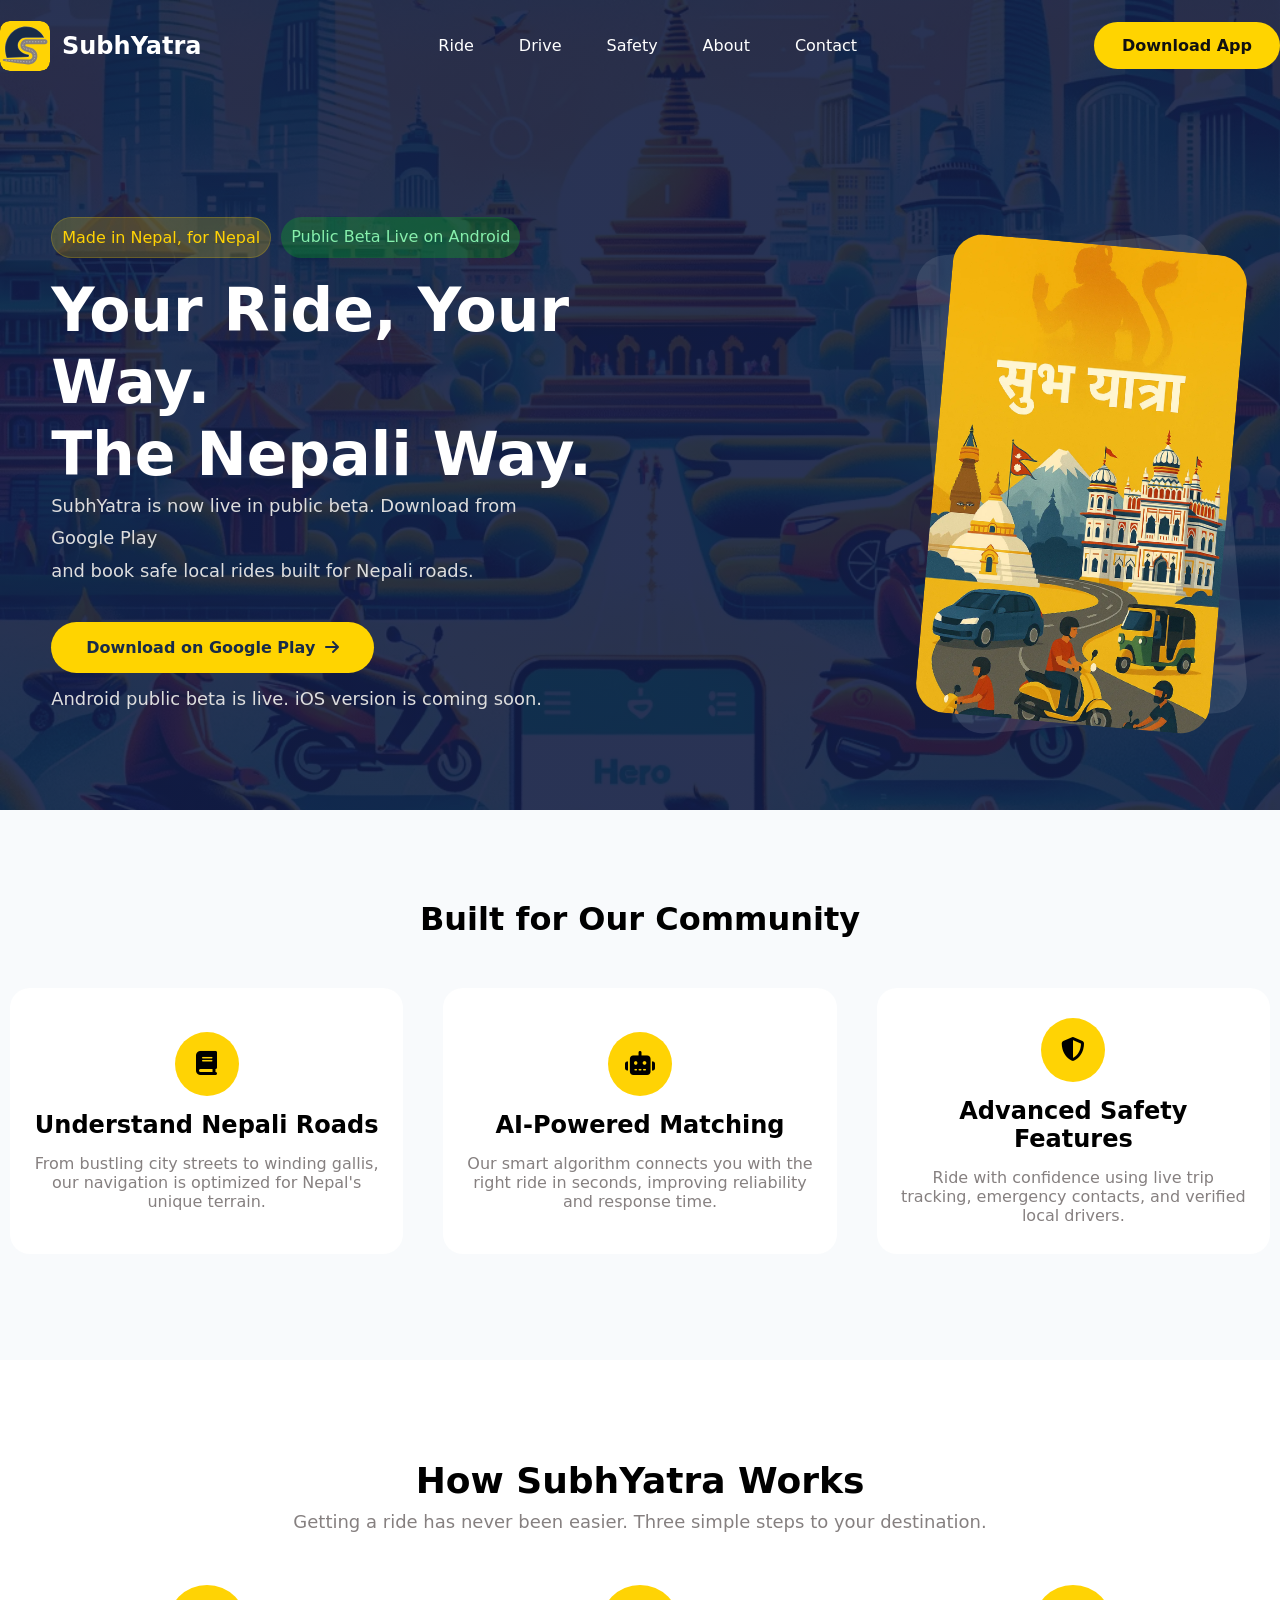
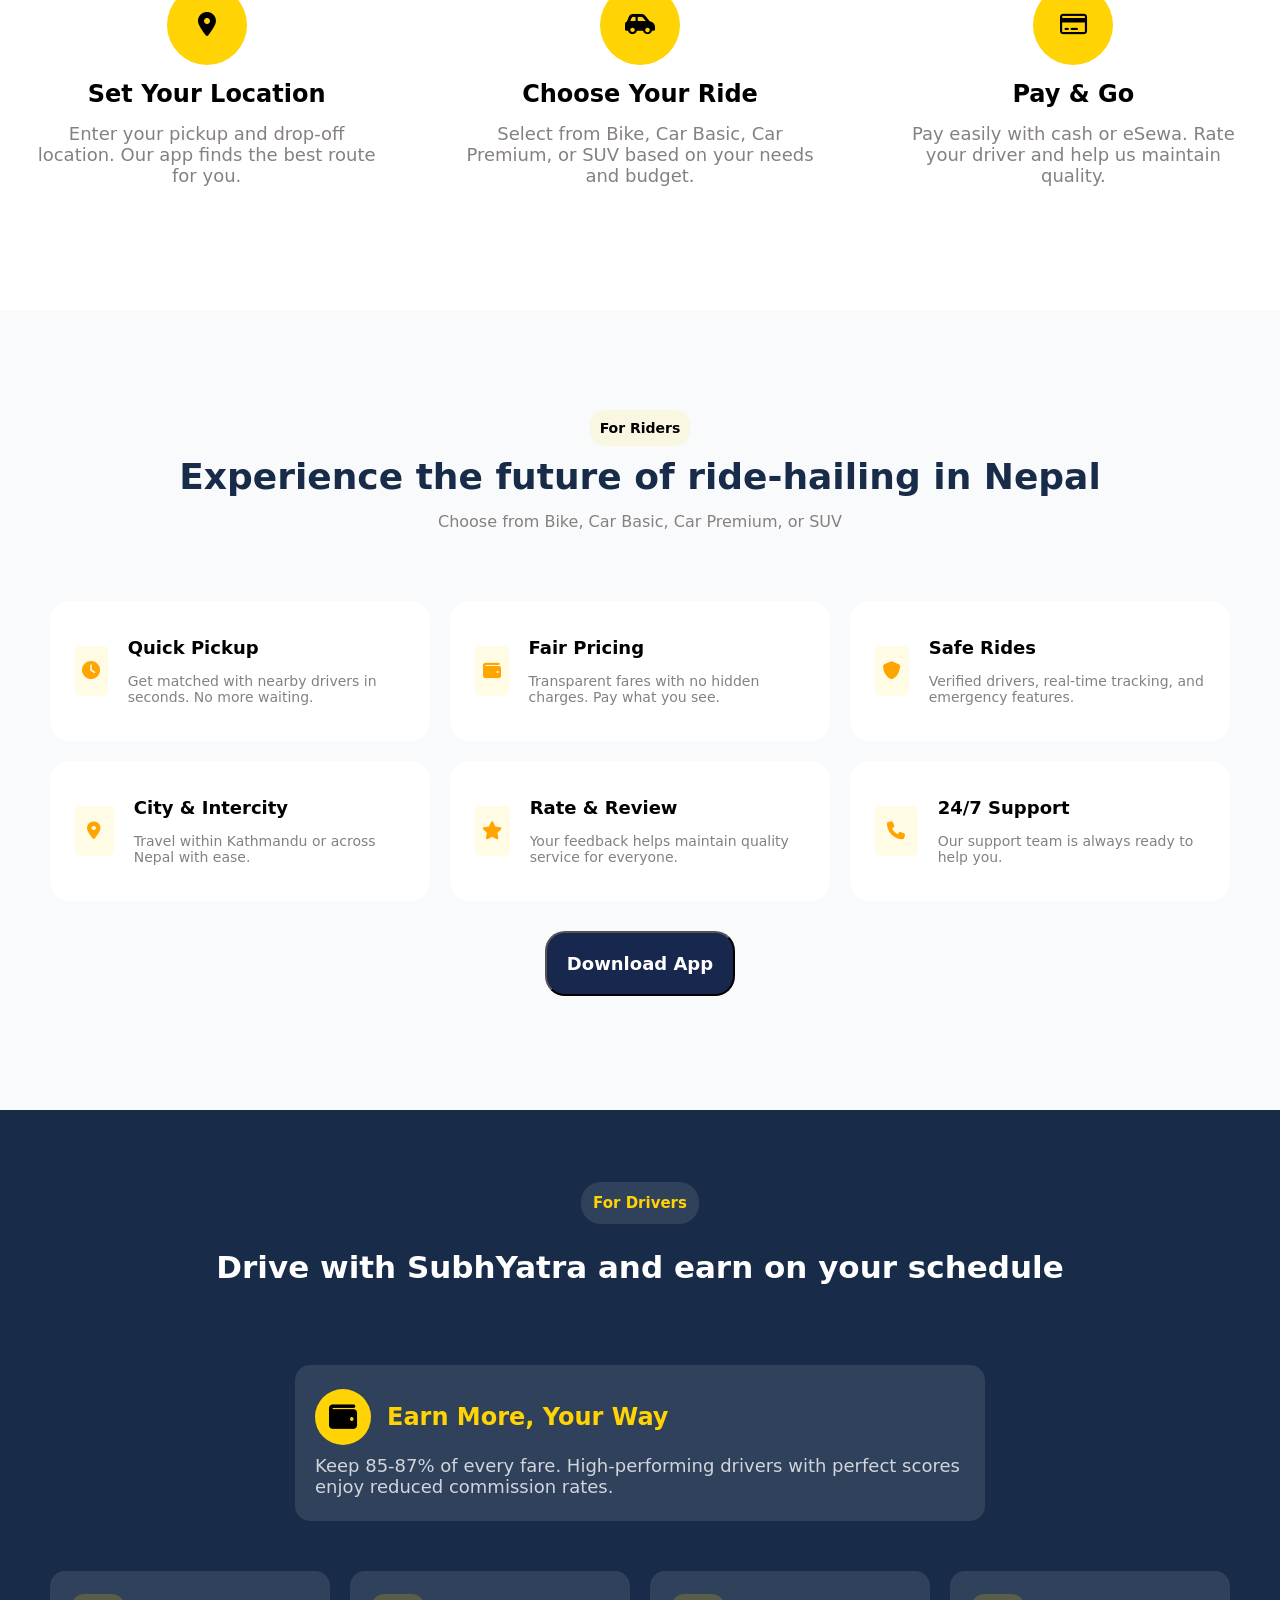
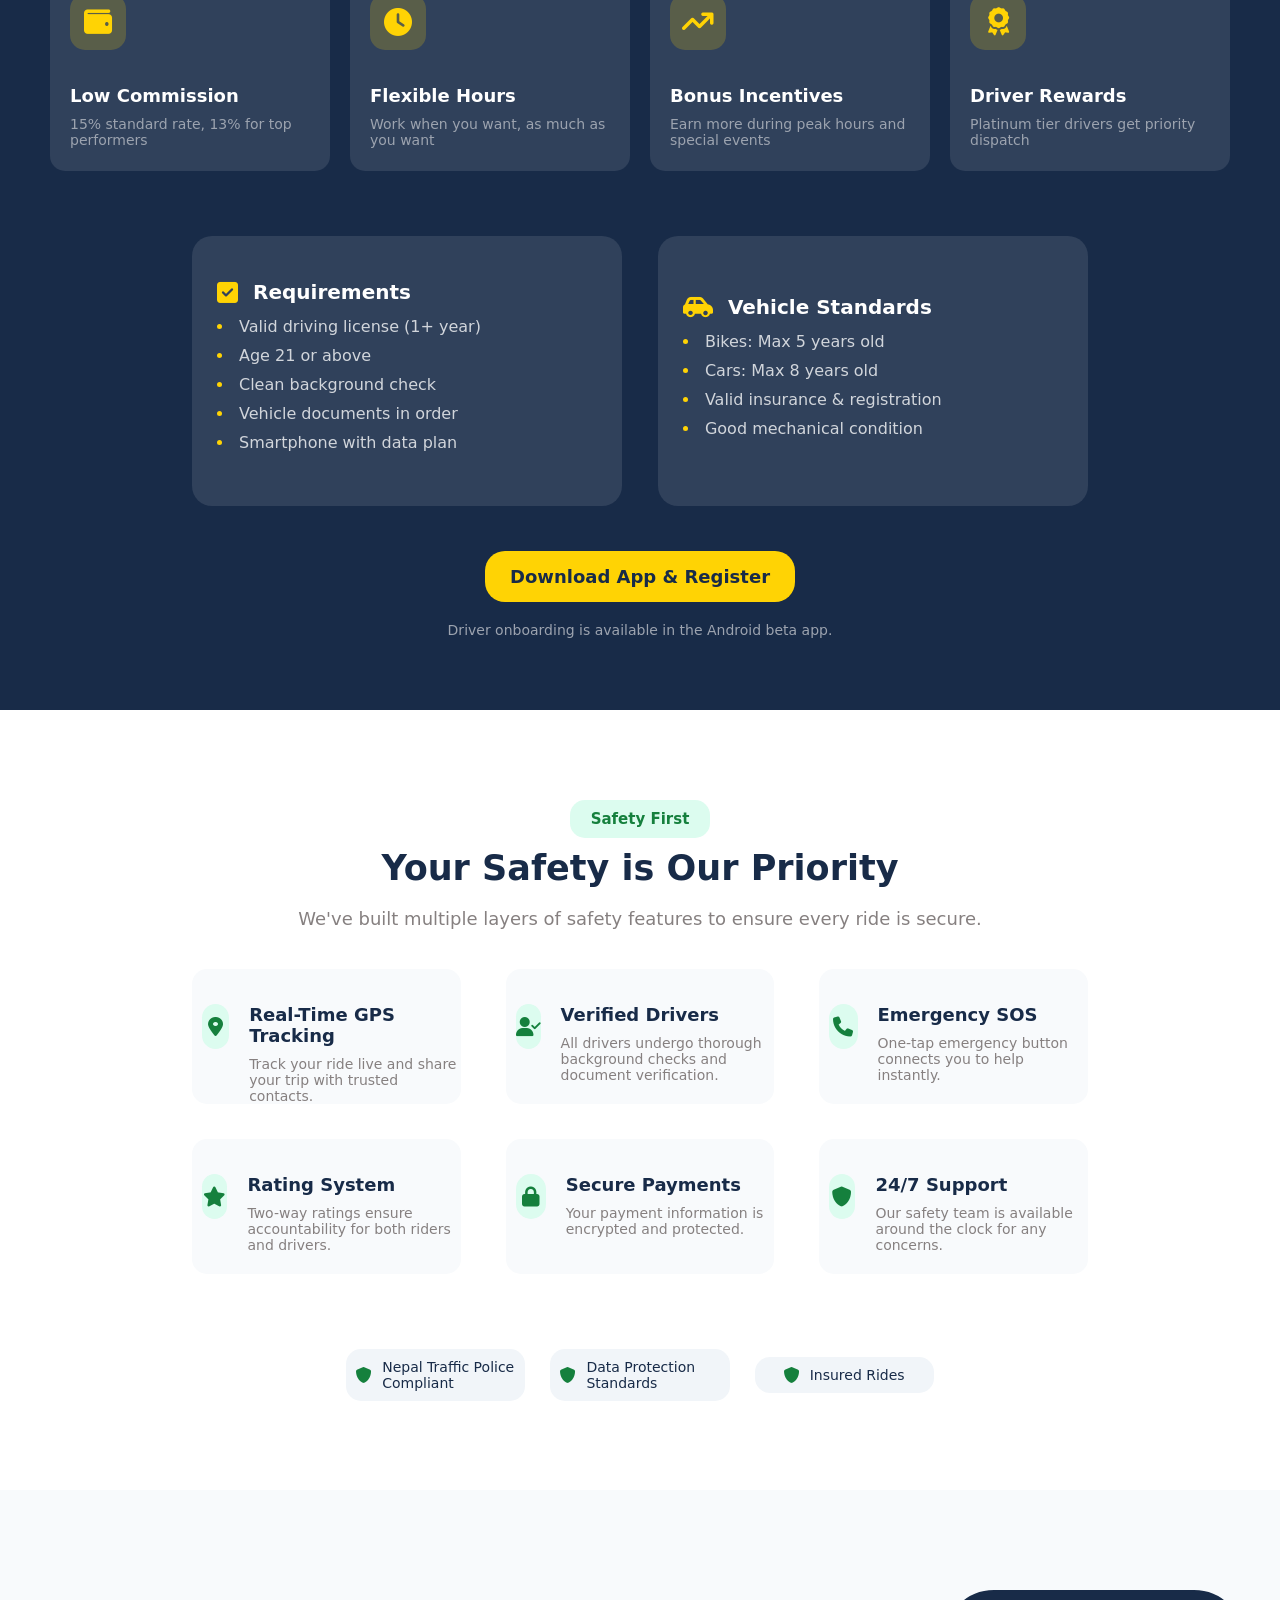
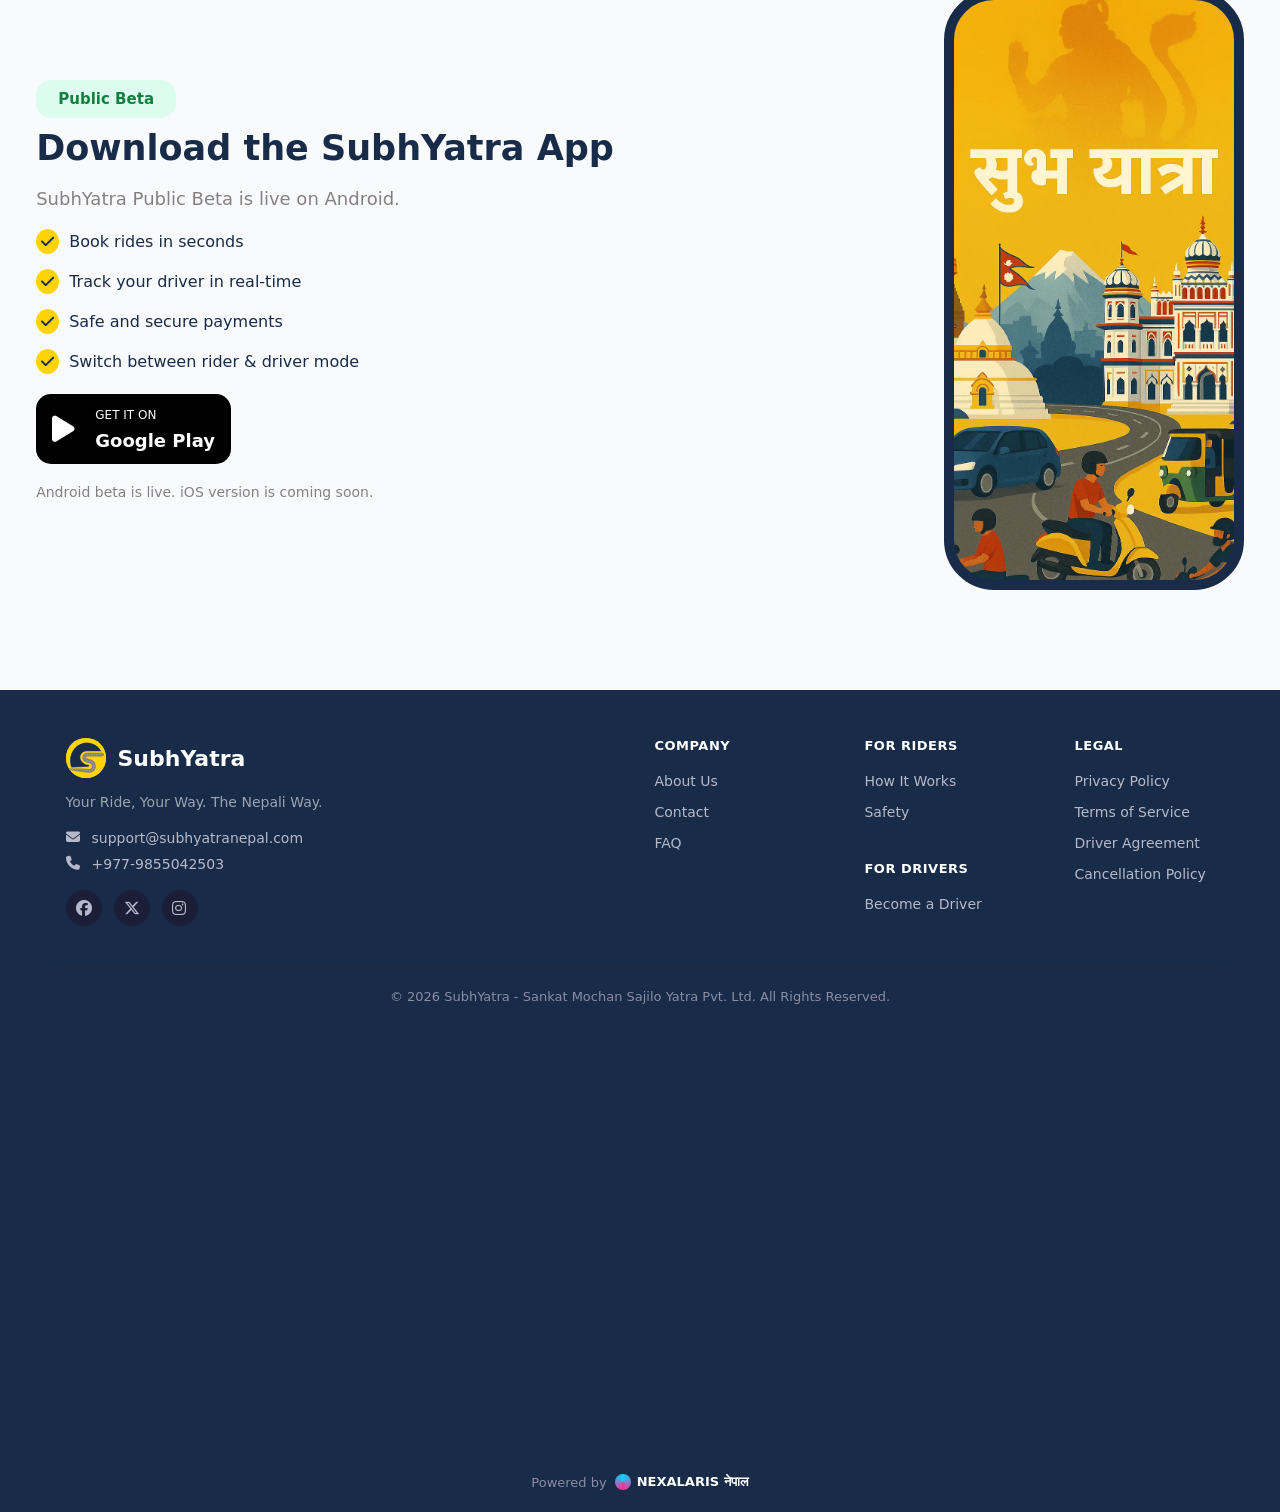
==== commit 7c8c5eaf: "responsive edited" ====
--- a/index.html
+++ b/index.html
@@ -13,7 +13,7 @@
 
 <body>
   <div class="main">
-  
+
     <header>
       <input class="menu-toggle" type="checkbox" id="menu-toggle" />
 
@@ -25,7 +25,7 @@
           </a>
           <a class="lname" href="/index.html">SubhYatra</a>
         </div>
-        
+
         <!-- Main navigation -->
         <ul class="nav-links">
           <li><a href="/pages/ride.html">Ride</a></li>
@@ -480,32 +480,34 @@
   </div>
   <!-- container-6 -->
   <div class="cont-6">
-    <!-- left side -->
-    <div class="D6-lft">
-      <p class="d5-top">Public Beta</p>
-      <h1 class="d5-heading">Download the SubhYatra App</h1>
-      <p class="d5-details">SubhYatra Public Beta is live on Android.</p>
-      <!-- lists -->
-      <ul class="d6-lists">
-        <li><i class="fa-solid fa-check"></i>Book rides in seconds</li>
-        <li><i class="fa-solid fa-check"></i>Track your driver in real-time</li>
-        <li><i class="fa-solid fa-check"></i>Safe and secure payments</li>
-        <li><i class="fa-solid fa-check"></i>Switch between rider & driver mode</li>
-      </ul>
-      <!-- d6-button -->
-      <div class="d6-btn">
-        <i class="fa-solid fa-play"></i>
-        <div class="btn-details">
-          <p class="btn-up">GET IT ON</p>
-          <p class="btn-dn">Google Play</p>
-        </div>
-      </div>
-      <p class="lft-end">
-        Android beta is live. iOS version is coming soon.
-      </p>
-    </div>
-    <!-- right side -->
-    <img class="d6-img" src="/public/Images/Hero.webp" alt="image not found">
+    <div class="d6-content">
+      <!-- left side -->
+      <div class="D6-lft">
+        <p class="d5-top">Public Beta</p>
+        <h1 class="d5-heading">Download the SubhYatra App</h1>
+        <p class="d5-details">SubhYatra Public Beta is live on Android.</p>
+        <!-- lists -->
+        <ul class="d6-lists">
+          <li><i class="fa-solid fa-check"></i>Book rides in seconds</li>
+          <li><i class="fa-solid fa-check"></i>Track your driver in real-time</li>
+          <li><i class="fa-solid fa-check"></i>Safe and secure payments</li>
+          <li><i class="fa-solid fa-check"></i>Switch between rider & driver mode</li>
+        </ul>
+        <!-- d6-button -->
+        <div class="d6-btn">
+          <i class="fa-solid fa-play"></i>
+          <div class="btn-details">
+            <p class="btn-up">GET IT ON</p>
+            <p class="btn-dn">Google Play</p>
+          </div>
+        </div>
+        <p class="lft-end">
+          Android beta is live. iOS version is coming soon.
+        </p>
+      </div>
+      <!-- right side -->
+      <div class="d6-img-cont"> </div>
+    </div>
   </div>
 
   <!-- footer -->
@@ -589,16 +591,6 @@
     </div>
   </footer>
 
-  <script>
-    const header = document.querySelector("header");
-
-    function updateNavbar() {
-      header.classList.toggle("scrolled", window.scrollY > 10);
-    }
-
-    updateNavbar();
-    window.addEventListener("scroll", updateNavbar);
-  </script>
 </body>
 
-</html>
+</html>
--- a/public/css/style.css
+++ b/public/css/style.css
@@ -53,7 +53,7 @@
   display: flex;
   justify-content: space-between;
   align-items: center;
-  
+
 }
 
 /* LOGO */
@@ -239,9 +239,9 @@
   margin-bottom: 10px;
   border-radius: 8px;
   background: #ffd400;
-  font-size: 18px;
-  font-weight: 600;
-  color: #111;
+  font-size: 1rem;
+  font-weight: 759;
+  color: #182b48;
   border-radius: 40px;
   cursor: pointer;
 
@@ -826,9 +826,14 @@
 /* container-6 */
 .cont-6 {
   height: 800px;
-  background-color: #f1f5f9;
-  display: flex;
-  align-items: center;
+  background-color: #f8fafc;
+  display: flex;
+  justify-content: center;
+}
+
+.d6-content {
+  margin-top: 100px;
+  display: flex;
   justify-content: center;
   gap: 330px;
 
@@ -892,18 +897,21 @@
   color: #868080;
 }
 
-/* d6-img */
-
-.d6-img {
+
+.d6-img-cont {
   width: 300px;
   height: 600px;
-  border-radius: 60px;
+  background-image: url("/public/Images/Hero.webp");
+  background-size: cover;
+  background-repeat: no-repeat;
+  background-position: center;
   border: 10px solid #182b48;
+  border-radius: 50px;
 }
 
 /* footer */
 .footer {
-  background-color: #12142b;
+  background-color: #182b48;
   color: #b7b9c9;
   padding: 48px 60px 0;
 
--- a/Responsive/style-res.css
+++ b/Responsive/style-res.css
@@ -7,15 +7,16 @@
   display: none;
 }
 
-.mobile-logo,
-.mobile-logo:hover,
-.mobile-logo:focus,
-.mobile-logo:active {
-  background-color: transparent;
-  outline: none;
-  -webkit-tap-highlight-color: transparent;
-  -webkit-touch-callout: none;
-  user-select: none;
+
+
+@keyframes mobile-menu-scroll {
+  from {
+    color: #ffffff;
+  }
+
+  to {
+    color: #182b48;
+  }
 }
 
 /* Mobile screens only */
@@ -26,8 +27,9 @@
     left: 0;
     width: 100%;
     background-color: transparent;
-    animation: none;
-    transition: background-color 0.3s ease, box-shadow 0.3s ease;
+    animation: header-scroll linear both;
+    animation-timeline: scroll();
+    animation-range: 0 10px;
   }
 
   .menu-toggle {
@@ -56,8 +58,9 @@
   .logo a {
     color: #ffffff;
     font-size: 1.65rem;
-    animation: none;
-    transition: color 0.3s ease;
+    animation: logo-scroll linear both;
+    animation-timeline: scroll();
+    animation-range: 0 10px;
   }
 
   .nav-links {
@@ -76,17 +79,9 @@
     color: #ffffff;
     font-size: 1.5rem;
     cursor: pointer;
-    transition: color 0.3s ease;
-  }
-
-  header.scrolled {
-    background-color: #ffffff;
-    box-shadow: 0 2px 10px rgba(0, 0, 0, 0.1);
-  }
-
-  header.scrolled .logo a,
-  header.scrolled .menu-btn {
-    color: #182b48;
+    animation: mobile-menu-scroll linear both;
+    animation-timeline: scroll();
+    animation-range: 0 10px;
   }
 
   .mobile-menu {
@@ -103,7 +98,8 @@
     z-index: 1100;
   }
 
-  .menu-toggle:checked ~ .mobile-menu {
+  /* ~ :selects a sibling element that appears later in the HTML. */
+  .menu-toggle:checked~.mobile-menu {
     transform: translateY(0);
   }
 
@@ -209,50 +205,64 @@
     width: max-content;
     padding: 0.55rem 1.1rem;
     font-size: 0.94rem;
-    
-  }
+
+  }
+
   .hero-content h1 {
     display: inline;
     font-size: 2rem;
     line-height: 1.24;
   }
-  
+
   .hero-content .par {
     max-width: 100%;
     margin: 1.35rem auto 1.8rem;
     font-size: 1rem;
     line-height: 1.55;
   }
+
   .hero-content br {
     display: none;
   }
+
   .hero-btn {
     width: 100%;
-    min-height: 55px;
+
     margin: 0 auto 0.8rem;
     justify-content: center;
     border-radius: 999px;
-  }
+    white-space: nowrap;
+    font-size: 1.1rem;
+  }
+
   .hero-btn i {
     margin-left: 0.75rem;
-  }
-
-  .hero-btn + .par {
+    flex-shrink: 0;
+  }
+
+  .hero-btn+.par {
     margin: 0.85rem 0 0;
     font-size: 0.9rem;
   }
+
   .img-cont {
     width: min(76vw, 19rem);
     height: min(118vw, 30rem);
     margin-top: 0;
   }
 
-  .container1, .container2, .container3, .container4, .d5, .cont-6 {
+  .container1,
+  .container2,
+  .container3,
+  .container4,
+  .d5,
+  .cont-6 {
     width: 100%;
     height: auto;
     min-height: 0;
     padding: 4rem 1rem;
   }
+
   .container1,
   .container2 {
     gap: 1.5rem;
@@ -264,11 +274,17 @@
   .d5-top {
     margin-top: 0;
   }
-  .container1 h1, .container2 h1, .cont2-head, .container4 > h1, .d5-heading {
+
+  .container1 h1,
+  .container2 h1,
+  .cont2-head,
+  .container4>h1,
+  .d5-heading {
     font-size: clamp(1.75rem, 7vw, 2.25rem);
     text-align: center;
   }
-  .container2 > p,
+
+  .container2>p,
   .cont2-par,
   .d5-details {
     text-align: center;
@@ -285,11 +301,14 @@
     min-height: 240px;
     margin: 0;
   }
-  .content3, .mid-boxes {
+
+  .content3,
+  .mid-boxes {
     width: 100%;
     margin-top: 2rem;
     grid-template-columns: 1fr;
   }
+
   .boxc,
   .d4-mBox {
     width: 100%;
@@ -311,12 +330,15 @@
     font-size: 1.2rem;
   }
 
-  .last-boxes, .d5-boxA, .d5-end-cont {
+  .last-boxes,
+  .d5-boxA,
+  .d5-end-cont {
     width: 100%;
     height: auto;
     flex-direction: column;
     gap: 1rem;
   }
+
   .d4-lbox,
   .box-d5A,
   .d5-end {
@@ -358,10 +380,15 @@
     margin-inline: 0;
   }
 
-  .cont-6 {
+
+  .d6-content {
     flex-direction: column;
     gap: 3rem;
-  }
+    width: 100%;
+    min-height: 0;
+    margin-top: -0px;
+  }
+
 
   .D6-lft {
     align-items: center;
@@ -371,9 +398,11 @@
     width: 100%;
   }
 
-  .d6-img {
-    width: min(75vw, 300px);
-    height: auto;
+  .d6-img-cont {
+    width: clamp(250px, 65vw, 300px);
+    height: clamp(500px, 125vw, 600px);
+    margin: 0 auto;
+    /* This maintains proportion because both use vw */
   }
 
   .footer {
@@ -403,4 +432,4 @@
     align-items: flex-start;
     gap: 2rem;
   }
-}
+}
